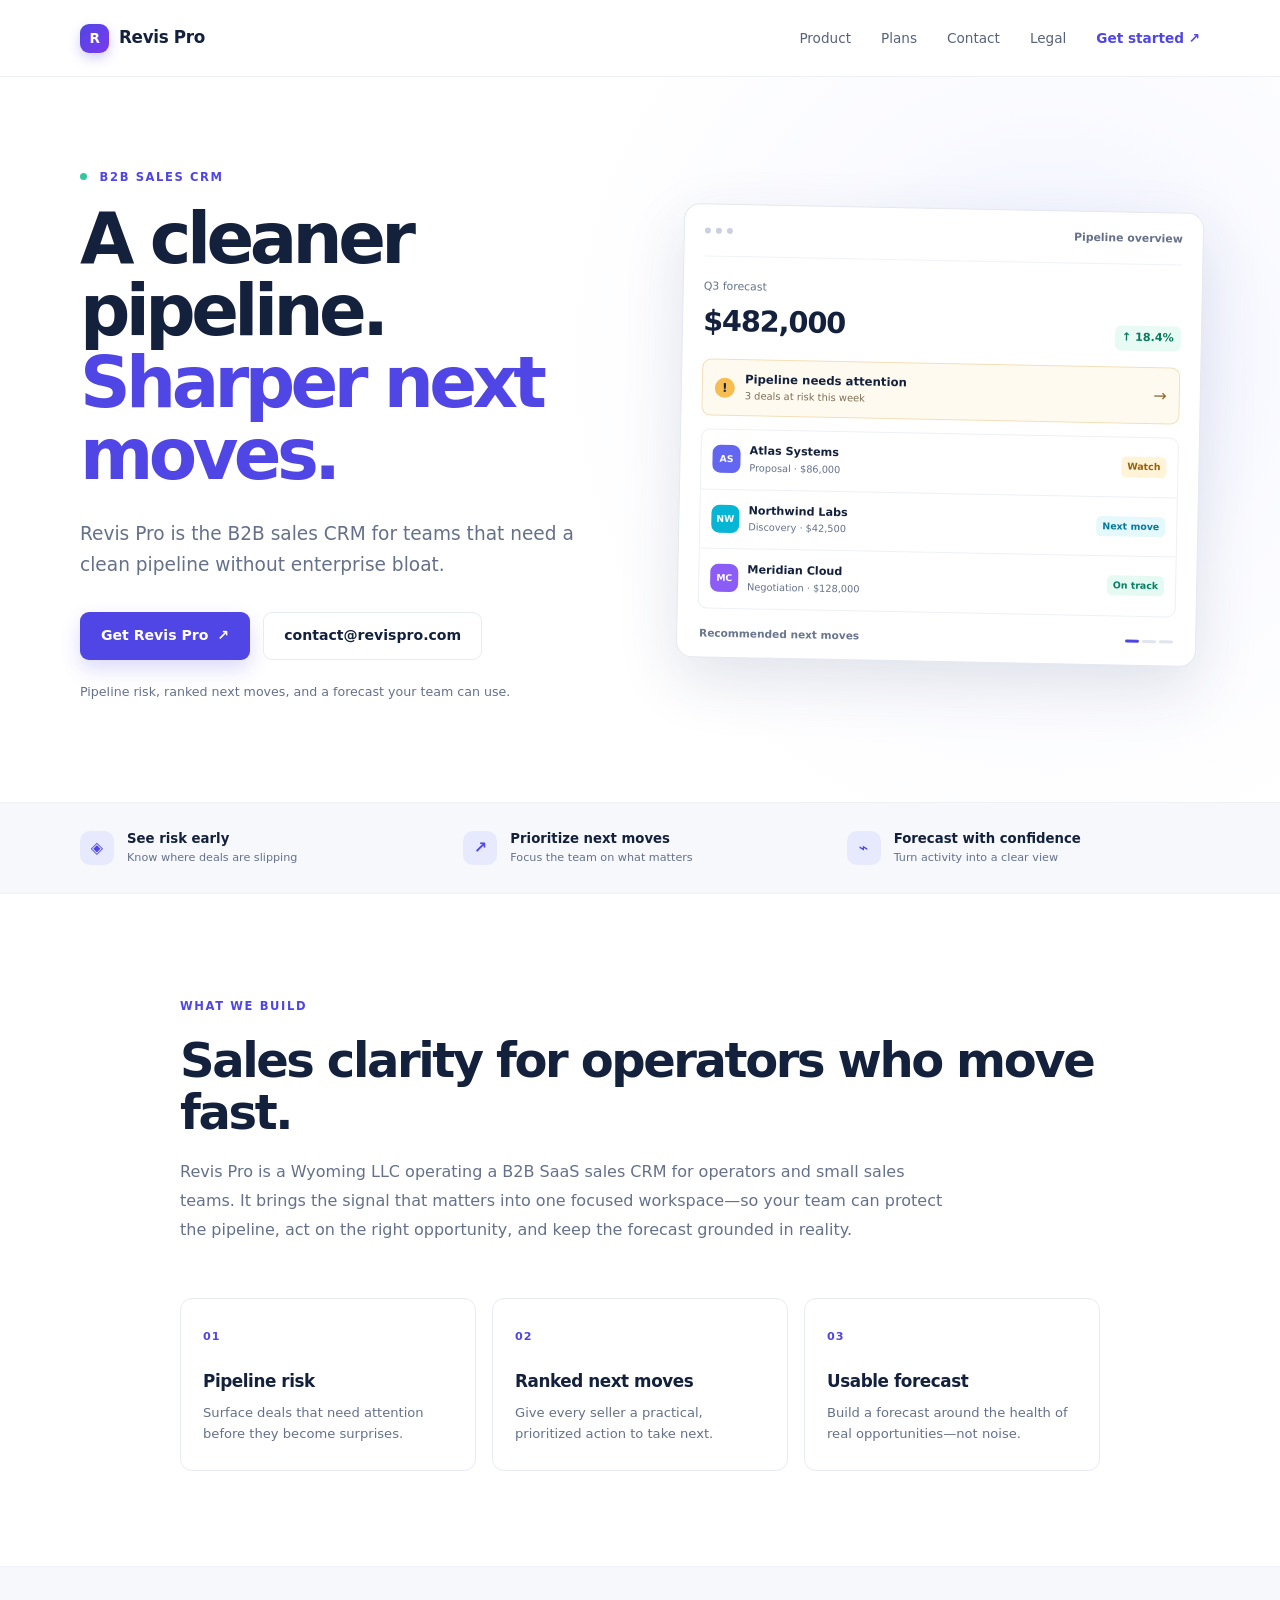
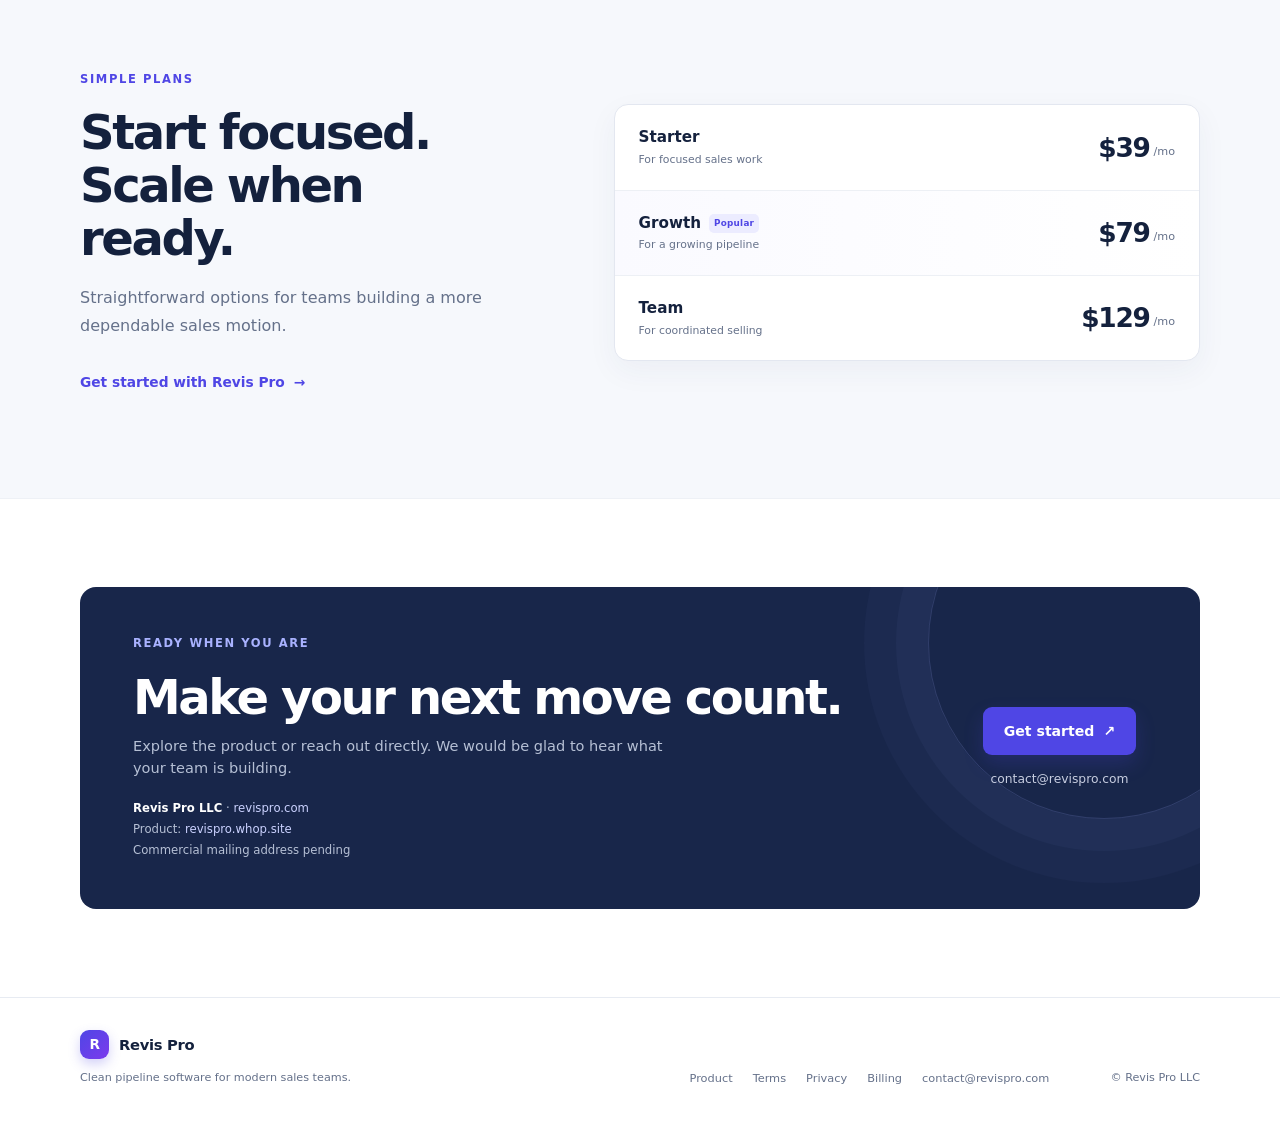
==== index.html @ 18977353 "Fix clear marketing-site bugs without a redesign Darken text that failed contrast, align legal navig" ====
<!doctype html>
<html lang="en">
<head>
  <meta charset="utf-8">
  <meta name="viewport" content="width=device-width, initial-scale=1">
  <meta name="description" content="Revis Pro is a B2B sales CRM for teams that need a clean pipeline without enterprise bloat.">
  <meta name="theme-color" content="#4f46e5">
  <link rel="canonical" href="https://revispro.com/">
  <link rel="icon" href="favicon.svg" type="image/svg+xml">
  <meta property="og:site_name" content="Revis Pro">
  <meta property="og:type" content="website">
  <meta property="og:url" content="https://revispro.com/">
  <meta property="og:title" content="Revis Pro LLC · B2B sales CRM">
  <meta property="og:description" content="Revis Pro is a B2B sales CRM for teams that need a clean pipeline without enterprise bloat.">
  <meta name="twitter:card" content="summary">
  <meta name="twitter:title" content="Revis Pro LLC · B2B sales CRM">
  <meta name="twitter:description" content="Revis Pro is a B2B sales CRM for teams that need a clean pipeline without enterprise bloat.">
  <title>Revis Pro LLC · B2B sales CRM</title>
  <link rel="stylesheet" href="styles.css">
</head>
<body>
  <header class="site-header">
    <div class="container nav-wrap">
      <a class="brand" href="#top" aria-label="Revis Pro home">
        <span class="brand-mark" aria-hidden="true">R</span>
        <span>Revis Pro</span>
      </a>
      <nav aria-label="Primary navigation">
        <a href="#product">Product</a>
        <a href="#plans">Plans</a>
        <a href="#contact">Contact</a>
        <a class="legal-nav-link" href="terms.html">Legal</a>
        <a class="nav-cta" href="https://revispro.whop.site/invite">Get started <span aria-hidden="true">↗</span></a>
      </nav>
    </div>
  </header>

  <main id="top">
    <section class="hero section">
      <div class="container hero-grid">
        <div class="hero-copy">
          <p class="eyebrow"><span class="eyebrow-dot"></span> B2B sales CRM</p>
          <h1>A cleaner pipeline.<br><span class="accent-text">Sharper next moves.</span></h1>
          <p class="hero-lede">Revis Pro is the B2B sales CRM for teams that need a clean pipeline without enterprise bloat.</p>
          <div class="hero-actions">
            <a class="button button-primary" href="https://revispro.whop.site/">Get Revis Pro <span aria-hidden="true">↗</span></a>
            <a class="button button-secondary" href="mailto:contact@revispro.com">contact@revispro.com</a>
          </div>
          <p class="hero-note">Pipeline risk, ranked next moves, and a forecast your team can use.</p>
        </div>
        <div class="hero-visual" role="img" aria-label="Revis Pro sales pipeline overview illustration">
          <div class="window-bar"><span></span><span></span><span></span><b>Pipeline overview</b></div>
          <div class="pipeline-head"><div><small>Q3 forecast</small><strong>$482,000</strong></div><span class="positive">↑ 18.4%</span></div>
          <div class="risk-card"><span class="risk-icon">!</span><div><b>Pipeline needs attention</b><small>3 deals at risk this week</small></div><span class="arrow">→</span></div>
          <div class="deal-list">
            <div class="deal-row"><span class="deal-avatar avatar-indigo">AS</span><div class="deal-info"><b>Atlas Systems</b><small>Proposal · $86,000</small></div><span class="deal-pill pill-watch">Watch</span></div>
            <div class="deal-row"><span class="deal-avatar avatar-cyan">NW</span><div class="deal-info"><b>Northwind Labs</b><small>Discovery · $42,500</small></div><span class="deal-pill pill-next">Next move</span></div>
            <div class="deal-row"><span class="deal-avatar avatar-violet">MC</span><div class="deal-info"><b>Meridian Cloud</b><small>Negotiation · $128,000</small></div><span class="deal-pill pill-strong">On track</span></div>
          </div>
          <div class="visual-footer"><span>Recommended next moves</span><span class="visual-lines"><i></i><i></i><i></i></span></div>
        </div>
      </div>
    </section>

    <section class="proof-strip" aria-label="Product focus">
      <div class="container proof-grid">
        <div><span class="proof-icon">◈</span><div><strong>See risk early</strong><small>Know where deals are slipping</small></div></div>
        <div><span class="proof-icon">↗</span><div><strong>Prioritize next moves</strong><small>Focus the team on what matters</small></div></div>
        <div><span class="proof-icon">⌁</span><div><strong>Forecast with confidence</strong><small>Turn activity into a clear view</small></div></div>
      </div>
    </section>

    <section class="section content-section" id="product">
      <div class="container narrow-container">
        <p class="eyebrow">What we build</p>
        <h2>Sales clarity for operators who move fast.</h2>
        <p class="section-intro">Revis Pro is a Wyoming LLC operating a B2B SaaS sales CRM for operators and small sales teams. It brings the signal that matters into one focused workspace—so your team can protect the pipeline, act on the right opportunity, and keep the forecast grounded in reality.</p>
        <div class="feature-grid">
          <article class="feature-card"><span class="feature-number">01</span><h3>Pipeline risk</h3><p>Surface deals that need attention before they become surprises.</p></article>
          <article class="feature-card"><span class="feature-number">02</span><h3>Ranked next moves</h3><p>Give every seller a practical, prioritized action to take next.</p></article>
          <article class="feature-card"><span class="feature-number">03</span><h3>Usable forecast</h3><p>Build a forecast around the health of real opportunities—not noise.</p></article>
        </div>
      </div>
    </section>

    <section class="section plans-section" id="plans">
      <div class="container plans-grid">
        <div>
          <p class="eyebrow">Simple plans</p>
          <h2>Start focused.<br>Scale when ready.</h2>
          <p class="section-intro">Straightforward options for teams building a more dependable sales motion.</p>
          <a class="text-link" href="https://revispro.whop.site/invite">Get started with Revis Pro <span aria-hidden="true">→</span></a>
        </div>
        <div class="plan-list" aria-label="Revis Pro plans">
          <div class="plan-row"><span><b>Starter</b><small>For focused sales work</small></span><strong>$39</strong><span class="per">/mo</span></div>
          <div class="plan-row featured-plan"><span><b>Growth<span class="plan-badge">Popular</span></b><small>For a growing pipeline</small></span><strong>$79</strong><span class="per">/mo</span></div>
          <div class="plan-row"><span><b>Team</b><small>For coordinated selling</small></span><strong>$129</strong><span class="per">/mo</span></div>
        </div>
      </div>
    </section>

    <section class="section contact-section" id="contact">
      <div class="container contact-card">
        <div>
          <p class="eyebrow">Ready when you are</p>
          <h2>Make your next move count.</h2>
          <p>Explore the product or reach out directly. We would be glad to hear what your team is building.</p>
          <p class="contact-meta"><strong>Revis Pro LLC</strong> · <a href="https://revispro.com/">revispro.com</a><br>Product: <a href="https://revispro.whop.site/">revispro.whop.site</a><br>Commercial mailing address pending</p>
        </div>
        <div class="contact-actions">
          <a class="button button-primary" href="https://revispro.whop.site/invite">Get started <span aria-hidden="true">↗</span></a>
          <a class="contact-email" href="mailto:contact@revispro.com">contact@revispro.com</a>
        </div>
      </div>
    </section>
  </main>

  <footer class="site-footer">
    <div class="container footer-wrap">
      <div><a class="brand footer-brand" href="#top"><span class="brand-mark" aria-hidden="true">R</span><span>Revis Pro</span></a><p>Clean pipeline software for modern sales teams.</p></div>
      <div class="footer-links"><a href="https://revispro.whop.site/">Product</a><a href="terms.html">Terms</a><a href="privacy.html">Privacy</a><a href="billing.html">Billing</a><a href="mailto:contact@revispro.com">contact@revispro.com</a></div>
      <p class="copyright">© Revis Pro LLC</p>
    </div>
  </footer>
</body>
</html>
---- styles.css ----
:root{--ink:#14213d;--muted:#65718a;--line:#e7ebf2;--soft:#f6f8fc;--indigo:#4f46e5;--indigo-dark:#3730a3;--cyan:#0ea5c9;--white:#fff;--shadow:0 22px 60px rgba(38,53,92,.13)}
*{box-sizing:border-box}html{scroll-behavior:smooth}body{margin:0;color:var(--ink);background:#fff;font-family:Inter,ui-sans-serif,system-ui,-apple-system,BlinkMacSystemFont,"Segoe UI",sans-serif;line-height:1.5;-webkit-font-smoothing:antialiased}a{color:inherit;text-decoration:none}.container{width:min(1120px,calc(100% - 48px));margin:0 auto}.site-header{border-bottom:1px solid rgba(231,235,242,.75);background:rgba(255,255,255,.92);position:relative;z-index:2}.nav-wrap{height:76px;display:flex;align-items:center;justify-content:space-between}.brand{font-size:1.05rem;font-weight:760;letter-spacing:-.02em;display:inline-flex;gap:10px;align-items:center}.brand-mark{width:29px;height:29px;display:grid;place-items:center;border-radius:9px;color:white;background:linear-gradient(135deg,var(--indigo),#7c3aed);font-size:.85rem;font-weight:800;box-shadow:0 5px 12px rgba(79,70,229,.25)}nav{display:flex;align-items:center;gap:30px;font-size:.85rem;color:#56627b}nav a:hover,.footer-links a:hover,.contact-email:hover{color:var(--indigo)}.nav-cta{color:var(--indigo);font-weight:700}.section{padding:104px 0}.hero{padding:92px 0 100px;background:radial-gradient(circle at 82% 39%,#edf0ff 0,rgba(247,248,255,.58) 23%,rgba(255,255,255,0) 45%)}.hero-grid{display:grid;grid-template-columns:1fr 1fr;gap:80px;align-items:center}.eyebrow{color:var(--indigo);font-size:.72rem;letter-spacing:.14em;text-transform:uppercase;font-weight:800;margin:0 0 18px}.eyebrow-dot{display:inline-block;width:7px;height:7px;border-radius:50%;background:#36c5a1;margin:0 7px 1px 0}.hero h1{font-size:clamp(3rem,5.5vw,5rem);line-height:1.02;letter-spacing:-.065em;margin:0 0 26px;font-weight:790}.accent-text{color:var(--indigo)}.hero-lede{max-width:520px;font-size:1.16rem;line-height:1.7;color:var(--muted);margin:0 0 31px}.hero-actions{display:flex;align-items:center;gap:13px;flex-wrap:wrap}.button{display:inline-flex;align-items:center;justify-content:center;gap:9px;min-height:48px;padding:0 20px;border:1px solid transparent;border-radius:9px;font-size:.88rem;font-weight:750;transition:transform .2s ease,box-shadow .2s ease,background .2s ease}.button:hover{transform:translateY(-2px)}.button-primary{color:#fff;background:var(--indigo);box-shadow:0 9px 20px rgba(79,70,229,.2)}.button-primary:hover{background:var(--indigo-dark);box-shadow:0 12px 24px rgba(79,70,229,.28)}.button-secondary{color:var(--ink);border-color:var(--line);background:#fff}.hero-note{color:var(--muted);font-size:.79rem;margin:23px 0 0}.hero-visual{background:#fff;border:1px solid #e3e8f2;border-radius:16px;padding:18px 20px 16px;box-shadow:var(--shadow);transform:rotate(1.1deg)}.window-bar{display:flex;align-items:center;gap:5px;color:var(--muted);font-size:.68rem;padding-bottom:17px;border-bottom:1px solid #eff2f7}.window-bar span{width:6px;height:6px;border-radius:50%;background:#c9d1de}.window-bar b{margin-left:auto;font-size:.68rem;font-weight:650;color:var(--muted)}.pipeline-head{display:flex;justify-content:space-between;align-items:end;padding:22px 0 16px}.pipeline-head small{display:block;color:var(--muted);font-size:.68rem;margin-bottom:4px}.pipeline-head strong{font-size:1.8rem;letter-spacing:-.04em}.positive{font-size:.7rem;color:#097a5f;background:#e8faf4;padding:4px 7px;border-radius:6px;font-weight:700}.risk-card{display:flex;align-items:center;gap:10px;border:1px solid #f3dfb9;background:#fffaf0;border-radius:9px;padding:11px 12px;margin-bottom:13px}.risk-icon{display:grid;place-items:center;background:#f6bd52;color:var(--ink);border-radius:50%;width:20px;height:20px;font-weight:800;font-size:.75rem}.risk-card div{display:flex;flex-direction:column;gap:1px}.risk-card b{font-size:.73rem}.risk-card small{font-size:.62rem;color:#7b6e55}.risk-card .arrow{margin-left:auto;color:#8b6e38}.deal-list{border:1px solid #edf0f5;border-radius:9px;overflow:hidden}.deal-row{display:flex;align-items:center;gap:9px;padding:13px 11px;border-bottom:1px solid #edf0f5}.deal-row:last-child{border-bottom:0}.deal-avatar{display:grid;place-items:center;width:28px;height:28px;border-radius:8px;color:#fff;font-size:.58rem;font-weight:800}.avatar-indigo{background:#6366f1}.avatar-cyan{background:#06b6d4}.avatar-violet{background:#8b5cf6}.deal-info{display:flex;flex-direction:column;flex:1;gap:1px}.deal-info b{font-size:.7rem}.deal-info small{font-size:.61rem;color:var(--muted)}.deal-pill{font-size:.59rem;font-weight:750;padding:3px 6px;border-radius:5px}.pill-watch{color:#95610a;background:#fff4d8}.pill-next{color:#057999;background:#e5f8fb}.pill-strong{color:#087e62;background:#e5faf3}.visual-footer{display:flex;justify-content:space-between;align-items:center;color:#69768d;font-size:.66rem;font-weight:700;padding:17px 2px 0}.visual-lines{display:flex;gap:3px}.visual-lines i{display:block;width:14px;height:3px;border-radius:3px;background:#dfe4ee}.visual-lines i:first-child{background:var(--indigo)}.proof-strip{background:var(--soft);border-top:1px solid #eef1f6;border-bottom:1px solid #eef1f6}.proof-grid{display:grid;grid-template-columns:repeat(3,1fr);padding:26px 0;gap:30px}.proof-grid>div{display:flex;align-items:center;gap:13px}.proof-icon{display:grid;place-items:center;width:34px;height:34px;border-radius:10px;color:var(--indigo);background:#e7e9ff;font-weight:800}.proof-grid strong{display:block;font-size:.83rem}.proof-grid small{display:block;color:var(--muted);font-size:.7rem;margin-top:2px}.narrow-container{max-width:920px}.content-section{padding-bottom:95px}.content-section h2,.plans-section h2,.contact-card h2{font-size:clamp(2rem,4vw,3rem);line-height:1.1;letter-spacing:-.05em;margin:0 0 19px}.section-intro{color:var(--muted);font-size:1rem;line-height:1.8;max-width:780px;margin:0}.feature-grid{display:grid;grid-template-columns:repeat(3,1fr);gap:16px;margin-top:53px}.feature-card{padding:24px 22px 25px;border:1px solid var(--line);border-radius:12px;background:#fff}.feature-number{color:var(--indigo);font-weight:800;font-size:.7rem;letter-spacing:.08em}.feature-card h3{font-size:1.05rem;margin:22px 0 8px;letter-spacing:-.025em}.feature-card p{color:var(--muted);font-size:.82rem;line-height:1.65;margin:0}.plans-section{background:var(--soft);border-top:1px solid #eef1f6;border-bottom:1px solid #eef1f6}.plans-grid{display:grid;grid-template-columns:.85fr 1.15fr;gap:100px;align-items:center}.text-link{display:inline-flex;gap:9px;color:var(--indigo);font-size:.86rem;font-weight:800;margin-top:31px}.text-link:hover{gap:13px}.plan-list{border:1px solid #e3e7f0;border-radius:14px;background:#fff;overflow:hidden;box-shadow:0 10px 30px rgba(38,53,92,.05)}.plan-row{display:grid;grid-template-columns:1fr auto auto;align-items:center;gap:4px;padding:21px 24px;border-bottom:1px solid #edf0f5}.plan-row:last-child{border-bottom:0}.plan-row b{display:block;font-size:.95rem}.plan-row small{display:block;color:var(--muted);font-size:.68rem;margin-top:3px}.plan-row strong{font-size:1.65rem;letter-spacing:-.05em}.plan-row .per{color:var(--muted);font-size:.7rem;margin-top:9px}.featured-plan{background:linear-gradient(90deg,#fafaff,#fff)}.plan-badge{display:inline-block;font-size:.55rem;letter-spacing:.03em;color:var(--indigo);background:#ececff;border-radius:5px;padding:3px 5px;margin-left:8px;vertical-align:2px;font-weight:700}.contact-section{padding:88px 0}.contact-card{display:flex;justify-content:space-between;align-items:center;gap:40px;padding:48px 53px;border-radius:16px;background:#18264a;color:#fff;position:relative;overflow:hidden}.contact-card:after{content:"";position:absolute;right:-80px;top:-120px;width:350px;height:350px;border-radius:50%;border:1px solid rgba(159,169,255,.18);box-shadow:0 0 0 32px rgba(159,169,255,.04),0 0 0 64px rgba(159,169,255,.03)}.contact-card .eyebrow{color:#a9b2ff}.contact-card h2{margin-bottom:12px;position:relative;z-index:1}.contact-card p:not(.eyebrow){color:#b6c0d5;margin:0;max-width:560px;font-size:.91rem}.contact-meta{font-size:.73rem!important;line-height:1.8;margin-top:19px!important}.contact-meta strong{color:#fff}.contact-meta a{color:#cbd2ff}.contact-meta a:hover{color:#fff}.contact-actions{position:relative;z-index:1;display:flex;flex-direction:column;align-items:center;gap:15px;min-width:175px}.contact-email{font-size:.77rem;color:#c7cde0}.site-footer{border-top:1px solid var(--line);padding:32px 0 38px;color:var(--muted)}.footer-wrap{display:grid;grid-template-columns:1.3fr 1fr auto;gap:30px;align-items:end}.footer-brand{color:var(--ink);font-size:.92rem}.footer-wrap p{font-size:.7rem;margin:11px 0 0}.footer-links{display:flex;gap:20px;justify-content:center;font-size:.71rem}.copyright{white-space:nowrap}.footer-wrap>.copyright{margin:0}
@media(max-width:820px){.hero-grid,.plans-grid{grid-template-columns:1fr;gap:50px}.hero{padding-top:67px}.hero-visual{max-width:580px}.plans-grid{gap:42px}.contact-card{padding:38px 30px}.footer-wrap{grid-template-columns:1fr 1fr}.footer-wrap>.copyright{grid-column:1/-1}.footer-links{justify-content:flex-start}}
@media(max-width:600px){.container{width:min(100% - 32px,1120px)}.nav-wrap{height:68px}nav a:not(.nav-cta){display:none}nav{gap:0}.nav-cta{font-size:.79rem}.hero{padding-bottom:65px}.hero h1{font-size:clamp(2.7rem,13vw,4rem)}.hero-lede{font-size:1rem}.button{width:100%}.hero-actions{align-items:stretch}.hero-visual{padding:14px 13px;transform:none}.pipeline-head strong{font-size:1.5rem}.proof-grid{grid-template-columns:1fr;gap:17px;padding:23px 0}.section{padding:72px 0}.content-section{padding-bottom:72px}.feature-grid{grid-template-columns:1fr;gap:10px;margin-top:34px}.feature-card{padding:19px}.feature-card h3{margin-top:13px}.contact-card{display:block;padding:33px 24px}.contact-actions{align-items:stretch;margin-top:27px}.contact-section{padding:63px 0}.footer-wrap{grid-template-columns:1fr;gap:17px}.footer-links{flex-direction:column;gap:7px}.footer-wrap>.copyright{grid-column:auto}.copyright{margin-top:3px!important}}

/* Legal pages */
.legal-page{padding:56px 0 88px;background:radial-gradient(circle at 88% 0%,#edf0ff 0,rgba(247,248,255,.5) 18%,rgba(255,255,255,0) 42%)}
.legal-page .legal-wrap{max-width:760px}
.legal-page .eyebrow{margin-bottom:14px}
.legal-page h1{font-size:clamp(2.1rem,4.5vw,3.1rem);line-height:1.1;letter-spacing:-.05em;margin:0 0 14px;font-weight:790}
.legal-meta{color:var(--muted);font-size:.88rem;margin:0 0 28px}
.legal-disclaimer{border:1px solid #e3e7f5;background:var(--soft);border-radius:12px;padding:16px 18px;color:#56627b;font-size:.84rem;line-height:1.65;margin:0 0 36px}
.legal-prose h2{font-size:1.25rem;letter-spacing:-.03em;margin:36px 0 12px;color:var(--ink)}
.legal-prose h3{font-size:1rem;letter-spacing:-.02em;margin:24px 0 8px;color:var(--ink)}
.legal-prose p,.legal-prose li{color:var(--muted);font-size:.95rem;line-height:1.75;margin:0 0 14px}
.legal-prose ul{margin:0 0 18px;padding-left:1.25rem}
.legal-prose li{margin-bottom:8px}
.legal-prose a{color:var(--indigo);font-weight:650;text-decoration:underline;text-underline-offset:2px}
.legal-prose a:hover{color:var(--indigo-dark)}
.legal-prose strong{color:var(--ink);font-weight:700}
.site-header .legal-nav-link{color:#56627b}
@media(max-width:600px){.legal-page{padding:40px 0 64px}.legal-disclaimer{padding:14px 15px;font-size:.82rem}.legal-prose h2{margin-top:28px;font-size:1.15rem}}

:focus-visible{outline:2px solid var(--indigo);outline-offset:3px}
.contact-card :focus-visible{outline-color:#fff}
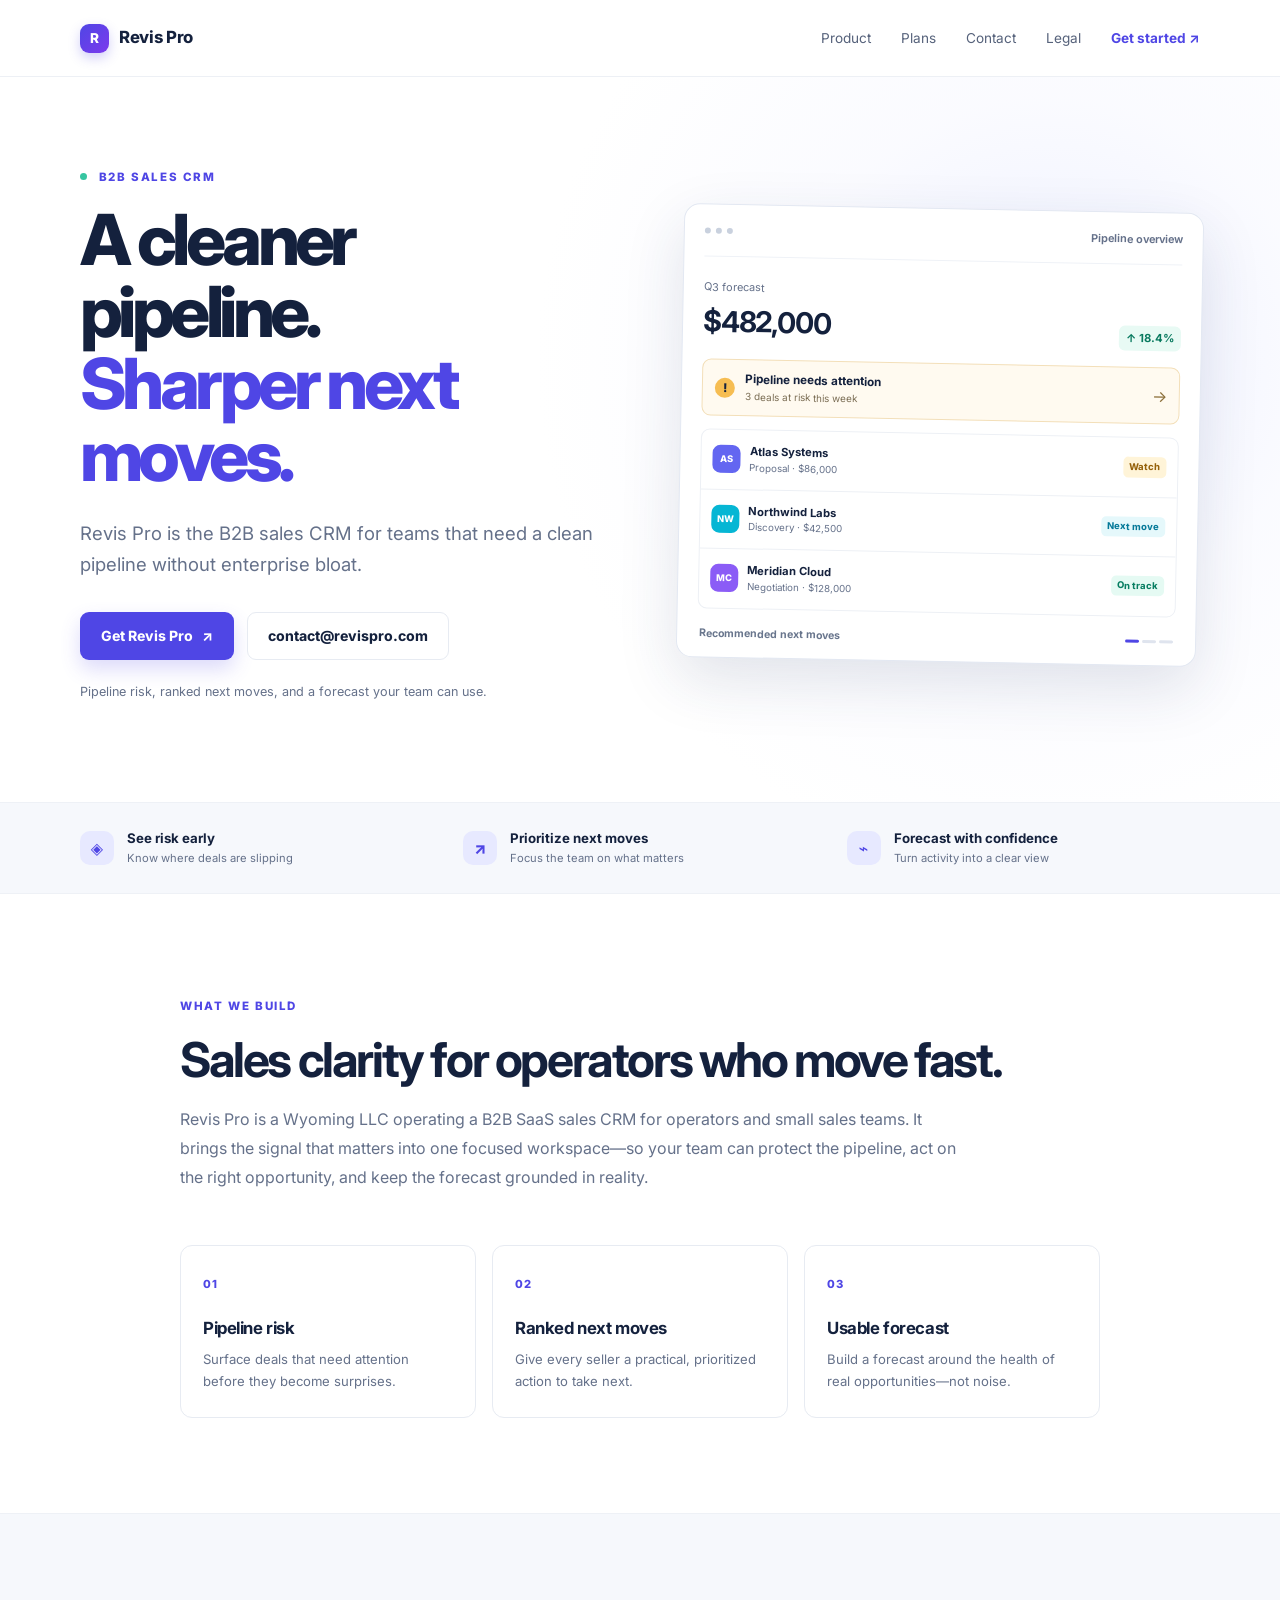
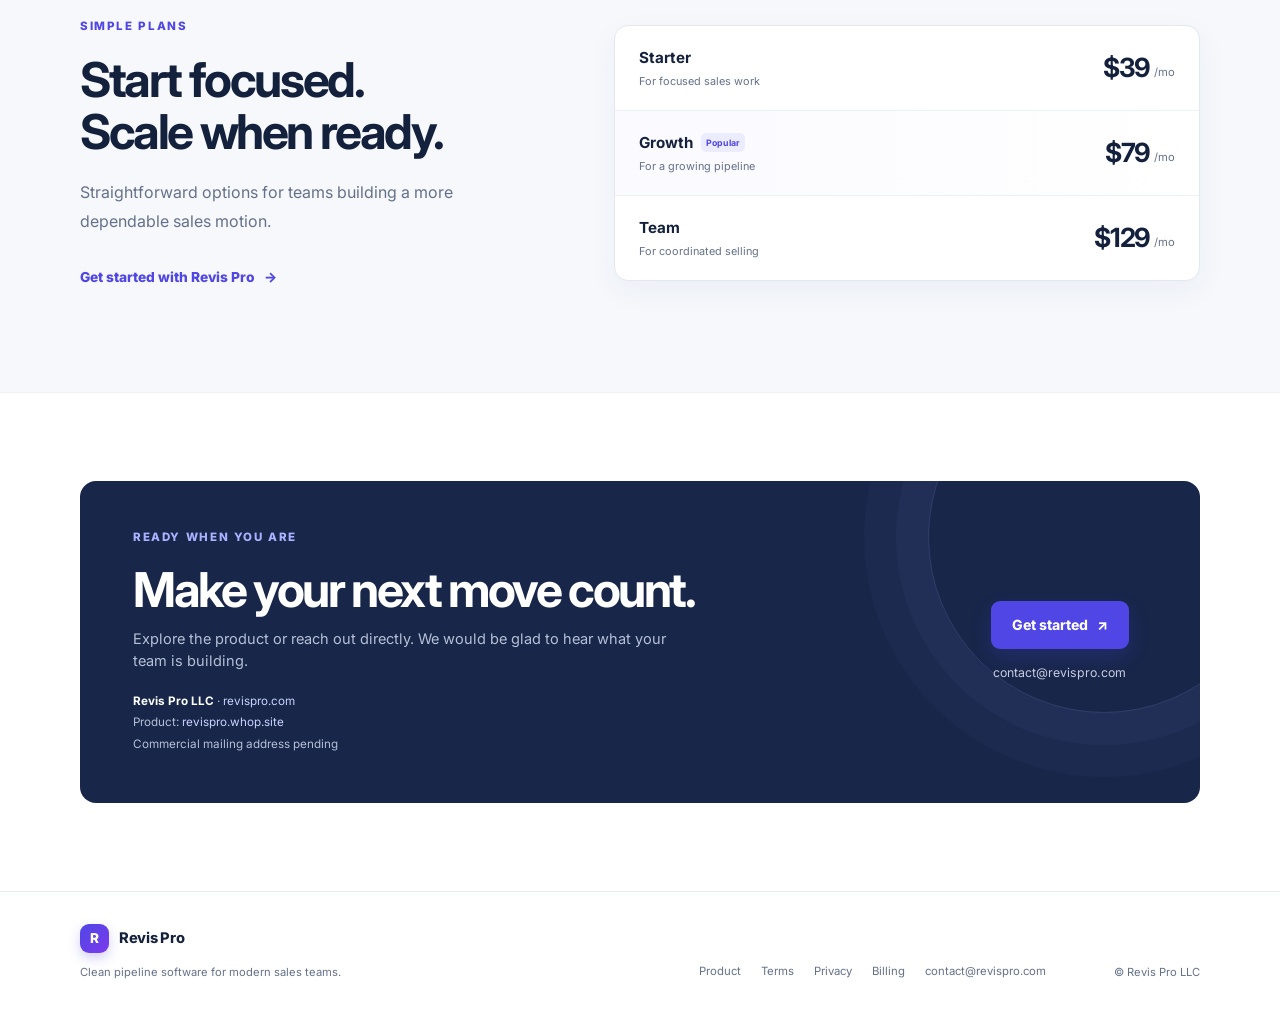
==== commit dce0e48e: "Load Inter and add a legal-page subnav Serve Inter from Google Fonts on every page so the named font" ====
--- a/index.html
+++ b/index.html
@@ -16,6 +16,9 @@
   <meta name="twitter:title" content="Revis Pro LLC · B2B sales CRM">
   <meta name="twitter:description" content="Revis Pro is a B2B sales CRM for teams that need a clean pipeline without enterprise bloat.">
   <title>Revis Pro LLC · B2B sales CRM</title>
+  <link rel="preconnect" href="https://fonts.googleapis.com">
+  <link rel="preconnect" href="https://fonts.gstatic.com" crossorigin>
+  <link rel="stylesheet" href="https://fonts.googleapis.com/css2?family=Inter:wght@400..800&display=swap">
   <link rel="stylesheet" href="styles.css">
 </head>
 <body>
--- a/styles.css
+++ b/styles.css
@@ -23,3 +23,8 @@
 
 :focus-visible{outline:2px solid var(--indigo);outline-offset:3px}
 .contact-card :focus-visible{outline-color:#fff}
+.legal-subnav{display:flex;flex-wrap:wrap;align-items:center;gap:10px;margin:0 0 16px;font-size:.84rem;font-weight:700}
+.legal-subnav a{color:var(--indigo)}
+.legal-subnav a[aria-current="page"]{color:var(--ink)}
+.legal-subnav span{color:var(--muted);font-weight:500}
+nav.legal-subnav a{display:inline}
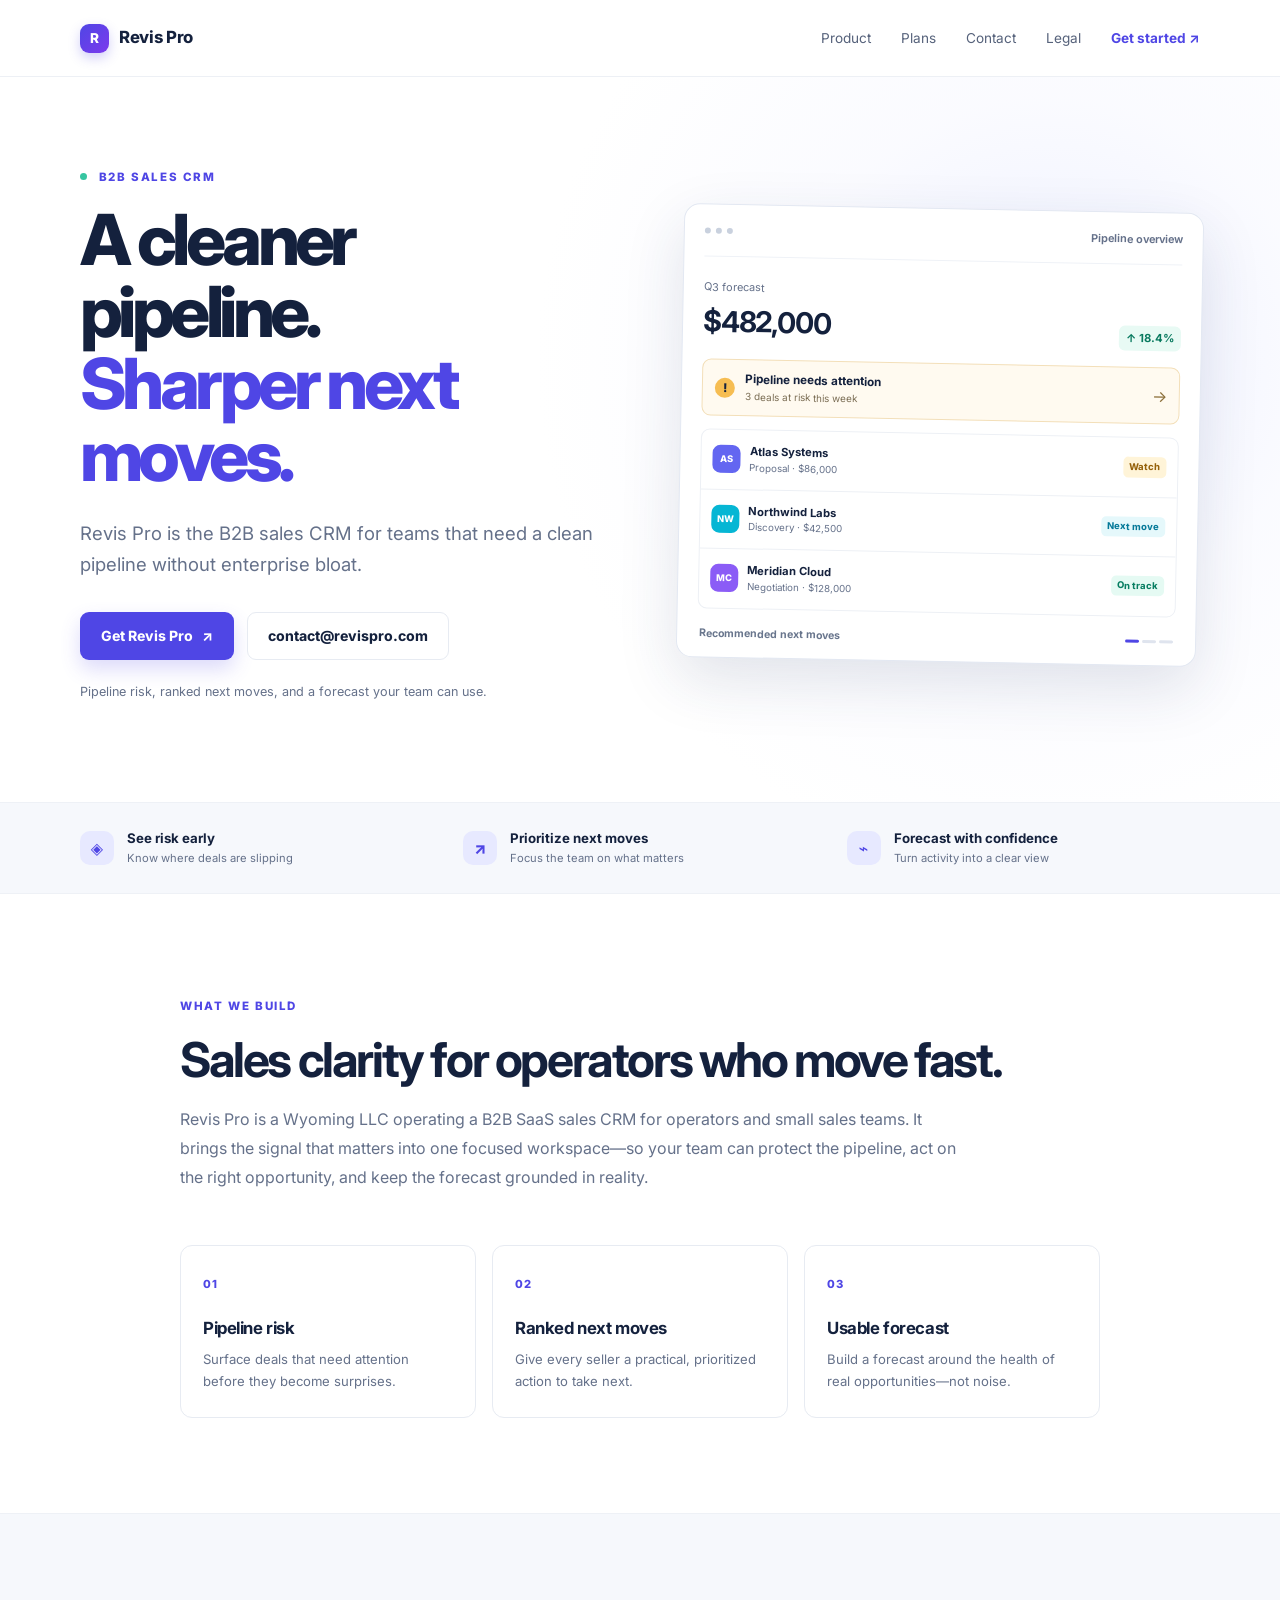
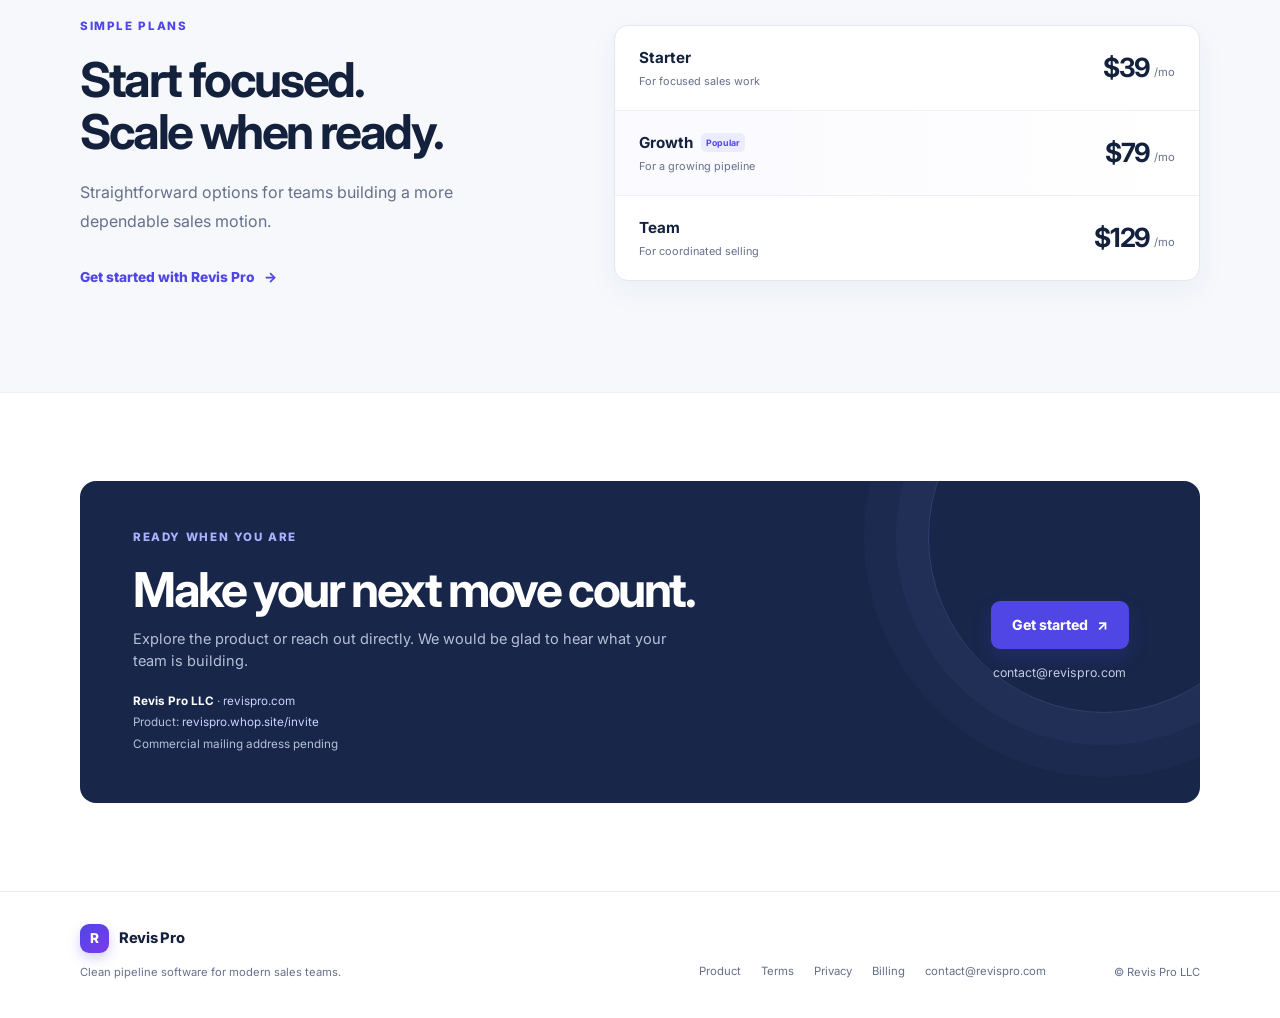
==== commit 976b9ded: "Point company-site CTAs at Whop invite and add a mobile menu Send Get started, Get Revis Pro, the pl" ====
--- a/index.html
+++ b/index.html
@@ -28,12 +28,16 @@
         <span class="brand-mark" aria-hidden="true">R</span>
         <span>Revis Pro</span>
       </a>
-      <nav aria-label="Primary navigation">
+      <a class="nav-cta nav-cta-mobile" href="https://revispro.whop.site/invite">Get started <span aria-hidden="true">↗</span></a>
+      <button class="nav-toggle" type="button" aria-expanded="false" aria-controls="site-nav" aria-label="Open menu">
+        <span class="nav-toggle-bars" aria-hidden="true"><span></span><span></span><span></span></span>
+      </button>
+      <nav id="site-nav" aria-label="Primary navigation">
         <a href="#product">Product</a>
         <a href="#plans">Plans</a>
         <a href="#contact">Contact</a>
         <a class="legal-nav-link" href="terms.html">Legal</a>
-        <a class="nav-cta" href="https://revispro.whop.site/invite">Get started <span aria-hidden="true">↗</span></a>
+        <a class="nav-cta nav-cta-desktop" href="https://revispro.whop.site/invite">Get started <span aria-hidden="true">↗</span></a>
       </nav>
     </div>
   </header>
@@ -46,7 +50,7 @@
           <h1>A cleaner pipeline.<br><span class="accent-text">Sharper next moves.</span></h1>
           <p class="hero-lede">Revis Pro is the B2B sales CRM for teams that need a clean pipeline without enterprise bloat.</p>
           <div class="hero-actions">
-            <a class="button button-primary" href="https://revispro.whop.site/">Get Revis Pro <span aria-hidden="true">↗</span></a>
+            <a class="button button-primary" href="https://revispro.whop.site/invite">Get Revis Pro <span aria-hidden="true">↗</span></a>
             <a class="button button-secondary" href="mailto:contact@revispro.com">contact@revispro.com</a>
           </div>
           <p class="hero-note">Pipeline risk, ranked next moves, and a forecast your team can use.</p>
@@ -108,7 +112,7 @@
           <p class="eyebrow">Ready when you are</p>
           <h2>Make your next move count.</h2>
           <p>Explore the product or reach out directly. We would be glad to hear what your team is building.</p>
-          <p class="contact-meta"><strong>Revis Pro LLC</strong> · <a href="https://revispro.com/">revispro.com</a><br>Product: <a href="https://revispro.whop.site/">revispro.whop.site</a><br>Commercial mailing address pending</p>
+          <p class="contact-meta"><strong>Revis Pro LLC</strong> · <a href="https://revispro.com/">revispro.com</a><br>Product: <a href="https://revispro.whop.site/invite">revispro.whop.site/invite</a><br>Commercial mailing address pending</p>
         </div>
         <div class="contact-actions">
           <a class="button button-primary" href="https://revispro.whop.site/invite">Get started <span aria-hidden="true">↗</span></a>
@@ -121,9 +125,10 @@
   <footer class="site-footer">
     <div class="container footer-wrap">
       <div><a class="brand footer-brand" href="#top"><span class="brand-mark" aria-hidden="true">R</span><span>Revis Pro</span></a><p>Clean pipeline software for modern sales teams.</p></div>
-      <div class="footer-links"><a href="https://revispro.whop.site/">Product</a><a href="terms.html">Terms</a><a href="privacy.html">Privacy</a><a href="billing.html">Billing</a><a href="mailto:contact@revispro.com">contact@revispro.com</a></div>
+      <div class="footer-links"><a href="https://revispro.whop.site/invite">Product</a><a href="terms.html">Terms</a><a href="privacy.html">Privacy</a><a href="billing.html">Billing</a><a href="mailto:contact@revispro.com">contact@revispro.com</a></div>
       <p class="copyright">© Revis Pro LLC</p>
     </div>
   </footer>
+  <script src="nav.js"></script>
 </body>
 </html>
--- a/styles.css
+++ b/styles.css
@@ -1,7 +1,7 @@
 :root{--ink:#14213d;--muted:#65718a;--line:#e7ebf2;--soft:#f6f8fc;--indigo:#4f46e5;--indigo-dark:#3730a3;--cyan:#0ea5c9;--white:#fff;--shadow:0 22px 60px rgba(38,53,92,.13)}
 *{box-sizing:border-box}html{scroll-behavior:smooth}body{margin:0;color:var(--ink);background:#fff;font-family:Inter,ui-sans-serif,system-ui,-apple-system,BlinkMacSystemFont,"Segoe UI",sans-serif;line-height:1.5;-webkit-font-smoothing:antialiased}a{color:inherit;text-decoration:none}.container{width:min(1120px,calc(100% - 48px));margin:0 auto}.site-header{border-bottom:1px solid rgba(231,235,242,.75);background:rgba(255,255,255,.92);position:relative;z-index:2}.nav-wrap{height:76px;display:flex;align-items:center;justify-content:space-between}.brand{font-size:1.05rem;font-weight:760;letter-spacing:-.02em;display:inline-flex;gap:10px;align-items:center}.brand-mark{width:29px;height:29px;display:grid;place-items:center;border-radius:9px;color:white;background:linear-gradient(135deg,var(--indigo),#7c3aed);font-size:.85rem;font-weight:800;box-shadow:0 5px 12px rgba(79,70,229,.25)}nav{display:flex;align-items:center;gap:30px;font-size:.85rem;color:#56627b}nav a:hover,.footer-links a:hover,.contact-email:hover{color:var(--indigo)}.nav-cta{color:var(--indigo);font-weight:700}.section{padding:104px 0}.hero{padding:92px 0 100px;background:radial-gradient(circle at 82% 39%,#edf0ff 0,rgba(247,248,255,.58) 23%,rgba(255,255,255,0) 45%)}.hero-grid{display:grid;grid-template-columns:1fr 1fr;gap:80px;align-items:center}.eyebrow{color:var(--indigo);font-size:.72rem;letter-spacing:.14em;text-transform:uppercase;font-weight:800;margin:0 0 18px}.eyebrow-dot{display:inline-block;width:7px;height:7px;border-radius:50%;background:#36c5a1;margin:0 7px 1px 0}.hero h1{font-size:clamp(3rem,5.5vw,5rem);line-height:1.02;letter-spacing:-.065em;margin:0 0 26px;font-weight:790}.accent-text{color:var(--indigo)}.hero-lede{max-width:520px;font-size:1.16rem;line-height:1.7;color:var(--muted);margin:0 0 31px}.hero-actions{display:flex;align-items:center;gap:13px;flex-wrap:wrap}.button{display:inline-flex;align-items:center;justify-content:center;gap:9px;min-height:48px;padding:0 20px;border:1px solid transparent;border-radius:9px;font-size:.88rem;font-weight:750;transition:transform .2s ease,box-shadow .2s ease,background .2s ease}.button:hover{transform:translateY(-2px)}.button-primary{color:#fff;background:var(--indigo);box-shadow:0 9px 20px rgba(79,70,229,.2)}.button-primary:hover{background:var(--indigo-dark);box-shadow:0 12px 24px rgba(79,70,229,.28)}.button-secondary{color:var(--ink);border-color:var(--line);background:#fff}.hero-note{color:var(--muted);font-size:.79rem;margin:23px 0 0}.hero-visual{background:#fff;border:1px solid #e3e8f2;border-radius:16px;padding:18px 20px 16px;box-shadow:var(--shadow);transform:rotate(1.1deg)}.window-bar{display:flex;align-items:center;gap:5px;color:var(--muted);font-size:.68rem;padding-bottom:17px;border-bottom:1px solid #eff2f7}.window-bar span{width:6px;height:6px;border-radius:50%;background:#c9d1de}.window-bar b{margin-left:auto;font-size:.68rem;font-weight:650;color:var(--muted)}.pipeline-head{display:flex;justify-content:space-between;align-items:end;padding:22px 0 16px}.pipeline-head small{display:block;color:var(--muted);font-size:.68rem;margin-bottom:4px}.pipeline-head strong{font-size:1.8rem;letter-spacing:-.04em}.positive{font-size:.7rem;color:#097a5f;background:#e8faf4;padding:4px 7px;border-radius:6px;font-weight:700}.risk-card{display:flex;align-items:center;gap:10px;border:1px solid #f3dfb9;background:#fffaf0;border-radius:9px;padding:11px 12px;margin-bottom:13px}.risk-icon{display:grid;place-items:center;background:#f6bd52;color:var(--ink);border-radius:50%;width:20px;height:20px;font-weight:800;font-size:.75rem}.risk-card div{display:flex;flex-direction:column;gap:1px}.risk-card b{font-size:.73rem}.risk-card small{font-size:.62rem;color:#7b6e55}.risk-card .arrow{margin-left:auto;color:#8b6e38}.deal-list{border:1px solid #edf0f5;border-radius:9px;overflow:hidden}.deal-row{display:flex;align-items:center;gap:9px;padding:13px 11px;border-bottom:1px solid #edf0f5}.deal-row:last-child{border-bottom:0}.deal-avatar{display:grid;place-items:center;width:28px;height:28px;border-radius:8px;color:#fff;font-size:.58rem;font-weight:800}.avatar-indigo{background:#6366f1}.avatar-cyan{background:#06b6d4}.avatar-violet{background:#8b5cf6}.deal-info{display:flex;flex-direction:column;flex:1;gap:1px}.deal-info b{font-size:.7rem}.deal-info small{font-size:.61rem;color:var(--muted)}.deal-pill{font-size:.59rem;font-weight:750;padding:3px 6px;border-radius:5px}.pill-watch{color:#95610a;background:#fff4d8}.pill-next{color:#057999;background:#e5f8fb}.pill-strong{color:#087e62;background:#e5faf3}.visual-footer{display:flex;justify-content:space-between;align-items:center;color:#69768d;font-size:.66rem;font-weight:700;padding:17px 2px 0}.visual-lines{display:flex;gap:3px}.visual-lines i{display:block;width:14px;height:3px;border-radius:3px;background:#dfe4ee}.visual-lines i:first-child{background:var(--indigo)}.proof-strip{background:var(--soft);border-top:1px solid #eef1f6;border-bottom:1px solid #eef1f6}.proof-grid{display:grid;grid-template-columns:repeat(3,1fr);padding:26px 0;gap:30px}.proof-grid>div{display:flex;align-items:center;gap:13px}.proof-icon{display:grid;place-items:center;width:34px;height:34px;border-radius:10px;color:var(--indigo);background:#e7e9ff;font-weight:800}.proof-grid strong{display:block;font-size:.83rem}.proof-grid small{display:block;color:var(--muted);font-size:.7rem;margin-top:2px}.narrow-container{max-width:920px}.content-section{padding-bottom:95px}.content-section h2,.plans-section h2,.contact-card h2{font-size:clamp(2rem,4vw,3rem);line-height:1.1;letter-spacing:-.05em;margin:0 0 19px}.section-intro{color:var(--muted);font-size:1rem;line-height:1.8;max-width:780px;margin:0}.feature-grid{display:grid;grid-template-columns:repeat(3,1fr);gap:16px;margin-top:53px}.feature-card{padding:24px 22px 25px;border:1px solid var(--line);border-radius:12px;background:#fff}.feature-number{color:var(--indigo);font-weight:800;font-size:.7rem;letter-spacing:.08em}.feature-card h3{font-size:1.05rem;margin:22px 0 8px;letter-spacing:-.025em}.feature-card p{color:var(--muted);font-size:.82rem;line-height:1.65;margin:0}.plans-section{background:var(--soft);border-top:1px solid #eef1f6;border-bottom:1px solid #eef1f6}.plans-grid{display:grid;grid-template-columns:.85fr 1.15fr;gap:100px;align-items:center}.text-link{display:inline-flex;gap:9px;color:var(--indigo);font-size:.86rem;font-weight:800;margin-top:31px}.text-link:hover{gap:13px}.plan-list{border:1px solid #e3e7f0;border-radius:14px;background:#fff;overflow:hidden;box-shadow:0 10px 30px rgba(38,53,92,.05)}.plan-row{display:grid;grid-template-columns:1fr auto auto;align-items:center;gap:4px;padding:21px 24px;border-bottom:1px solid #edf0f5}.plan-row:last-child{border-bottom:0}.plan-row b{display:block;font-size:.95rem}.plan-row small{display:block;color:var(--muted);font-size:.68rem;margin-top:3px}.plan-row strong{font-size:1.65rem;letter-spacing:-.05em}.plan-row .per{color:var(--muted);font-size:.7rem;margin-top:9px}.featured-plan{background:linear-gradient(90deg,#fafaff,#fff)}.plan-badge{display:inline-block;font-size:.55rem;letter-spacing:.03em;color:var(--indigo);background:#ececff;border-radius:5px;padding:3px 5px;margin-left:8px;vertical-align:2px;font-weight:700}.contact-section{padding:88px 0}.contact-card{display:flex;justify-content:space-between;align-items:center;gap:40px;padding:48px 53px;border-radius:16px;background:#18264a;color:#fff;position:relative;overflow:hidden}.contact-card:after{content:"";position:absolute;right:-80px;top:-120px;width:350px;height:350px;border-radius:50%;border:1px solid rgba(159,169,255,.18);box-shadow:0 0 0 32px rgba(159,169,255,.04),0 0 0 64px rgba(159,169,255,.03)}.contact-card .eyebrow{color:#a9b2ff}.contact-card h2{margin-bottom:12px;position:relative;z-index:1}.contact-card p:not(.eyebrow){color:#b6c0d5;margin:0;max-width:560px;font-size:.91rem}.contact-meta{font-size:.73rem!important;line-height:1.8;margin-top:19px!important}.contact-meta strong{color:#fff}.contact-meta a{color:#cbd2ff}.contact-meta a:hover{color:#fff}.contact-actions{position:relative;z-index:1;display:flex;flex-direction:column;align-items:center;gap:15px;min-width:175px}.contact-email{font-size:.77rem;color:#c7cde0}.site-footer{border-top:1px solid var(--line);padding:32px 0 38px;color:var(--muted)}.footer-wrap{display:grid;grid-template-columns:1.3fr 1fr auto;gap:30px;align-items:end}.footer-brand{color:var(--ink);font-size:.92rem}.footer-wrap p{font-size:.7rem;margin:11px 0 0}.footer-links{display:flex;gap:20px;justify-content:center;font-size:.71rem}.copyright{white-space:nowrap}.footer-wrap>.copyright{margin:0}
 @media(max-width:820px){.hero-grid,.plans-grid{grid-template-columns:1fr;gap:50px}.hero{padding-top:67px}.hero-visual{max-width:580px}.plans-grid{gap:42px}.contact-card{padding:38px 30px}.footer-wrap{grid-template-columns:1fr 1fr}.footer-wrap>.copyright{grid-column:1/-1}.footer-links{justify-content:flex-start}}
-@media(max-width:600px){.container{width:min(100% - 32px,1120px)}.nav-wrap{height:68px}nav a:not(.nav-cta){display:none}nav{gap:0}.nav-cta{font-size:.79rem}.hero{padding-bottom:65px}.hero h1{font-size:clamp(2.7rem,13vw,4rem)}.hero-lede{font-size:1rem}.button{width:100%}.hero-actions{align-items:stretch}.hero-visual{padding:14px 13px;transform:none}.pipeline-head strong{font-size:1.5rem}.proof-grid{grid-template-columns:1fr;gap:17px;padding:23px 0}.section{padding:72px 0}.content-section{padding-bottom:72px}.feature-grid{grid-template-columns:1fr;gap:10px;margin-top:34px}.feature-card{padding:19px}.feature-card h3{margin-top:13px}.contact-card{display:block;padding:33px 24px}.contact-actions{align-items:stretch;margin-top:27px}.contact-section{padding:63px 0}.footer-wrap{grid-template-columns:1fr;gap:17px}.footer-links{flex-direction:column;gap:7px}.footer-wrap>.copyright{grid-column:auto}.copyright{margin-top:3px!important}}
+@media(max-width:600px){.container{width:min(100% - 32px,1120px)}.nav-wrap{height:68px;position:relative}.nav-cta{font-size:.79rem}.hero{padding-bottom:65px}.hero h1{font-size:clamp(2.7rem,13vw,4rem)}.hero-lede{font-size:1rem}.button{width:100%}.hero-actions{align-items:stretch}.hero-visual{padding:14px 13px;transform:none}.pipeline-head strong{font-size:1.5rem}.proof-grid{grid-template-columns:1fr;gap:17px;padding:23px 0}.section{padding:72px 0}.content-section{padding-bottom:72px}.feature-grid{grid-template-columns:1fr;gap:10px;margin-top:34px}.feature-card{padding:19px}.feature-card h3{margin-top:13px}.contact-card{display:block;padding:33px 24px}.contact-actions{align-items:stretch;margin-top:27px}.contact-section{padding:63px 0}.footer-wrap{grid-template-columns:1fr;gap:17px}.footer-links{flex-direction:column;gap:7px}.footer-wrap>.copyright{grid-column:auto}.copyright{margin-top:3px!important}}
 
 /* Legal pages */
 .legal-page{padding:56px 0 88px;background:radial-gradient(circle at 88% 0%,#edf0ff 0,rgba(247,248,255,.5) 18%,rgba(255,255,255,0) 42%)}
@@ -28,3 +28,23 @@
 .legal-subnav a[aria-current="page"]{color:var(--ink)}
 .legal-subnav span{color:var(--muted);font-weight:500}
 nav.legal-subnav a{display:inline}
+
+.nav-cta-mobile,.nav-toggle{display:none}
+.nav-toggle{width:44px;height:44px;margin-left:8px;padding:0;border:1px solid var(--line);border-radius:9px;background:#fff;align-items:center;justify-content:center;cursor:pointer}
+.nav-toggle-bars{position:relative;width:18px;height:14px}
+.nav-toggle-bars span{position:absolute;left:0;right:0;height:2px;border-radius:2px;background:var(--ink);transition:transform .15s ease,opacity .15s ease,top .15s ease}
+.nav-toggle-bars span:nth-child(1){top:0}
+.nav-toggle-bars span:nth-child(2){top:6px}
+.nav-toggle-bars span:nth-child(3){top:12px}
+.nav-open .nav-toggle-bars span:nth-child(1){top:6px;transform:rotate(45deg)}
+.nav-open .nav-toggle-bars span:nth-child(2){opacity:0}
+.nav-open .nav-toggle-bars span:nth-child(3){top:6px;transform:rotate(-45deg)}
+@media(max-width:600px){
+  .nav-cta-mobile{display:inline-flex;align-items:center;min-height:44px;margin-left:auto}
+  .nav-toggle{display:inline-flex}
+  .nav-cta-desktop,.nav-open #site-nav .nav-cta-desktop{display:none}
+  #site-nav{display:none}
+  .nav-open #site-nav{display:flex;position:absolute;z-index:3;top:100%;left:0;right:0;flex-direction:column;align-items:stretch;gap:0;margin:0;padding:6px 0 12px;background:#fff;border-bottom:1px solid var(--line);box-shadow:0 16px 32px rgba(38,53,92,.08)}
+  .nav-open #site-nav a:not(.nav-cta-desktop){display:flex;align-items:center;min-height:44px}
+}
+@media(prefers-reduced-motion:reduce){.nav-toggle-bars span{transition:none}}
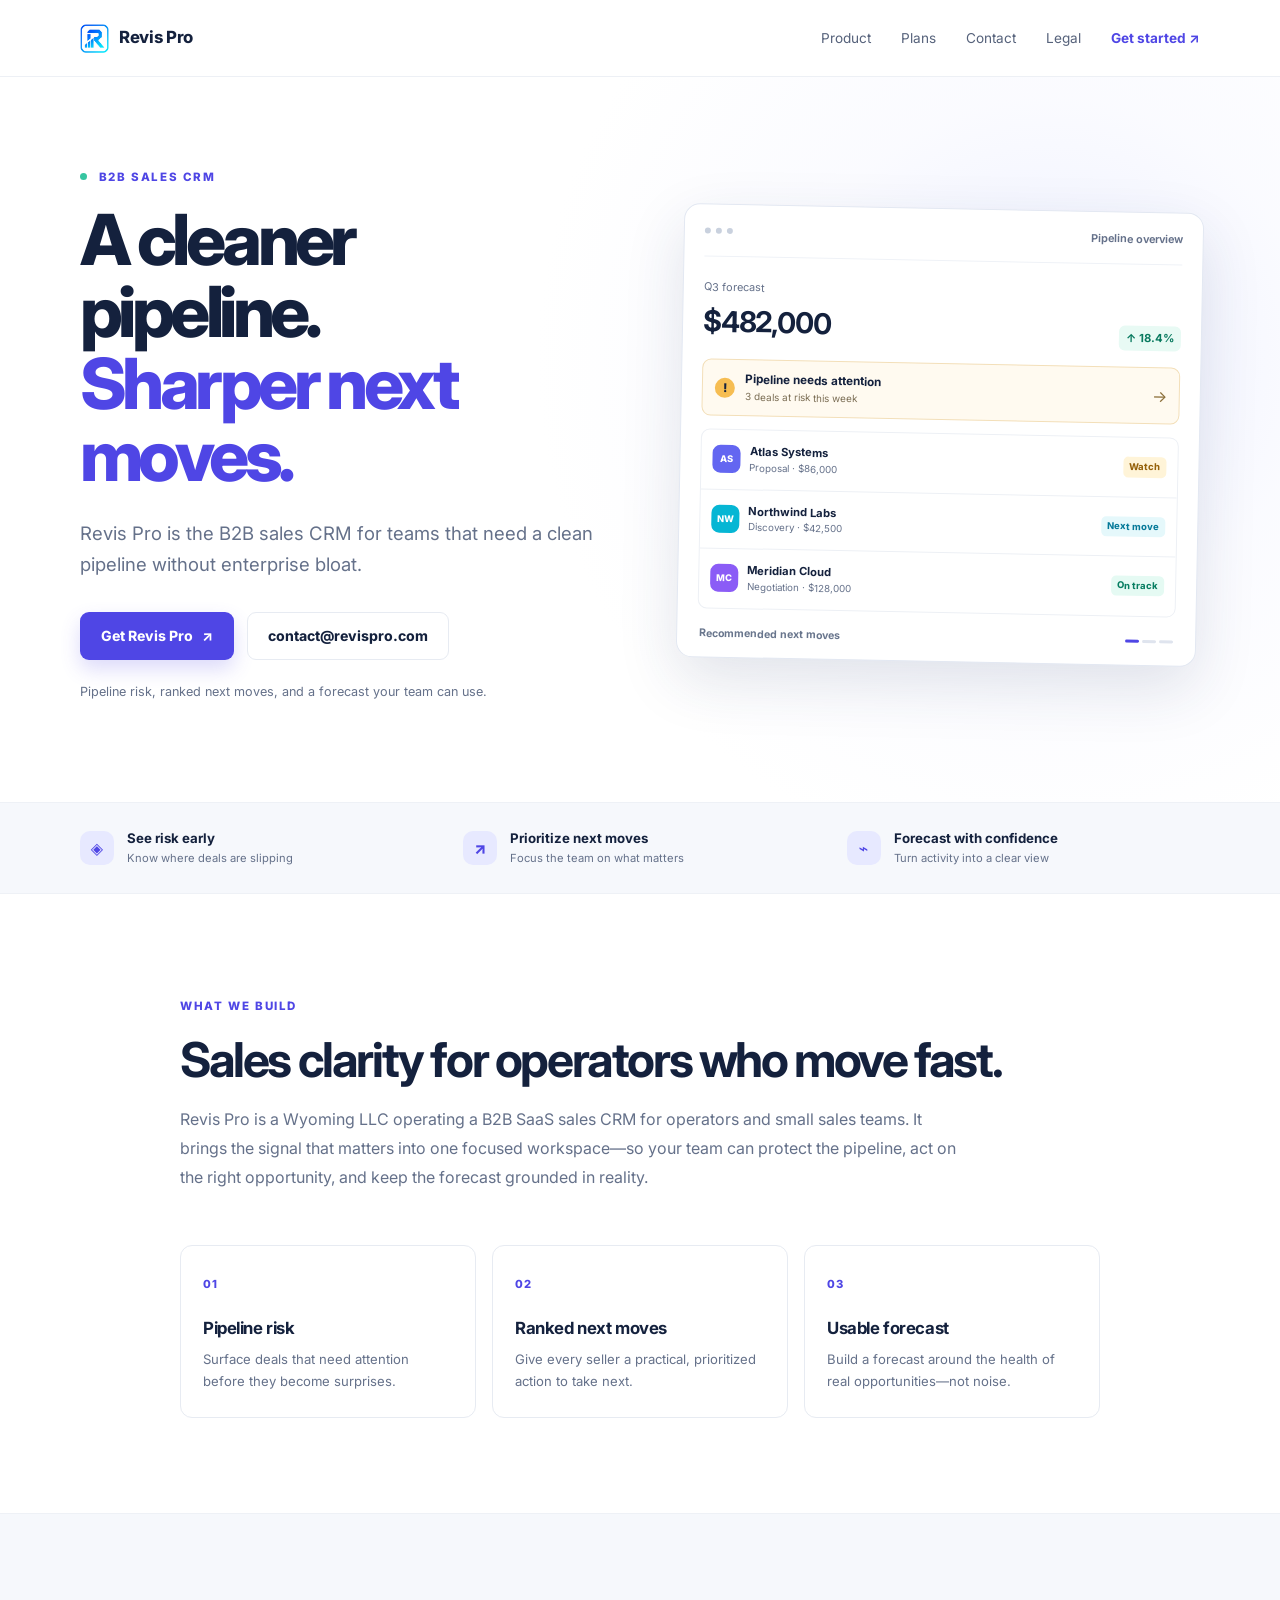
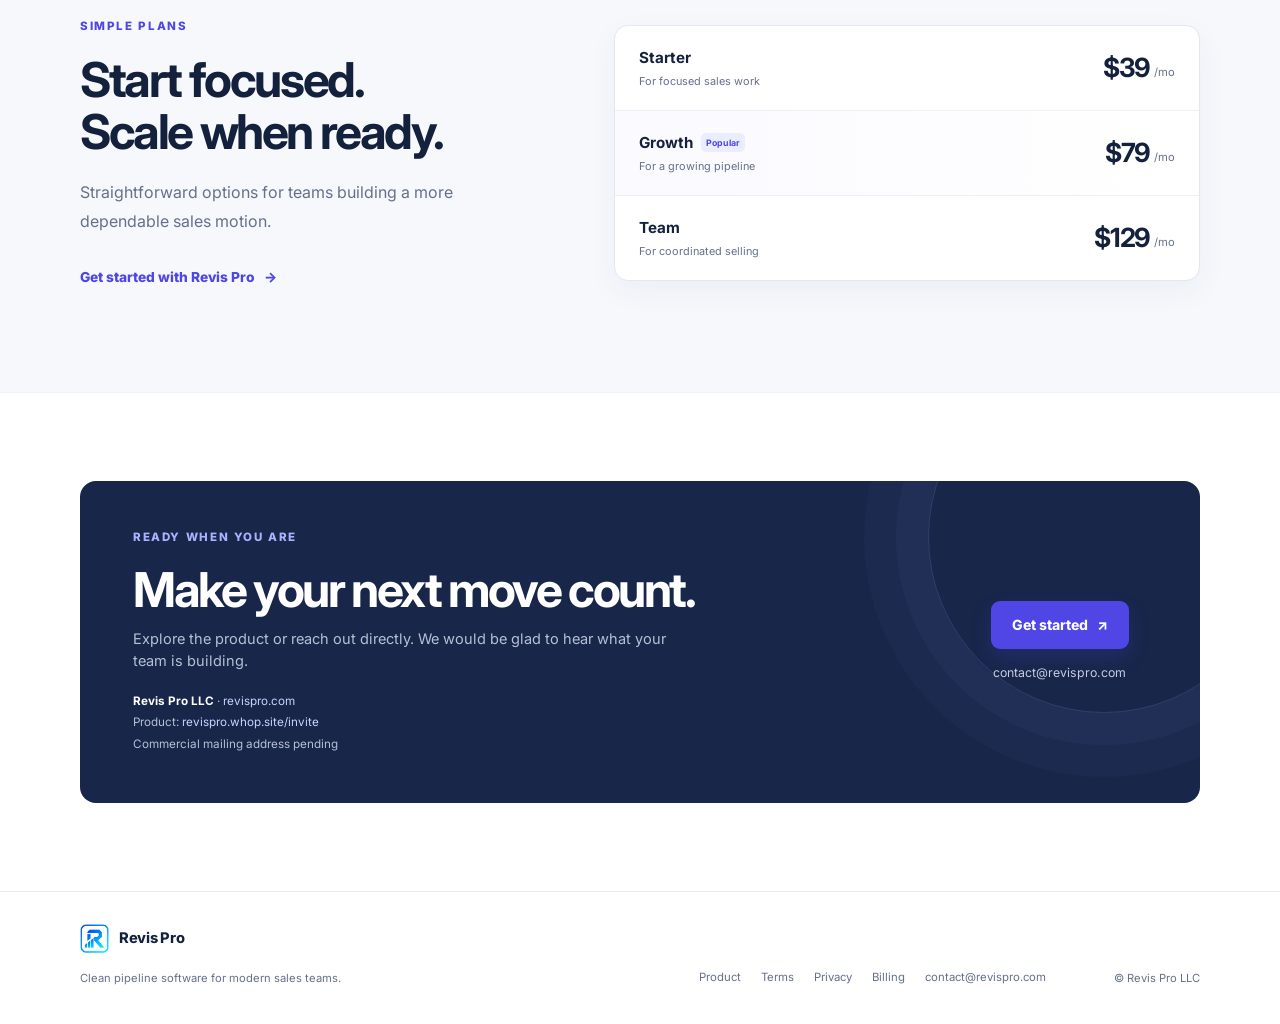
==== commit ef49951f: "Use approved Logo A for the header, favicon, and share image. Replace the indigo Inter R mark with a" ====
--- a/index.html
+++ b/index.html
@@ -7,12 +7,21 @@
   <meta name="theme-color" content="#4f46e5">
   <link rel="canonical" href="https://revispro.com/">
   <link rel="icon" href="favicon.svg" type="image/svg+xml">
+  <link rel="icon" href="favicon.png" type="image/png" sizes="32x32">
+  <link rel="apple-touch-icon" href="apple-touch-icon.png">
   <meta property="og:site_name" content="Revis Pro">
   <meta property="og:type" content="website">
   <meta property="og:url" content="https://revispro.com/">
   <meta property="og:title" content="Revis Pro LLC · B2B sales CRM">
   <meta property="og:description" content="Revis Pro is a B2B sales CRM for teams that need a clean pipeline without enterprise bloat.">
-  <meta name="twitter:card" content="summary">
+  <meta name="twitter:card" content="summary_large_image">
+  <meta property="og:image" content="https://revispro.com/og.png">
+  <meta property="og:image:type" content="image/png">
+  <meta property="og:image:width" content="1200">
+  <meta property="og:image:height" content="630">
+  <meta property="og:image:alt" content="Revis Pro, B2B sales CRM">
+  <meta name="twitter:image" content="https://revispro.com/og.png">
+  <meta name="twitter:image:alt" content="Revis Pro, B2B sales CRM">
   <meta name="twitter:title" content="Revis Pro LLC · B2B sales CRM">
   <meta name="twitter:description" content="Revis Pro is a B2B sales CRM for teams that need a clean pipeline without enterprise bloat.">
   <title>Revis Pro LLC · B2B sales CRM</title>
@@ -25,7 +34,7 @@
   <header class="site-header">
     <div class="container nav-wrap">
       <a class="brand" href="#top" aria-label="Revis Pro home">
-        <span class="brand-mark" aria-hidden="true">R</span>
+        <img class="brand-mark" src="revispro-logo.png" alt="" width="29" height="29">
         <span>Revis Pro</span>
       </a>
       <a class="nav-cta nav-cta-mobile" href="https://revispro.whop.site/invite">Get started <span aria-hidden="true">↗</span></a>
@@ -124,7 +133,7 @@
 
   <footer class="site-footer">
     <div class="container footer-wrap">
-      <div><a class="brand footer-brand" href="#top"><span class="brand-mark" aria-hidden="true">R</span><span>Revis Pro</span></a><p>Clean pipeline software for modern sales teams.</p></div>
+      <div><a class="brand footer-brand" href="#top"><img class="brand-mark" src="revispro-logo.png" alt="" width="29" height="29"><span>Revis Pro</span></a><p>Clean pipeline software for modern sales teams.</p></div>
       <div class="footer-links"><a href="https://revispro.whop.site/invite">Product</a><a href="terms.html">Terms</a><a href="privacy.html">Privacy</a><a href="billing.html">Billing</a><a href="mailto:contact@revispro.com">contact@revispro.com</a></div>
       <p class="copyright">© Revis Pro LLC</p>
     </div>
--- a/styles.css
+++ b/styles.css
@@ -1,5 +1,5 @@
 :root{--ink:#14213d;--muted:#65718a;--line:#e7ebf2;--soft:#f6f8fc;--indigo:#4f46e5;--indigo-dark:#3730a3;--cyan:#0ea5c9;--white:#fff;--shadow:0 22px 60px rgba(38,53,92,.13)}
-*{box-sizing:border-box}html{scroll-behavior:smooth}body{margin:0;color:var(--ink);background:#fff;font-family:Inter,ui-sans-serif,system-ui,-apple-system,BlinkMacSystemFont,"Segoe UI",sans-serif;line-height:1.5;-webkit-font-smoothing:antialiased}a{color:inherit;text-decoration:none}.container{width:min(1120px,calc(100% - 48px));margin:0 auto}.site-header{border-bottom:1px solid rgba(231,235,242,.75);background:rgba(255,255,255,.92);position:relative;z-index:2}.nav-wrap{height:76px;display:flex;align-items:center;justify-content:space-between}.brand{font-size:1.05rem;font-weight:760;letter-spacing:-.02em;display:inline-flex;gap:10px;align-items:center}.brand-mark{width:29px;height:29px;display:grid;place-items:center;border-radius:9px;color:white;background:linear-gradient(135deg,var(--indigo),#7c3aed);font-size:.85rem;font-weight:800;box-shadow:0 5px 12px rgba(79,70,229,.25)}nav{display:flex;align-items:center;gap:30px;font-size:.85rem;color:#56627b}nav a:hover,.footer-links a:hover,.contact-email:hover{color:var(--indigo)}.nav-cta{color:var(--indigo);font-weight:700}.section{padding:104px 0}.hero{padding:92px 0 100px;background:radial-gradient(circle at 82% 39%,#edf0ff 0,rgba(247,248,255,.58) 23%,rgba(255,255,255,0) 45%)}.hero-grid{display:grid;grid-template-columns:1fr 1fr;gap:80px;align-items:center}.eyebrow{color:var(--indigo);font-size:.72rem;letter-spacing:.14em;text-transform:uppercase;font-weight:800;margin:0 0 18px}.eyebrow-dot{display:inline-block;width:7px;height:7px;border-radius:50%;background:#36c5a1;margin:0 7px 1px 0}.hero h1{font-size:clamp(3rem,5.5vw,5rem);line-height:1.02;letter-spacing:-.065em;margin:0 0 26px;font-weight:790}.accent-text{color:var(--indigo)}.hero-lede{max-width:520px;font-size:1.16rem;line-height:1.7;color:var(--muted);margin:0 0 31px}.hero-actions{display:flex;align-items:center;gap:13px;flex-wrap:wrap}.button{display:inline-flex;align-items:center;justify-content:center;gap:9px;min-height:48px;padding:0 20px;border:1px solid transparent;border-radius:9px;font-size:.88rem;font-weight:750;transition:transform .2s ease,box-shadow .2s ease,background .2s ease}.button:hover{transform:translateY(-2px)}.button-primary{color:#fff;background:var(--indigo);box-shadow:0 9px 20px rgba(79,70,229,.2)}.button-primary:hover{background:var(--indigo-dark);box-shadow:0 12px 24px rgba(79,70,229,.28)}.button-secondary{color:var(--ink);border-color:var(--line);background:#fff}.hero-note{color:var(--muted);font-size:.79rem;margin:23px 0 0}.hero-visual{background:#fff;border:1px solid #e3e8f2;border-radius:16px;padding:18px 20px 16px;box-shadow:var(--shadow);transform:rotate(1.1deg)}.window-bar{display:flex;align-items:center;gap:5px;color:var(--muted);font-size:.68rem;padding-bottom:17px;border-bottom:1px solid #eff2f7}.window-bar span{width:6px;height:6px;border-radius:50%;background:#c9d1de}.window-bar b{margin-left:auto;font-size:.68rem;font-weight:650;color:var(--muted)}.pipeline-head{display:flex;justify-content:space-between;align-items:end;padding:22px 0 16px}.pipeline-head small{display:block;color:var(--muted);font-size:.68rem;margin-bottom:4px}.pipeline-head strong{font-size:1.8rem;letter-spacing:-.04em}.positive{font-size:.7rem;color:#097a5f;background:#e8faf4;padding:4px 7px;border-radius:6px;font-weight:700}.risk-card{display:flex;align-items:center;gap:10px;border:1px solid #f3dfb9;background:#fffaf0;border-radius:9px;padding:11px 12px;margin-bottom:13px}.risk-icon{display:grid;place-items:center;background:#f6bd52;color:var(--ink);border-radius:50%;width:20px;height:20px;font-weight:800;font-size:.75rem}.risk-card div{display:flex;flex-direction:column;gap:1px}.risk-card b{font-size:.73rem}.risk-card small{font-size:.62rem;color:#7b6e55}.risk-card .arrow{margin-left:auto;color:#8b6e38}.deal-list{border:1px solid #edf0f5;border-radius:9px;overflow:hidden}.deal-row{display:flex;align-items:center;gap:9px;padding:13px 11px;border-bottom:1px solid #edf0f5}.deal-row:last-child{border-bottom:0}.deal-avatar{display:grid;place-items:center;width:28px;height:28px;border-radius:8px;color:#fff;font-size:.58rem;font-weight:800}.avatar-indigo{background:#6366f1}.avatar-cyan{background:#06b6d4}.avatar-violet{background:#8b5cf6}.deal-info{display:flex;flex-direction:column;flex:1;gap:1px}.deal-info b{font-size:.7rem}.deal-info small{font-size:.61rem;color:var(--muted)}.deal-pill{font-size:.59rem;font-weight:750;padding:3px 6px;border-radius:5px}.pill-watch{color:#95610a;background:#fff4d8}.pill-next{color:#057999;background:#e5f8fb}.pill-strong{color:#087e62;background:#e5faf3}.visual-footer{display:flex;justify-content:space-between;align-items:center;color:#69768d;font-size:.66rem;font-weight:700;padding:17px 2px 0}.visual-lines{display:flex;gap:3px}.visual-lines i{display:block;width:14px;height:3px;border-radius:3px;background:#dfe4ee}.visual-lines i:first-child{background:var(--indigo)}.proof-strip{background:var(--soft);border-top:1px solid #eef1f6;border-bottom:1px solid #eef1f6}.proof-grid{display:grid;grid-template-columns:repeat(3,1fr);padding:26px 0;gap:30px}.proof-grid>div{display:flex;align-items:center;gap:13px}.proof-icon{display:grid;place-items:center;width:34px;height:34px;border-radius:10px;color:var(--indigo);background:#e7e9ff;font-weight:800}.proof-grid strong{display:block;font-size:.83rem}.proof-grid small{display:block;color:var(--muted);font-size:.7rem;margin-top:2px}.narrow-container{max-width:920px}.content-section{padding-bottom:95px}.content-section h2,.plans-section h2,.contact-card h2{font-size:clamp(2rem,4vw,3rem);line-height:1.1;letter-spacing:-.05em;margin:0 0 19px}.section-intro{color:var(--muted);font-size:1rem;line-height:1.8;max-width:780px;margin:0}.feature-grid{display:grid;grid-template-columns:repeat(3,1fr);gap:16px;margin-top:53px}.feature-card{padding:24px 22px 25px;border:1px solid var(--line);border-radius:12px;background:#fff}.feature-number{color:var(--indigo);font-weight:800;font-size:.7rem;letter-spacing:.08em}.feature-card h3{font-size:1.05rem;margin:22px 0 8px;letter-spacing:-.025em}.feature-card p{color:var(--muted);font-size:.82rem;line-height:1.65;margin:0}.plans-section{background:var(--soft);border-top:1px solid #eef1f6;border-bottom:1px solid #eef1f6}.plans-grid{display:grid;grid-template-columns:.85fr 1.15fr;gap:100px;align-items:center}.text-link{display:inline-flex;gap:9px;color:var(--indigo);font-size:.86rem;font-weight:800;margin-top:31px}.text-link:hover{gap:13px}.plan-list{border:1px solid #e3e7f0;border-radius:14px;background:#fff;overflow:hidden;box-shadow:0 10px 30px rgba(38,53,92,.05)}.plan-row{display:grid;grid-template-columns:1fr auto auto;align-items:center;gap:4px;padding:21px 24px;border-bottom:1px solid #edf0f5}.plan-row:last-child{border-bottom:0}.plan-row b{display:block;font-size:.95rem}.plan-row small{display:block;color:var(--muted);font-size:.68rem;margin-top:3px}.plan-row strong{font-size:1.65rem;letter-spacing:-.05em}.plan-row .per{color:var(--muted);font-size:.7rem;margin-top:9px}.featured-plan{background:linear-gradient(90deg,#fafaff,#fff)}.plan-badge{display:inline-block;font-size:.55rem;letter-spacing:.03em;color:var(--indigo);background:#ececff;border-radius:5px;padding:3px 5px;margin-left:8px;vertical-align:2px;font-weight:700}.contact-section{padding:88px 0}.contact-card{display:flex;justify-content:space-between;align-items:center;gap:40px;padding:48px 53px;border-radius:16px;background:#18264a;color:#fff;position:relative;overflow:hidden}.contact-card:after{content:"";position:absolute;right:-80px;top:-120px;width:350px;height:350px;border-radius:50%;border:1px solid rgba(159,169,255,.18);box-shadow:0 0 0 32px rgba(159,169,255,.04),0 0 0 64px rgba(159,169,255,.03)}.contact-card .eyebrow{color:#a9b2ff}.contact-card h2{margin-bottom:12px;position:relative;z-index:1}.contact-card p:not(.eyebrow){color:#b6c0d5;margin:0;max-width:560px;font-size:.91rem}.contact-meta{font-size:.73rem!important;line-height:1.8;margin-top:19px!important}.contact-meta strong{color:#fff}.contact-meta a{color:#cbd2ff}.contact-meta a:hover{color:#fff}.contact-actions{position:relative;z-index:1;display:flex;flex-direction:column;align-items:center;gap:15px;min-width:175px}.contact-email{font-size:.77rem;color:#c7cde0}.site-footer{border-top:1px solid var(--line);padding:32px 0 38px;color:var(--muted)}.footer-wrap{display:grid;grid-template-columns:1.3fr 1fr auto;gap:30px;align-items:end}.footer-brand{color:var(--ink);font-size:.92rem}.footer-wrap p{font-size:.7rem;margin:11px 0 0}.footer-links{display:flex;gap:20px;justify-content:center;font-size:.71rem}.copyright{white-space:nowrap}.footer-wrap>.copyright{margin:0}
+*{box-sizing:border-box}html{scroll-behavior:smooth}body{margin:0;color:var(--ink);background:#fff;font-family:Inter,ui-sans-serif,system-ui,-apple-system,BlinkMacSystemFont,"Segoe UI",sans-serif;line-height:1.5;-webkit-font-smoothing:antialiased}a{color:inherit;text-decoration:none}.container{width:min(1120px,calc(100% - 48px));margin:0 auto}.site-header{border-bottom:1px solid rgba(231,235,242,.75);background:rgba(255,255,255,.92);position:relative;z-index:2}.nav-wrap{height:76px;display:flex;align-items:center;justify-content:space-between}.brand{font-size:1.05rem;font-weight:760;letter-spacing:-.02em;display:inline-flex;gap:10px;align-items:center}.brand-mark{width:29px;height:29px;display:block;object-fit:contain;flex:none}nav{display:flex;align-items:center;gap:30px;font-size:.85rem;color:#56627b}nav a:hover,.footer-links a:hover,.contact-email:hover{color:var(--indigo)}.nav-cta{color:var(--indigo);font-weight:700}.section{padding:104px 0}.hero{padding:92px 0 100px;background:radial-gradient(circle at 82% 39%,#edf0ff 0,rgba(247,248,255,.58) 23%,rgba(255,255,255,0) 45%)}.hero-grid{display:grid;grid-template-columns:1fr 1fr;gap:80px;align-items:center}.eyebrow{color:var(--indigo);font-size:.72rem;letter-spacing:.14em;text-transform:uppercase;font-weight:800;margin:0 0 18px}.eyebrow-dot{display:inline-block;width:7px;height:7px;border-radius:50%;background:#36c5a1;margin:0 7px 1px 0}.hero h1{font-size:clamp(3rem,5.5vw,5rem);line-height:1.02;letter-spacing:-.065em;margin:0 0 26px;font-weight:790}.accent-text{color:var(--indigo)}.hero-lede{max-width:520px;font-size:1.16rem;line-height:1.7;color:var(--muted);margin:0 0 31px}.hero-actions{display:flex;align-items:center;gap:13px;flex-wrap:wrap}.button{display:inline-flex;align-items:center;justify-content:center;gap:9px;min-height:48px;padding:0 20px;border:1px solid transparent;border-radius:9px;font-size:.88rem;font-weight:750;transition:transform .2s ease,box-shadow .2s ease,background .2s ease}.button:hover{transform:translateY(-2px)}.button-primary{color:#fff;background:var(--indigo);box-shadow:0 9px 20px rgba(79,70,229,.2)}.button-primary:hover{background:var(--indigo-dark);box-shadow:0 12px 24px rgba(79,70,229,.28)}.button-secondary{color:var(--ink);border-color:var(--line);background:#fff}.hero-note{color:var(--muted);font-size:.79rem;margin:23px 0 0}.hero-visual{background:#fff;border:1px solid #e3e8f2;border-radius:16px;padding:18px 20px 16px;box-shadow:var(--shadow);transform:rotate(1.1deg)}.window-bar{display:flex;align-items:center;gap:5px;color:var(--muted);font-size:.68rem;padding-bottom:17px;border-bottom:1px solid #eff2f7}.window-bar span{width:6px;height:6px;border-radius:50%;background:#c9d1de}.window-bar b{margin-left:auto;font-size:.68rem;font-weight:650;color:var(--muted)}.pipeline-head{display:flex;justify-content:space-between;align-items:end;padding:22px 0 16px}.pipeline-head small{display:block;color:var(--muted);font-size:.68rem;margin-bottom:4px}.pipeline-head strong{font-size:1.8rem;letter-spacing:-.04em}.positive{font-size:.7rem;color:#097a5f;background:#e8faf4;padding:4px 7px;border-radius:6px;font-weight:700}.risk-card{display:flex;align-items:center;gap:10px;border:1px solid #f3dfb9;background:#fffaf0;border-radius:9px;padding:11px 12px;margin-bottom:13px}.risk-icon{display:grid;place-items:center;background:#f6bd52;color:var(--ink);border-radius:50%;width:20px;height:20px;font-weight:800;font-size:.75rem}.risk-card div{display:flex;flex-direction:column;gap:1px}.risk-card b{font-size:.73rem}.risk-card small{font-size:.62rem;color:#7b6e55}.risk-card .arrow{margin-left:auto;color:#8b6e38}.deal-list{border:1px solid #edf0f5;border-radius:9px;overflow:hidden}.deal-row{display:flex;align-items:center;gap:9px;padding:13px 11px;border-bottom:1px solid #edf0f5}.deal-row:last-child{border-bottom:0}.deal-avatar{display:grid;place-items:center;width:28px;height:28px;border-radius:8px;color:#fff;font-size:.58rem;font-weight:800}.avatar-indigo{background:#6366f1}.avatar-cyan{background:#06b6d4}.avatar-violet{background:#8b5cf6}.deal-info{display:flex;flex-direction:column;flex:1;gap:1px}.deal-info b{font-size:.7rem}.deal-info small{font-size:.61rem;color:var(--muted)}.deal-pill{font-size:.59rem;font-weight:750;padding:3px 6px;border-radius:5px}.pill-watch{color:#95610a;background:#fff4d8}.pill-next{color:#057999;background:#e5f8fb}.pill-strong{color:#087e62;background:#e5faf3}.visual-footer{display:flex;justify-content:space-between;align-items:center;color:#69768d;font-size:.66rem;font-weight:700;padding:17px 2px 0}.visual-lines{display:flex;gap:3px}.visual-lines i{display:block;width:14px;height:3px;border-radius:3px;background:#dfe4ee}.visual-lines i:first-child{background:var(--indigo)}.proof-strip{background:var(--soft);border-top:1px solid #eef1f6;border-bottom:1px solid #eef1f6}.proof-grid{display:grid;grid-template-columns:repeat(3,1fr);padding:26px 0;gap:30px}.proof-grid>div{display:flex;align-items:center;gap:13px}.proof-icon{display:grid;place-items:center;width:34px;height:34px;border-radius:10px;color:var(--indigo);background:#e7e9ff;font-weight:800}.proof-grid strong{display:block;font-size:.83rem}.proof-grid small{display:block;color:var(--muted);font-size:.7rem;margin-top:2px}.narrow-container{max-width:920px}.content-section{padding-bottom:95px}.content-section h2,.plans-section h2,.contact-card h2{font-size:clamp(2rem,4vw,3rem);line-height:1.1;letter-spacing:-.05em;margin:0 0 19px}.section-intro{color:var(--muted);font-size:1rem;line-height:1.8;max-width:780px;margin:0}.feature-grid{display:grid;grid-template-columns:repeat(3,1fr);gap:16px;margin-top:53px}.feature-card{padding:24px 22px 25px;border:1px solid var(--line);border-radius:12px;background:#fff}.feature-number{color:var(--indigo);font-weight:800;font-size:.7rem;letter-spacing:.08em}.feature-card h3{font-size:1.05rem;margin:22px 0 8px;letter-spacing:-.025em}.feature-card p{color:var(--muted);font-size:.82rem;line-height:1.65;margin:0}.plans-section{background:var(--soft);border-top:1px solid #eef1f6;border-bottom:1px solid #eef1f6}.plans-grid{display:grid;grid-template-columns:.85fr 1.15fr;gap:100px;align-items:center}.text-link{display:inline-flex;gap:9px;color:var(--indigo);font-size:.86rem;font-weight:800;margin-top:31px}.text-link:hover{gap:13px}.plan-list{border:1px solid #e3e7f0;border-radius:14px;background:#fff;overflow:hidden;box-shadow:0 10px 30px rgba(38,53,92,.05)}.plan-row{display:grid;grid-template-columns:1fr auto auto;align-items:center;gap:4px;padding:21px 24px;border-bottom:1px solid #edf0f5}.plan-row:last-child{border-bottom:0}.plan-row b{display:block;font-size:.95rem}.plan-row small{display:block;color:var(--muted);font-size:.68rem;margin-top:3px}.plan-row strong{font-size:1.65rem;letter-spacing:-.05em}.plan-row .per{color:var(--muted);font-size:.7rem;margin-top:9px}.featured-plan{background:linear-gradient(90deg,#fafaff,#fff)}.plan-badge{display:inline-block;font-size:.55rem;letter-spacing:.03em;color:var(--indigo);background:#ececff;border-radius:5px;padding:3px 5px;margin-left:8px;vertical-align:2px;font-weight:700}.contact-section{padding:88px 0}.contact-card{display:flex;justify-content:space-between;align-items:center;gap:40px;padding:48px 53px;border-radius:16px;background:#18264a;color:#fff;position:relative;overflow:hidden}.contact-card:after{content:"";position:absolute;right:-80px;top:-120px;width:350px;height:350px;border-radius:50%;border:1px solid rgba(159,169,255,.18);box-shadow:0 0 0 32px rgba(159,169,255,.04),0 0 0 64px rgba(159,169,255,.03)}.contact-card .eyebrow{color:#a9b2ff}.contact-card h2{margin-bottom:12px;position:relative;z-index:1}.contact-card p:not(.eyebrow){color:#b6c0d5;margin:0;max-width:560px;font-size:.91rem}.contact-meta{font-size:.73rem!important;line-height:1.8;margin-top:19px!important}.contact-meta strong{color:#fff}.contact-meta a{color:#cbd2ff}.contact-meta a:hover{color:#fff}.contact-actions{position:relative;z-index:1;display:flex;flex-direction:column;align-items:center;gap:15px;min-width:175px}.contact-email{font-size:.77rem;color:#c7cde0}.site-footer{border-top:1px solid var(--line);padding:32px 0 38px;color:var(--muted)}.footer-wrap{display:grid;grid-template-columns:1.3fr 1fr auto;gap:30px;align-items:end}.footer-brand{color:var(--ink);font-size:.92rem}.footer-wrap p{font-size:.7rem;margin:11px 0 0}.footer-links{display:flex;gap:20px;justify-content:center;font-size:.71rem}.copyright{white-space:nowrap}.footer-wrap>.copyright{margin:0}
 @media(max-width:820px){.hero-grid,.plans-grid{grid-template-columns:1fr;gap:50px}.hero{padding-top:67px}.hero-visual{max-width:580px}.plans-grid{gap:42px}.contact-card{padding:38px 30px}.footer-wrap{grid-template-columns:1fr 1fr}.footer-wrap>.copyright{grid-column:1/-1}.footer-links{justify-content:flex-start}}
 @media(max-width:600px){.container{width:min(100% - 32px,1120px)}.nav-wrap{height:68px;position:relative}.nav-cta{font-size:.79rem}.hero{padding-bottom:65px}.hero h1{font-size:clamp(2.7rem,13vw,4rem)}.hero-lede{font-size:1rem}.button{width:100%}.hero-actions{align-items:stretch}.hero-visual{padding:14px 13px;transform:none}.pipeline-head strong{font-size:1.5rem}.proof-grid{grid-template-columns:1fr;gap:17px;padding:23px 0}.section{padding:72px 0}.content-section{padding-bottom:72px}.feature-grid{grid-template-columns:1fr;gap:10px;margin-top:34px}.feature-card{padding:19px}.feature-card h3{margin-top:13px}.contact-card{display:block;padding:33px 24px}.contact-actions{align-items:stretch;margin-top:27px}.contact-section{padding:63px 0}.footer-wrap{grid-template-columns:1fr;gap:17px}.footer-links{flex-direction:column;gap:7px}.footer-wrap>.copyright{grid-column:auto}.copyright{margin-top:3px!important}}
 
@@ -42,9 +42,9 @@
 @media(max-width:600px){
   .nav-cta-mobile{display:inline-flex;align-items:center;min-height:44px;margin-left:auto}
   .nav-toggle{display:inline-flex}
-  .nav-cta-desktop,.nav-open #site-nav .nav-cta-desktop{display:none}
+  .nav-cta-desktop{display:none}
   #site-nav{display:none}
   .nav-open #site-nav{display:flex;position:absolute;z-index:3;top:100%;left:0;right:0;flex-direction:column;align-items:stretch;gap:0;margin:0;padding:6px 0 12px;background:#fff;border-bottom:1px solid var(--line);box-shadow:0 16px 32px rgba(38,53,92,.08)}
-  .nav-open #site-nav a:not(.nav-cta-desktop){display:flex;align-items:center;min-height:44px}
+  .nav-open #site-nav a,.nav-open #site-nav .nav-cta-desktop{display:flex;align-items:center;min-height:44px}
 }
 @media(prefers-reduced-motion:reduce){.nav-toggle-bars span{transition:none}}
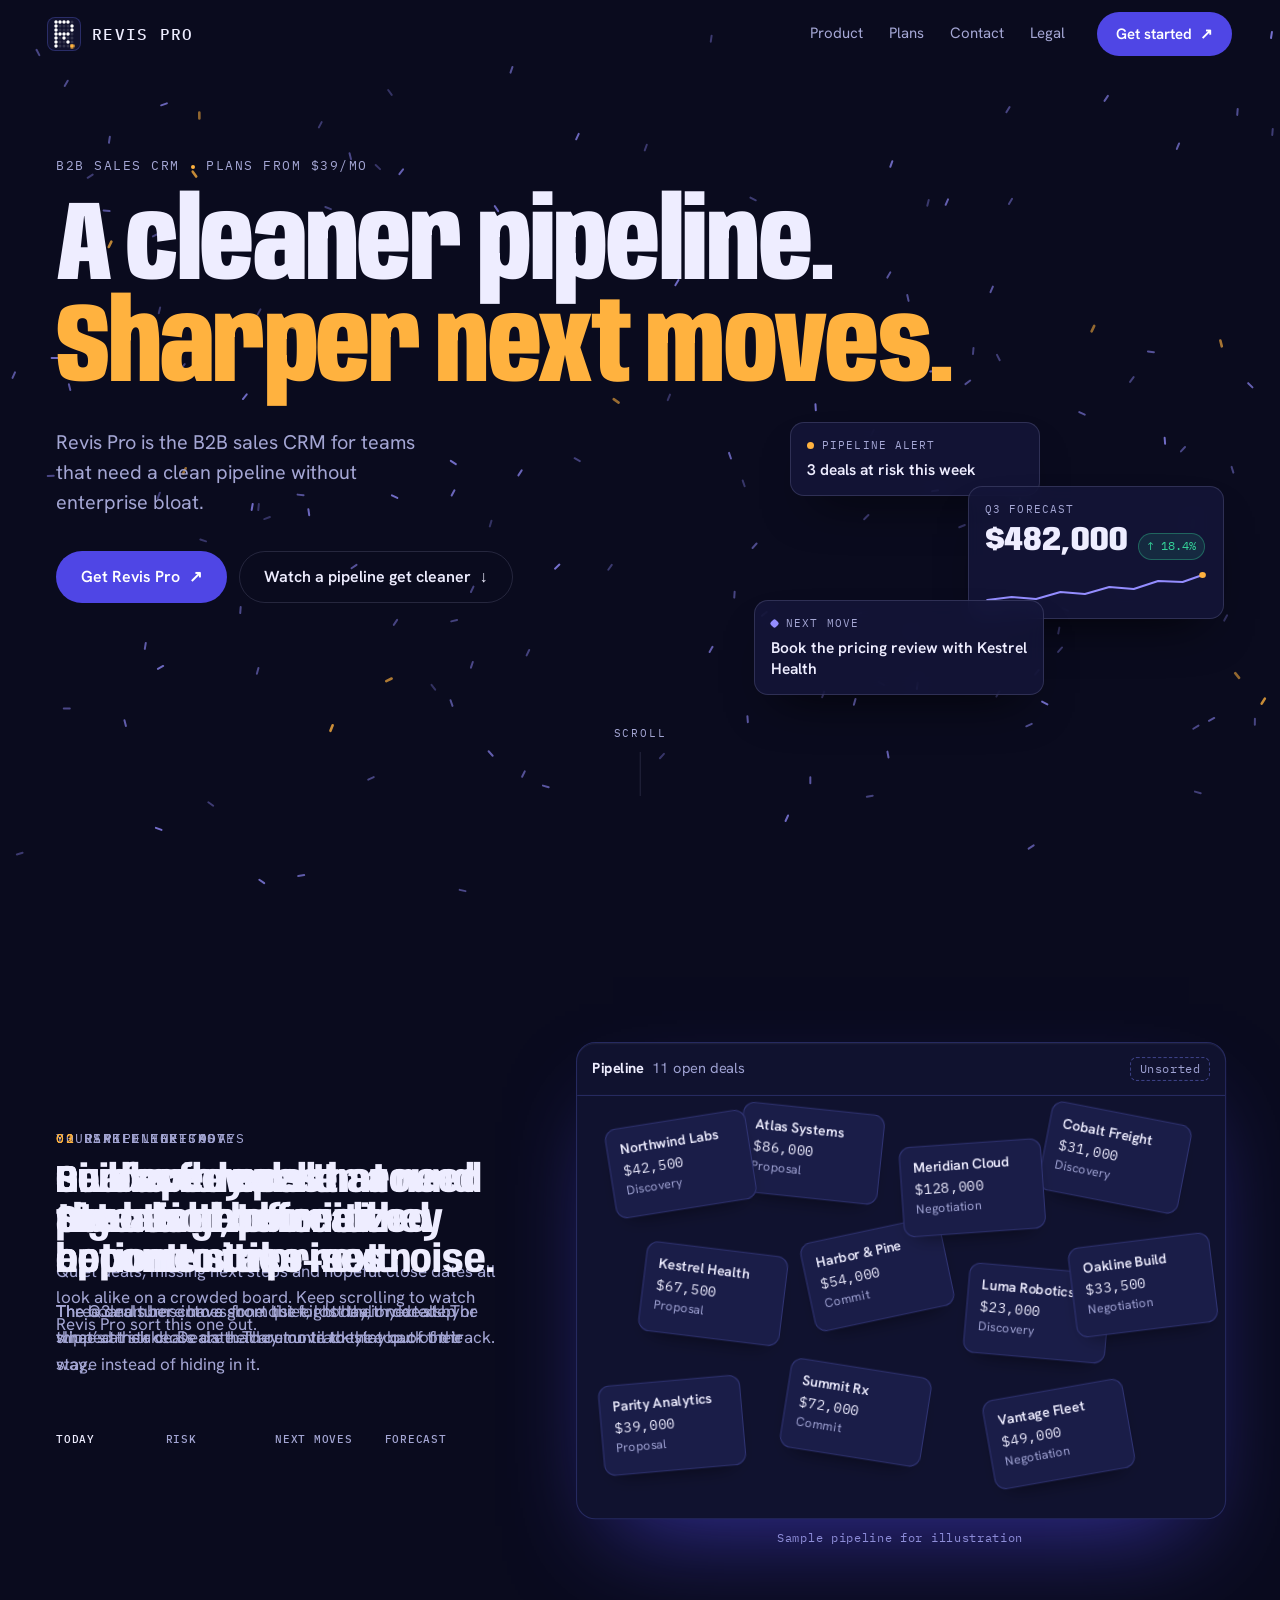
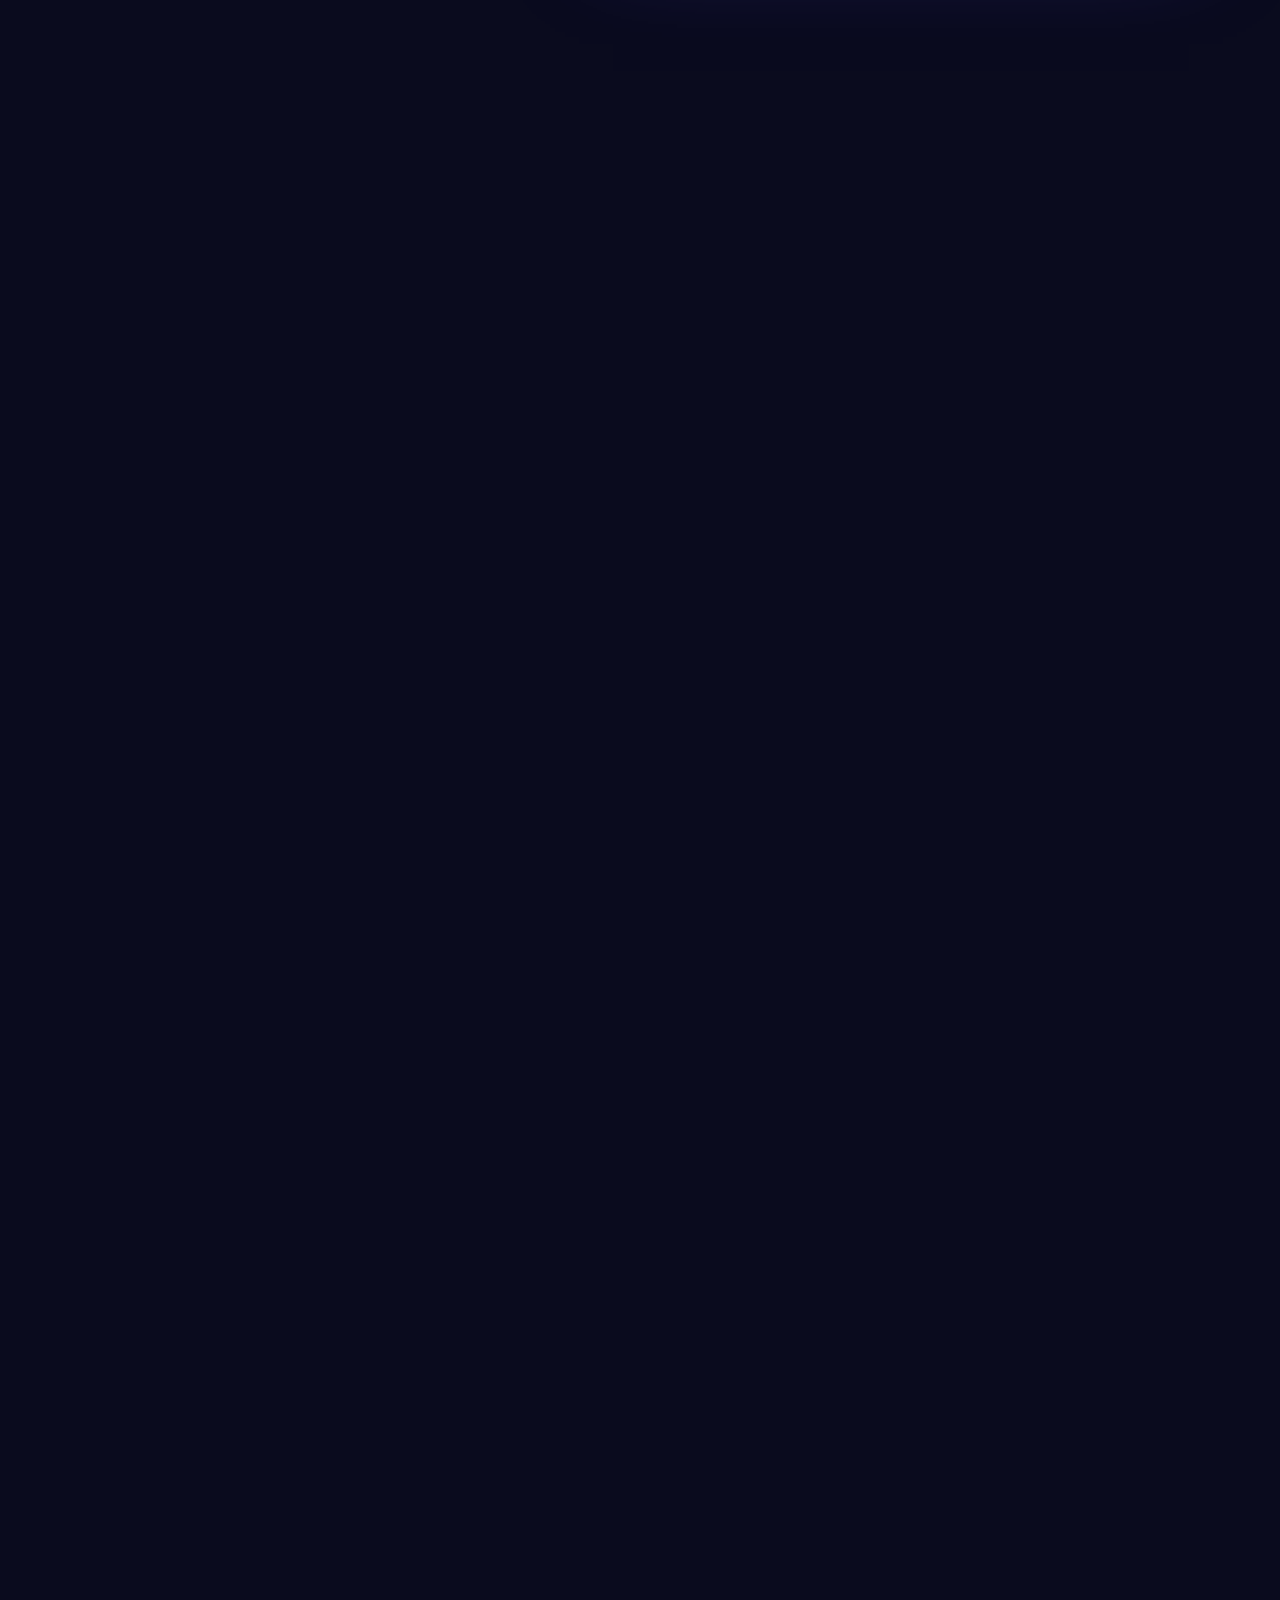
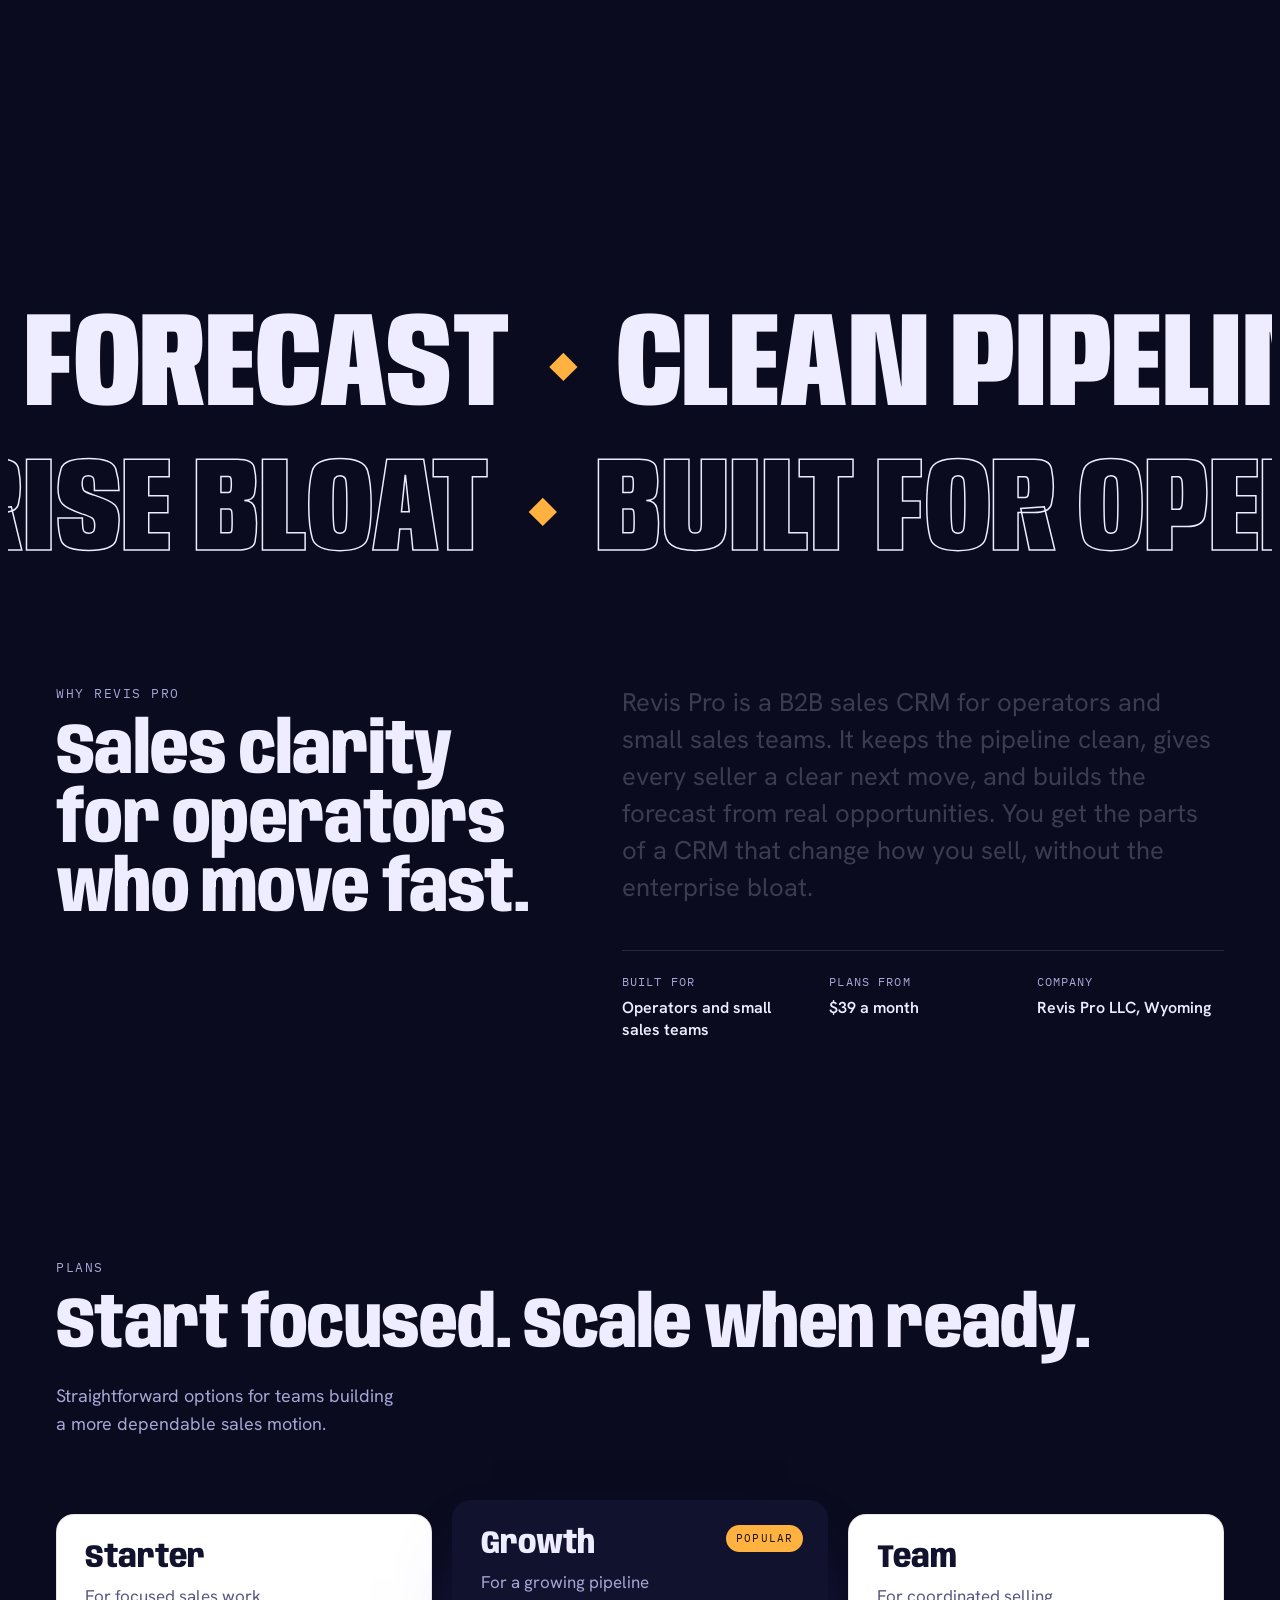
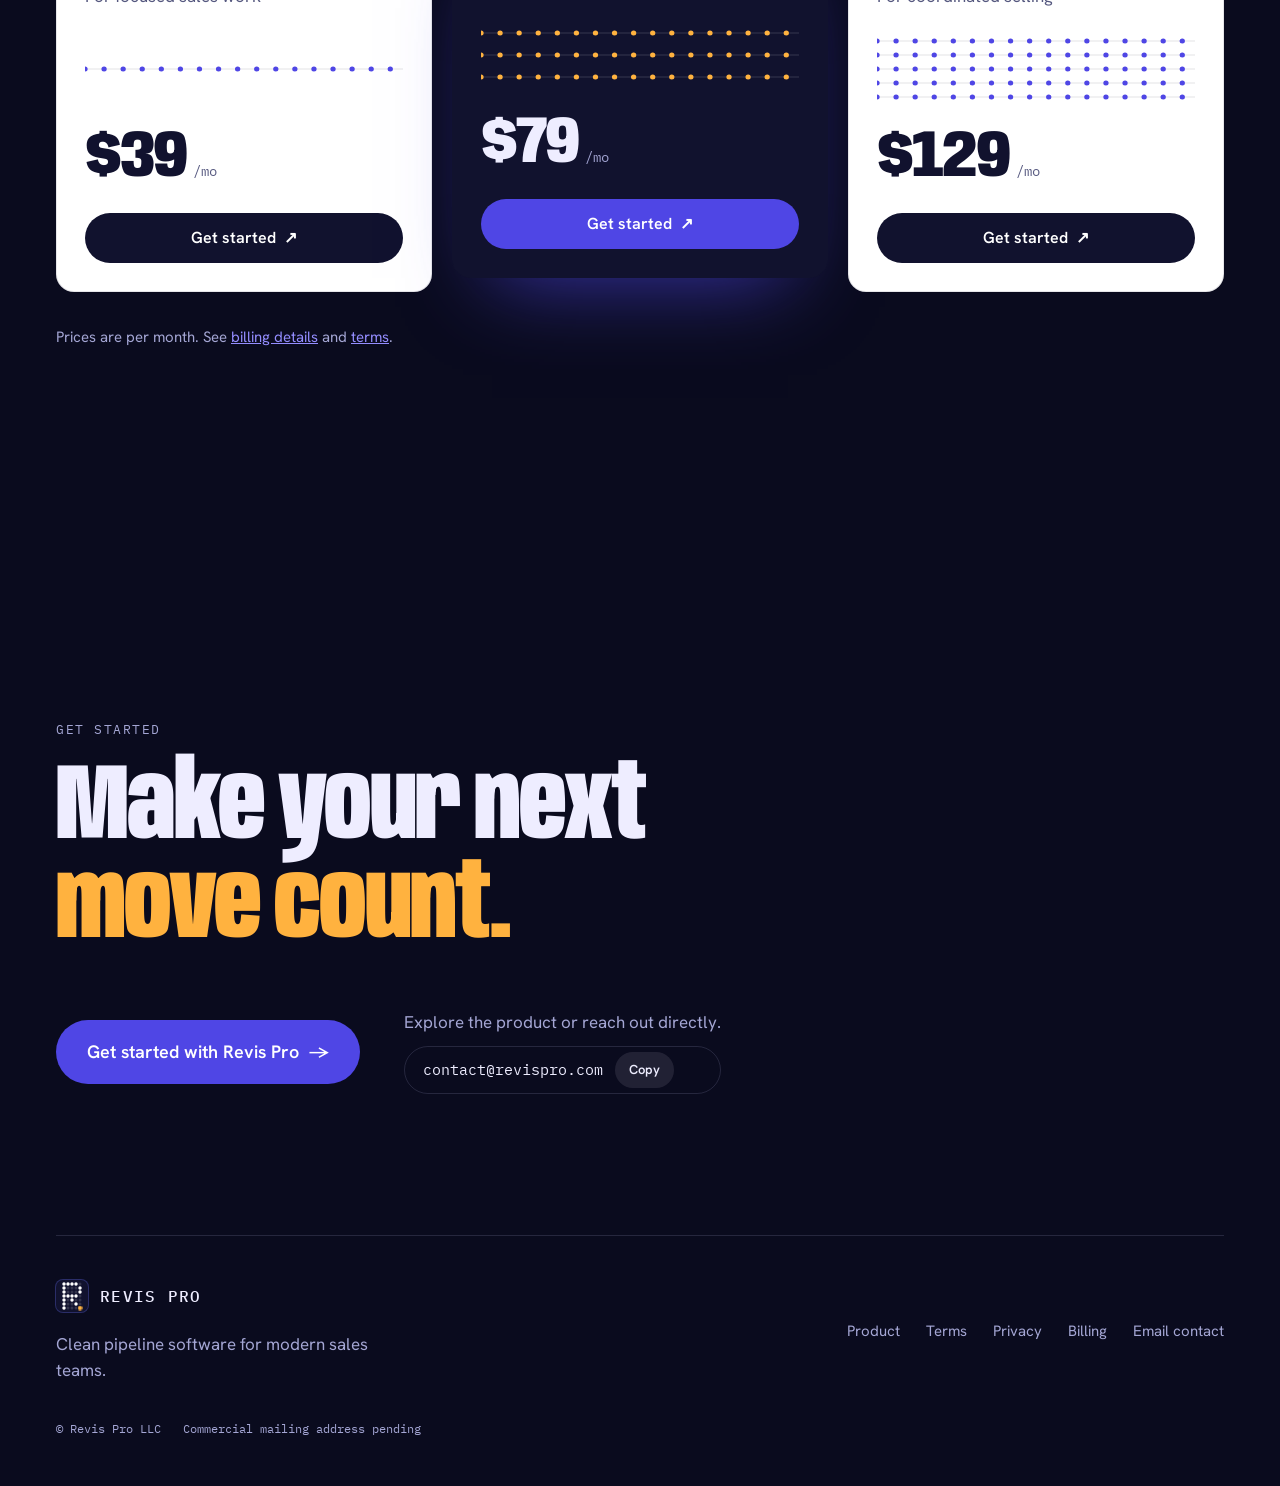
==== commit 0ca75faf: "Launch redesigned animated homepage" ====
--- a/index.html
+++ b/index.html
@@ -4,11 +4,9 @@
   <meta charset="utf-8">
   <meta name="viewport" content="width=device-width, initial-scale=1">
   <meta name="description" content="Revis Pro is a B2B sales CRM for teams that need a clean pipeline without enterprise bloat.">
-  <meta name="theme-color" content="#4f46e5">
+  <meta name="theme-color" content="#0A0B1E">
   <link rel="canonical" href="https://revispro.com/">
   <link rel="icon" href="favicon.svg" type="image/svg+xml">
-  <link rel="icon" href="favicon.png" type="image/png" sizes="32x32">
-  <link rel="apple-touch-icon" href="apple-touch-icon.png">
   <meta property="og:site_name" content="Revis Pro">
   <meta property="og:type" content="website">
   <meta property="og:url" content="https://revispro.com/">
@@ -25,119 +23,898 @@
   <meta name="twitter:title" content="Revis Pro LLC · B2B sales CRM">
   <meta name="twitter:description" content="Revis Pro is a B2B sales CRM for teams that need a clean pipeline without enterprise bloat.">
   <title>Revis Pro LLC · B2B sales CRM</title>
-  <link rel="preconnect" href="https://fonts.googleapis.com">
-  <link rel="preconnect" href="https://fonts.gstatic.com" crossorigin>
-  <link rel="stylesheet" href="https://fonts.googleapis.com/css2?family=Inter:wght@400..800&display=swap">
-  <link rel="stylesheet" href="styles.css">
+<link rel="preconnect" href="https://fonts.googleapis.com">
+<link rel="preconnect" href="https://fonts.gstatic.com" crossorigin>
+<link rel="stylesheet" href="https://fonts.googleapis.com/css2?family=Anybody:wdth,wght@50..150,300..900&family=Hanken+Grotesk:wght@400;500;600;700&family=IBM+Plex+Mono:wght@400;500&display=swap">
+<style>
+@property --bg { syntax: '<color>'; inherits: true; initial-value: #0A0B1E; }
+@property --fg { syntax: '<color>'; inherits: true; initial-value: #EEEDFF; }
+@property --muted { syntax: '<color>'; inherits: true; initial-value: #A4A6D4; }
+@property --line { syntax: '<color>'; inherits: true; initial-value: rgba(164,166,212,.18); }
+@property --accent { syntax: '<color>'; inherits: true; initial-value: #948DFF; }
+@property --signal-text { syntax: '<color>'; inherits: true; initial-value: #FFB23F; }
+@property --brand-ink { syntax: '<color>'; inherits: true; initial-value: #EEEDFF; }
+
+/* One committed look: night-ink ground that turns to lavender paper mid-page, then back. */
+:root {
+  color-scheme: dark;
+  --bg: #0A0B1E;
+  --fg: #EEEDFF;
+  --muted: #A4A6D4;
+  --line: rgba(164,166,212,.18);
+  --accent: #948DFF;
+  --signal-text: #FFB23F;
+  --brand-ink: #EEEDFF;
+  --indigo: #4F46E5;
+  --amber: #FFB23F;
+  --ok: #34D399;
+  --f-display: "Anybody", "Arial Narrow", "Helvetica Neue", sans-serif;
+  --f-body: "Hanken Grotesk", "Helvetica Neue", Helvetica, sans-serif;
+  --f-mono: "IBM Plex Mono", ui-monospace, "SF Mono", Menlo, Consolas, monospace;
+  --gutter: clamp(16px, 4vw, 48px);
+  --maxw: 1240px;
+  transition: --bg .7s ease, --fg .7s ease, --muted .7s ease, --line .7s ease, --accent .7s ease, --signal-text .7s ease, --brand-ink .7s ease;
+}
+:root[data-tone="light"] {
+  color-scheme: light;
+  --bg: #F2F1FA;
+  --fg: #11122E;
+  --muted: #55587F;
+  --line: rgba(17,18,46,.13);
+  --accent: #4338CA;
+  --signal-text: #9A5B00;
+  --brand-ink: #14213D;
+}
+html { scroll-behavior: smooth; }
+body {
+  background: var(--bg);
+  color: var(--fg);
+  font-family: var(--f-body);
+  font-size: 17px;
+  line-height: 1.55;
+  overflow-x: clip;
+  -webkit-font-smoothing: antialiased;
+}
+a { color: inherit; }
+:focus-visible { outline: 2px solid var(--amber); outline-offset: 3px; border-radius: 6px; }
+.sr { position: absolute; width: 1px; height: 1px; overflow: hidden; clip: rect(0 0 0 0); white-space: nowrap; }
+
+#field { position: fixed; inset: 0; width: 100%; height: 100%; pointer-events: none; z-index: 0; transition: opacity .8s ease; }
+
+/* ---------- nav ---------- */
+.nav { position: fixed; top: 0; left: 0; right: 0; z-index: 50; padding-top: env(safe-area-inset-top, 0px); transition: background-color .3s, border-color .3s; border-bottom: 1px solid transparent; }
+.nav.scrolled { background: color-mix(in srgb, var(--bg) 80%, transparent); -webkit-backdrop-filter: blur(14px); backdrop-filter: blur(14px); border-bottom-color: var(--line); }
+.nav-in { max-width: var(--maxw); margin: 0 auto; padding: 12px var(--gutter); display: flex; align-items: center; gap: 32px; }
+/* Logo: Signal Board. An R lit on a departure-board dot grid; the amber dot is the next move. */
+.brand { display: inline-flex; align-items: center; gap: 12px; text-decoration: none; font-family: var(--f-mono); font-weight: 500; font-size: 16px; letter-spacing: .08em; text-transform: uppercase; color: var(--brand-ink); line-height: 1; }
+.mark { width: 32px; height: 32px; border-radius: 7px; background: #11122E; box-shadow: 0 0 0 1px #2A2D68; flex: none; display: block; }
+.mk { display: block; width: 100%; height: 100%; }
+.mk .off { fill: #FFFFFF; opacity: .14; }
+.mk .lit { fill: #FFFFFF; }
+.mk .lit circle { animation: lite .45s ease-out both; animation-delay: calc(var(--i) * 45ms + 250ms); }
+.mk .amb { fill: #FFB23F; animation: lite .45s ease-out 1.08s both, glow 2.6s ease-in-out 1.6s infinite; }
+.brand:hover .mk .lit circle { animation-name: relite; }
+@keyframes lite { from { opacity: .12; } to { opacity: 1; } }
+@keyframes relite { from { opacity: .12; } to { opacity: 1; } }
+@keyframes glow { 50% { opacity: .5; } }
+.nav-links { display: flex; gap: 26px; margin-left: auto; }
+.nav-links a { text-decoration: none; font-size: 15px; color: var(--muted); transition: color .2s; padding: 10px 0; }
+.nav-links a:hover { color: var(--fg); }
+.nav .btn { min-height: 42px; font-size: 15px; padding: 0 18px; }
+.progress { position: absolute; left: 0; bottom: -1px; height: 2px; width: 100%; background: var(--amber); transform-origin: 0 50%; transform: scaleX(0); }
+@media (max-width: 760px) { .nav-links { display: none; } .nav .btn { margin-left: auto; } }
+
+/* ---------- shared ---------- */
+main { position: relative; z-index: 1; padding-inline: var(--gutter); }
+.in { max-width: var(--maxw); margin-inline: auto; }
+.eyebrow { font-family: var(--f-mono); font-size: 12.5px; letter-spacing: .12em; text-transform: uppercase; color: var(--muted); margin: 0; }
+.eyebrow .dot { display: inline-block; width: 4px; height: 4px; border-radius: 50%; background: var(--amber); vertical-align: middle; margin: 0 .9em; }
+.btn { display: inline-flex; align-items: center; justify-content: center; gap: .55em; min-height: 50px; padding: 0 24px; border-radius: 999px; font: 600 16px/1 var(--f-body); text-decoration: none; border: 1px solid transparent; cursor: pointer; transition: transform .25s cubic-bezier(.2,.8,.2,1), background-color .2s, color .2s, border-color .2s; white-space: nowrap; }
+.btn .arr { display: inline-block; transition: transform .25s cubic-bezier(.2,.8,.2,1); }
+.btn:hover .arr { transform: translate(2px,-2px); }
+.btn-primary { background: var(--indigo); color: #fff; }
+.btn-primary:hover { background: #5A51F2; transform: translateY(-2px); }
+.btn-ghost { color: var(--fg); border-color: var(--line); }
+.btn-ghost:hover { border-color: var(--fg); }
+.btn-ghost:hover .arr.down { transform: translateY(3px); }
+.btn-ink { background: #11122E; color: #fff; }
+.btn-ink:hover { background: #23255A; transform: translateY(-2px); }
+
+/* ---------- hero ---------- */
+.hero { position: relative; min-height: clamp(580px, 90svh, 880px); display: grid; align-items: center; padding-block: 118px 96px; box-sizing: border-box; }
+.hero-in { position: relative; max-width: var(--maxw); margin-inline: auto; width: 100%; will-change: transform; }
+.h-hero { font-family: var(--f-display); font-weight: 820; font-stretch: 68%; font-size: clamp(50px, 8.8vw, 134px); line-height: .9; letter-spacing: -.012em; margin: 22px 0 28px; text-wrap: balance; }
+.h-hero .l { display: block; }
+.h-hero .l2 { color: var(--amber); }
+.w { display: inline-block; animation: rise 1s cubic-bezier(.2,.8,.2,1) both; animation-delay: calc(var(--i) * 80ms + 80ms); }
+@keyframes rise { from { opacity: .12; transform: translateY(.28em) rotate(1.5deg); filter: blur(8px); } to { opacity: 1; transform: none; filter: none; } }
+.lede { font-size: clamp(18px, 1.55vw, 21px); line-height: 1.5; color: var(--muted); max-width: 33ch; margin: 0 0 34px; }
+.cta-row { display: flex; flex-wrap: wrap; gap: 12px; }
+
+.hero-low { display: grid; grid-template-columns: minmax(0, 1fr) minmax(0, 470px); gap: 40px; align-items: start; }
+.floats { position: relative; width: 100%; height: 270px; margin-top: -6px; }
+.fl { position: absolute; will-change: transform; }
+.fl-in { background: rgba(21,23,60,.78); -webkit-backdrop-filter: blur(10px); backdrop-filter: blur(10px); border: 1px solid rgba(164,166,212,.2); border-radius: 14px; padding: 14px 16px; box-shadow: 0 24px 50px -24px rgba(0,0,0,.8); animation: bob 7s ease-in-out infinite; animation-delay: var(--dl, 0s); color: #EEEDFF; }
+@keyframes bob { 50% { transform: translateY(-9px); } }
+.fl-k { display: flex; align-items: center; gap: 8px; font-family: var(--f-mono); font-size: 11px; letter-spacing: .1em; text-transform: uppercase; color: #A4A6D4; margin-bottom: 6px; }
+.fl strong { display: block; font-weight: 600; font-size: 15.5px; line-height: 1.35; }
+.fl-a { top: 0; left: 36px; width: 250px; }
+.fl-b { top: 64px; right: 0; width: 256px; }
+.fl-c { top: 178px; left: 0; width: 290px; }
+.fl-num { display: flex; align-items: baseline; gap: 10px; }
+.fl-num b { font-family: var(--f-display); font-weight: 800; font-stretch: 85%; font-size: 34px; line-height: 1; }
+.chip-up { white-space: nowrap; font-family: var(--f-mono); font-size: 12px; color: var(--ok); background: rgba(52,211,153,.12); border: 1px solid rgba(52,211,153,.35); border-radius: 999px; padding: 3px 8px; }
+.spark { display: block; width: 100%; height: 34px; margin-top: 10px; }
+.pulse { width: 7px; height: 7px; border-radius: 50%; background: var(--amber); animation: ping 1.8s ease-out infinite; flex: none; }
+@keyframes ping { 0% { box-shadow: 0 0 0 0 rgba(255,178,63,.6); } 100% { box-shadow: 0 0 0 10px rgba(255,178,63,0); } }
+.move-dot { width: 7px; height: 7px; border-radius: 2px; background: #948DFF; transform: rotate(45deg); flex: none; }
+@media (max-width: 980px) { .floats { display: none; } .hero-low { grid-template-columns: minmax(0, 1fr); } }
+
+.cue { position: absolute; left: 50%; bottom: 22px; transform: translateX(-50%); display: flex; flex-direction: column; align-items: center; gap: 10px; font-family: var(--f-mono); font-size: 11px; letter-spacing: .16em; text-transform: uppercase; color: var(--muted); }
+.cue i { position: relative; display: block; width: 1px; height: 44px; background: var(--line); overflow: hidden; }
+.cue i::after { content: ""; position: absolute; left: -1px; top: -12px; width: 3px; height: 12px; background: var(--amber); animation: drip 1.9s ease-in-out infinite; }
+@keyframes drip { to { top: 44px; } }
+
+/* ---------- story ---------- */
+.story { position: relative; height: 470svh; }
+.stage {
+  position: sticky; top: env(safe-area-inset-top, 0px);
+  height: calc(100svh - env(safe-area-inset-top, 0px) - env(safe-area-inset-bottom, 0px));
+  max-width: var(--maxw); margin-inline: auto; box-sizing: border-box;
+  display: grid; grid-template-columns: minmax(0, 5fr) minmax(0, 7fr); gap: clamp(28px, 4.5vw, 72px); align-items: center;
+  padding-block: 88px 36px;
+}
+.chapters { display: grid; }
+.chap { grid-area: 1 / 1; opacity: 0; transform: translateY(18px); transition: opacity .5s ease, transform .6s cubic-bezier(.2,.8,.2,1); pointer-events: none; }
+.chap.on { opacity: 1; transform: none; pointer-events: auto; }
+.chap .num { color: var(--amber); margin-right: .7em; }
+.chap h2 { font-family: var(--f-display); font-weight: 750; font-stretch: 84%; font-size: clamp(26px, 3vw, 44px); line-height: 1.04; letter-spacing: -.005em; margin: 14px 0 16px; text-wrap: balance; }
+.chap p.body { color: var(--muted); max-width: 44ch; margin: 0; }
+.ticks { display: grid; grid-template-columns: repeat(4, minmax(0,1fr)); gap: 8px; margin-top: clamp(22px, 3vw, 38px); max-width: 430px; }
+.tick { appearance: none; background: none; border: 0; padding: 6px 0 0; min-height: 44px; text-align: left; color: var(--muted); font: 500 11px/1.2 var(--f-mono); letter-spacing: .07em; text-transform: uppercase; cursor: pointer; display: flex; flex-direction: column; gap: 9px; justify-content: flex-start; }
+.tick i { display: block; height: 3px; border-radius: 2px; background: var(--line); transition: background-color .35s; }
+.tick.on { color: var(--fg); }
+.tick.on i { background: var(--amber); }
+.board-fig { margin: 0; display: grid; gap: 12px; justify-items: center; }
+.fit { position: relative; width: 100%; max-width: 720px; aspect-ratio: 600 / 440; }
+.board-fig figcaption { font-family: var(--f-mono); font-size: 11.5px; letter-spacing: .06em; color: var(--muted); }
+
+.board {
+  --b-bg: #10122F; --b-line: #262A60; --b-card: #1A1D48; --b-cardline: #2F3372; --b-fg: #EEEDFF; --b-mute: #9EA1D2;
+  position: absolute; left: 0; top: 0; width: 600px; height: 440px; transform-origin: 0 0;
+  border-radius: 18px; background: var(--b-bg); border: 1px solid var(--b-line); overflow: hidden;
+  box-shadow: 0 40px 90px -34px rgba(79,70,229,.65), inset 0 1px 0 rgba(255,255,255,.05);
+  color: var(--b-fg); font-family: var(--f-body); font-size: 13px; line-height: 1.3;
+}
+.bh { position: absolute; left: 14px; right: 14px; top: 9px; height: 30px; }
+.hs { position: absolute; inset: 0; display: flex; align-items: center; justify-content: space-between; gap: 12px; opacity: 0; transition: opacity .35s ease; font-size: 13.5px; }
+.hs b { font-weight: 700; }
+.hs em { font-style: normal; color: var(--b-mute); margin-left: 7px; }
+.board[data-state="0"] .hs[data-s="0"], .board[data-state="1"] .hs[data-s="1"], .board[data-state="2"] .hs[data-s="2"], .board[data-state="3"] .hs[data-s="3"] { opacity: 1; }
+.bmono { font-family: var(--f-mono); font-size: 11.5px; color: var(--b-mute); }
+.tagm { font-family: var(--f-mono); font-size: 11px; color: var(--b-mute); border: 1px dashed #3C4084; border-radius: 6px; padding: 3px 8px; }
+.alert { display: inline-flex; align-items: center; gap: 8px; background: rgba(255,178,63,.13); color: #FFC56E; border: 1px solid rgba(255,178,63,.45); border-radius: 999px; padding: 4px 11px; font-weight: 600; font-size: 12.5px; }
+.bdiv { position: absolute; left: 0; right: 0; top: 48px; height: 1px; background: var(--b-line); }
+.colh { position: absolute; top: 60px; width: 132px; display: flex; justify-content: space-between; align-items: baseline; font-family: var(--f-mono); font-size: 10px; letter-spacing: .04em; text-transform: uppercase; color: var(--b-mute); opacity: 0; transition: opacity .35s; }
+.colh b { font-weight: 500; color: var(--b-fg); letter-spacing: 0; }
+.board[data-state="1"] .colh { opacity: 1; }
+
+.card {
+  position: absolute; left: 0; top: 0; box-sizing: border-box; width: 132px; height: 84px;
+  border-radius: 11px; background: var(--b-card); border: 1px solid var(--b-cardline); overflow: hidden;
+  transform-origin: 50% 50%; will-change: transform;
+  box-shadow: 0 10px 20px -12px rgba(0,0,0,.7);
+  transition: background-color .45s ease, border-color .45s ease, border-radius .45s ease, box-shadow .45s ease;
+}
+.card.top { z-index: 2; }
+.card.risk { z-index: 3; }
+.face { position: absolute; inset: 0; box-sizing: border-box; opacity: 0; transition: opacity .3s ease; pointer-events: none; }
+.f-card { padding: 11px 12px; display: flex; flex-direction: column; gap: 3px; }
+.nm { font-weight: 600; font-size: 13px; white-space: nowrap; overflow: hidden; text-overflow: ellipsis; }
+.f-card .am { font-family: var(--f-mono); font-size: 12.5px; }
+.m-stage, .m-note { font-size: 11.5px; color: var(--b-mute); white-space: nowrap; overflow: hidden; text-overflow: ellipsis; }
+.board[data-state="0"] .m-note { display: none; }
+.board:not([data-state="0"]) .m-stage { display: none; }
+.card.risk .m-note { color: #FFC56E; }
+.f-row { display: grid; grid-template-columns: 26px minmax(0,1fr) auto; align-items: center; gap: 12px; padding: 0 14px; }
+.rk { width: 24px; height: 24px; border-radius: 50%; display: grid; place-items: center; font-family: var(--f-mono); font-size: 12px; background: #292D68; }
+.card.risk .rk { background: var(--amber); color: #1A1308; }
+.rw { display: flex; flex-direction: column; min-width: 0; gap: 1px; }
+.ac { font-size: 12.5px; color: var(--b-mute); white-space: nowrap; overflow: hidden; text-overflow: ellipsis; }
+.f-row .am { font-family: var(--f-mono); font-size: 13px; }
+.f-chip { display: flex; align-items: center; justify-content: center; gap: 6px; font-family: var(--f-mono); font-size: 11.5px; }
+.f-chip span { color: var(--b-mute); }
+.f-pill { display: flex; align-items: center; justify-content: space-between; gap: 8px; padding: 0 12px; }
+.f-pill .am { font-family: var(--f-mono); font-size: 12px; color: #FFC56E; flex: none; }
+.board[data-state="0"] .f-card, .board[data-state="1"] .f-card,
+.board[data-state="2"] .card.top .f-row,
+.board[data-state="2"] .card:not(.top) .f-chip,
+.board[data-state="3"] .card.risk .f-pill { opacity: 1; }
+.board:not([data-state="0"]) .card.risk { border-color: rgba(255,178,63,.85); background: #271F3C; box-shadow: 0 0 0 3px rgba(255,178,63,.12), 0 10px 20px -12px rgba(0,0,0,.7); }
+.board[data-state="3"] .card:not(.risk) { border-color: transparent; border-radius: 5px; box-shadow: none; }
+.board[data-state="3"] .card[data-stage="commit"]:not(.risk) { background: #B8B3FF; }
+.board[data-state="3"] .card[data-stage="negotiation"]:not(.risk) { background: #8880FF; }
+.board[data-state="3"] .card[data-stage="proposal"]:not(.risk) { background: #5B51EE; }
+.board[data-state="3"] .card[data-stage="discovery"]:not(.risk) { background: #3C359E; }
+.board[data-state="3"] .card.risk { border-style: dashed; background: #1A1D48; box-shadow: none; }
+
+.fc > * { position: absolute; opacity: 0; transition: opacity .4s ease; }
+.board[data-state="3"] .fc > * { opacity: 1; }
+.fc-top { left: 14px; top: 62px; display: flex; align-items: center; gap: 12px; }
+.fc-val { font-family: var(--f-display); font-weight: 800; font-stretch: 85%; font-size: 46px; line-height: 1; letter-spacing: -.01em; font-variant-numeric: tabular-nums; }
+.fc-sub { left: 14px; top: 118px; }
+.fc-leg { top: 240px; display: flex; flex-direction: column; gap: 3px; padding-left: 7px; border-left: 1px solid #3A3E80; }
+.fc-leg span { font-family: var(--f-mono); font-size: 10px; letter-spacing: .06em; text-transform: uppercase; color: var(--b-mute); }
+.fc-leg b { font-family: var(--f-mono); font-weight: 500; font-size: 12px; }
+.fc-held { left: 14px; top: 302px; font-family: var(--f-mono); font-size: 11.5px; color: #FFC56E; }
+
+@media (max-width: 860px) {
+  .story { height: 420svh; }
+  .stage { grid-template-columns: minmax(0,1fr); align-content: center; gap: 18px; padding-block: 76px 20px; }
+  .chap h2 { font-size: clamp(23px, 6.2vw, 32px); margin: 10px 0 10px; }
+  .chap p.body { font-size: 15.5px; }
+  .ticks { margin-top: 16px; }
+}
+@media (max-width: 860px) and (max-height: 760px) { .chap p.body { display: none; } }
+
+/* ---------- about ---------- */
+.about { padding-block: clamp(24px, 4vw, 64px) clamp(100px, 12vw, 170px); }
+.mq { margin-inline: calc(var(--gutter) * -1); overflow: hidden; display: grid; gap: .06em; font-family: var(--f-display); font-weight: 850; font-stretch: 68%; font-size: clamp(54px, 10.5vw, 160px); line-height: 1.02; text-transform: uppercase; letter-spacing: .004em; }
+.mq-track { display: flex; width: max-content; white-space: nowrap; will-change: transform; }
+.mq-track > span { display: inline-flex; align-items: center; gap: .32em; padding-right: .32em; }
+.mq-row.o .mq-track { color: transparent; -webkit-text-stroke: 1.5px var(--fg); }
+.sep { display: inline-block; width: .15em; height: .15em; background: var(--amber); transform: rotate(45deg); }
+.about-grid { display: grid; grid-template-columns: minmax(0, 5fr) minmax(0, 6fr); gap: clamp(28px, 5vw, 84px); margin-top: clamp(60px, 8vw, 116px); align-items: start; }
+.h-sec { font-family: var(--f-display); font-weight: 800; font-stretch: 78%; font-size: clamp(40px, 5.6vw, 80px); line-height: .96; letter-spacing: -.01em; margin: 16px 0 0; text-wrap: balance; }
+.fill { font-size: clamp(20px, 2vw, 27px); line-height: 1.45; margin: 0; max-width: 32em; }
+.fill.armed .wd { color: color-mix(in srgb, var(--fg) 22%, transparent); transition: color .35s ease; }
+.fill.armed .wd.lit { color: var(--fg); }
+.facts { display: grid; grid-template-columns: repeat(3, minmax(0,1fr)); gap: 20px; margin: 44px 0 0; border-top: 1px solid var(--line); padding-top: 22px; }
+.facts dt { font-family: var(--f-mono); font-size: 11.5px; letter-spacing: .1em; text-transform: uppercase; color: var(--muted); }
+.facts dd { margin: 6px 0 0; font-weight: 600; font-size: 16px; line-height: 1.35; }
+@media (max-width: 860px) { .about-grid { grid-template-columns: minmax(0,1fr); } }
+@media (max-width: 520px) { .facts { grid-template-columns: minmax(0,1fr); gap: 14px; } }
+
+/* ---------- plans ---------- */
+.plans { padding-block: clamp(30px, 5vw, 70px) clamp(110px, 14vw, 190px); }
+.plans-head { display: flex; flex-wrap: wrap; justify-content: space-between; align-items: end; gap: 20px 48px; margin-bottom: clamp(44px, 6vw, 76px); }
+.plans-head p.sub { max-width: 34ch; color: var(--muted); margin: 0; font-size: 18px; }
+.plan-grid { display: grid; grid-template-columns: repeat(3, minmax(0,1fr)); gap: 20px; align-items: start; }
+.plan {
+  --lift: 0px;
+  position: relative; display: flex; flex-direction: column; gap: 24px; padding: 28px;
+  background: #FFFFFF; color: #11122E; border: 1px solid rgba(17,18,46,.1); border-radius: 18px;
+  transform: translateY(var(--lift)); transition: transform .4s cubic-bezier(.2,.8,.2,1), box-shadow .4s ease;
+  box-shadow: 0 1px 0 rgba(17,18,46,.04);
+}
+.plan:hover { transform: translateY(calc(var(--lift) - 6px)); box-shadow: 0 30px 60px -30px rgba(17,18,46,.4); }
+.plan h3 { font-family: var(--f-display); font-weight: 780; font-stretch: 84%; font-size: 32px; line-height: 1; margin: 0; }
+.plan .tl { margin: 8px 0 0; color: #55587F; }
+.plan .tag { position: absolute; top: 24px; right: 24px; font-family: var(--f-mono); font-size: 11px; letter-spacing: .1em; text-transform: uppercase; background: var(--amber); color: #1A1308; border-radius: 999px; padding: 5px 10px; }
+.plan.pop { --lift: -14px; background: #11122E; color: #EEEDFF; border-color: #11122E; box-shadow: 0 40px 80px -40px rgba(79,70,229,.7); }
+.plan.pop .tl { color: #A4A6D4; }
+.lanes { display: block; width: 100%; height: 72px; }
+.lanes .rail { stroke: rgba(17,18,46,.12); stroke-width: 1; }
+.lanes .flow { stroke: var(--indigo); stroke-width: 5; stroke-linecap: round; stroke-dasharray: 0 18; fill: none; animation: flow var(--d, 3s) linear infinite; animation-delay: var(--dl, 0s); }
+.plan.pop .lanes .rail { stroke: rgba(238,237,255,.16); }
+.plan.pop .lanes .flow { stroke: var(--amber); }
+.plan:hover .lanes .flow { animation-duration: calc(var(--d, 3s) * .45); }
+@keyframes flow { to { stroke-dashoffset: -36; } }
+.price { display: flex; align-items: baseline; gap: 6px; }
+.price .amt { font-family: var(--f-display); font-weight: 820; font-stretch: 80%; font-size: 66px; line-height: .9; letter-spacing: -.02em; }
+.price .per { font-family: var(--f-mono); font-size: 14px; color: #55587F; }
+.plan.pop .price .per { color: #A4A6D4; }
+.plan .btn { width: 100%; box-sizing: border-box; }
+.fine { margin: 34px 0 0; color: var(--muted); font-size: 15px; }
+.fine a { color: var(--accent); }
+@media (max-width: 880px) { .plan-grid { grid-template-columns: minmax(0,1fr); max-width: 520px; } .plan.pop { --lift: 0px; } }
+
+/* ---------- close ---------- */
+.close { padding-block: clamp(120px, 15vw, 220px) clamp(90px, 11vw, 150px); }
+.h-close { font-family: var(--f-display); font-weight: 850; font-stretch: 100%; font-size: clamp(44px, 8.4vw, 126px); line-height: .92; letter-spacing: -.015em; margin: 20px 0 0; }
+.h-close .ln { display: block; }
+.h-close .ln2 { color: var(--amber); }
+@media (min-width: 760px) { .h-close .ln { white-space: nowrap; } }
+@media (max-width: 759px) { .h-close { font-stretch: 78%; } }
+.close-row { display: flex; flex-wrap: wrap; align-items: center; gap: 22px 44px; margin-top: 52px; }
+.btn-big { min-height: 62px; padding: 0 30px; font-size: 18px; }
+.reach { display: flex; flex-direction: column; gap: 10px; }
+.reach p { margin: 0; color: var(--muted); }
+.mail { display: inline-flex; align-items: center; gap: 12px; border: 1px solid var(--line); border-radius: 999px; padding: 5px 5px 5px 18px; max-width: 100%; box-sizing: border-box; }
+.mail a { font-family: var(--f-mono); font-size: 15px; text-decoration: none; overflow-wrap: anywhere; }
+.mail a:hover { color: var(--accent); }
+.copy { appearance: none; border: 0; background: color-mix(in srgb, var(--fg) 10%, transparent); color: var(--fg); font: 600 13px/1 var(--f-body); border-radius: 999px; min-height: 36px; padding: 0 14px; cursor: pointer; flex: none; }
+.copy:hover { background: color-mix(in srgb, var(--fg) 18%, transparent); }
+
+/* ---------- footer ---------- */
+.foot { border-top: 1px solid var(--line); padding-block: 44px 40px; }
+.foot-in { display: flex; flex-wrap: wrap; justify-content: space-between; gap: 28px 48px; }
+.foot p { margin: 12px 0 0; color: var(--muted); max-width: 32ch; }
+.foot nav { display: flex; flex-wrap: wrap; gap: 8px 26px; align-items: center; }
+.foot nav a { text-decoration: none; color: var(--muted); font-size: 15px; padding: 8px 0; }
+.foot nav a:hover { color: var(--fg); }
+.legal { margin-top: 36px; font-family: var(--f-mono); font-size: 12px; color: var(--muted); display: flex; flex-wrap: wrap; gap: 6px 22px; }
+
+@media (prefers-reduced-motion: reduce) {
+  html { scroll-behavior: auto; }
+  .w, .fl-in, .pulse, .lanes .flow, .cue i::after, .mk .lit circle, .mk .amb { animation: none !important; }
+  .card, .chap { transition: none; }
+}
+</style>
 </head>
 <body>
-  <header class="site-header">
-    <div class="container nav-wrap">
-      <a class="brand" href="#top" aria-label="Revis Pro home">
-        <img class="brand-mark" src="revispro-logo.png" alt="" width="29" height="29">
-        <span>Revis Pro</span>
-      </a>
-      <a class="nav-cta nav-cta-mobile" href="https://revispro.whop.site/invite">Get started <span aria-hidden="true">↗</span></a>
-      <button class="nav-toggle" type="button" aria-expanded="false" aria-controls="site-nav" aria-label="Open menu">
-        <span class="nav-toggle-bars" aria-hidden="true"><span></span><span></span><span></span></span>
-      </button>
-      <nav id="site-nav" aria-label="Primary navigation">
-        <a href="#product">Product</a>
-        <a href="#plans">Plans</a>
-        <a href="#contact">Contact</a>
-        <a class="legal-nav-link" href="terms.html">Legal</a>
-        <a class="nav-cta nav-cta-desktop" href="https://revispro.whop.site/invite">Get started <span aria-hidden="true">↗</span></a>
-      </nav>
-    </div>
-  </header>
-
-  <main id="top">
-    <section class="hero section">
-      <div class="container hero-grid">
-        <div class="hero-copy">
-          <p class="eyebrow"><span class="eyebrow-dot"></span> B2B sales CRM</p>
-          <h1>A cleaner pipeline.<br><span class="accent-text">Sharper next moves.</span></h1>
-          <p class="hero-lede">Revis Pro is the B2B sales CRM for teams that need a clean pipeline without enterprise bloat.</p>
-          <div class="hero-actions">
-            <a class="button button-primary" href="https://revispro.whop.site/invite">Get Revis Pro <span aria-hidden="true">↗</span></a>
-            <a class="button button-secondary" href="mailto:contact@revispro.com">contact@revispro.com</a>
-          </div>
-          <p class="hero-note">Pipeline risk, ranked next moves, and a forecast your team can use.</p>
-        </div>
-        <div class="hero-visual" role="img" aria-label="Revis Pro sales pipeline overview illustration">
-          <div class="window-bar"><span></span><span></span><span></span><b>Pipeline overview</b></div>
-          <div class="pipeline-head"><div><small>Q3 forecast</small><strong>$482,000</strong></div><span class="positive">↑ 18.4%</span></div>
-          <div class="risk-card"><span class="risk-icon">!</span><div><b>Pipeline needs attention</b><small>3 deals at risk this week</small></div><span class="arrow">→</span></div>
-          <div class="deal-list">
-            <div class="deal-row"><span class="deal-avatar avatar-indigo">AS</span><div class="deal-info"><b>Atlas Systems</b><small>Proposal · $86,000</small></div><span class="deal-pill pill-watch">Watch</span></div>
-            <div class="deal-row"><span class="deal-avatar avatar-cyan">NW</span><div class="deal-info"><b>Northwind Labs</b><small>Discovery · $42,500</small></div><span class="deal-pill pill-next">Next move</span></div>
-            <div class="deal-row"><span class="deal-avatar avatar-violet">MC</span><div class="deal-info"><b>Meridian Cloud</b><small>Negotiation · $128,000</small></div><span class="deal-pill pill-strong">On track</span></div>
-          </div>
-          <div class="visual-footer"><span>Recommended next moves</span><span class="visual-lines"><i></i><i></i><i></i></span></div>
+<canvas id="field" aria-hidden="true"></canvas>
+
+<header class="nav" id="nav">
+  <div class="nav-in">
+    <a class="brand" href="#top" aria-label="Revis Pro home"><span class="mark" aria-hidden="true"><svg class="mk" viewBox="0 0 64 64" aria-hidden="true"><g class="off"><circle cx="16" cy="8" r="3"/><circle cx="24" cy="8" r="3"/><circle cx="32" cy="8" r="3"/><circle cx="40" cy="8" r="3"/><circle cx="48" cy="8" r="3"/><circle cx="16" cy="16" r="3"/><circle cx="24" cy="16" r="3"/><circle cx="32" cy="16" r="3"/><circle cx="40" cy="16" r="3"/><circle cx="48" cy="16" r="3"/><circle cx="16" cy="24" r="3"/><circle cx="24" cy="24" r="3"/><circle cx="32" cy="24" r="3"/><circle cx="40" cy="24" r="3"/><circle cx="48" cy="24" r="3"/><circle cx="16" cy="32" r="3"/><circle cx="24" cy="32" r="3"/><circle cx="32" cy="32" r="3"/><circle cx="40" cy="32" r="3"/><circle cx="48" cy="32" r="3"/><circle cx="16" cy="40" r="3"/><circle cx="24" cy="40" r="3"/><circle cx="32" cy="40" r="3"/><circle cx="40" cy="40" r="3"/><circle cx="48" cy="40" r="3"/><circle cx="16" cy="48" r="3"/><circle cx="24" cy="48" r="3"/><circle cx="32" cy="48" r="3"/><circle cx="40" cy="48" r="3"/><circle cx="48" cy="48" r="3"/><circle cx="16" cy="56" r="3"/><circle cx="24" cy="56" r="3"/><circle cx="32" cy="56" r="3"/><circle cx="40" cy="56" r="3"/><circle cx="48" cy="56" r="3"/></g><g class="lit"><circle cx="16" cy="8" r="3.4" style="--i:0"/><circle cx="16" cy="16" r="3.4" style="--i:1"/><circle cx="16" cy="24" r="3.4" style="--i:2"/><circle cx="16" cy="32" r="3.4" style="--i:3"/><circle cx="16" cy="40" r="3.4" style="--i:4"/><circle cx="16" cy="48" r="3.4" style="--i:5"/><circle cx="16" cy="56" r="3.4" style="--i:6"/><circle cx="24" cy="8" r="3.4" style="--i:7"/><circle cx="32" cy="8" r="3.4" style="--i:8"/><circle cx="40" cy="8" r="3.4" style="--i:9"/><circle cx="48" cy="16" r="3.4" style="--i:10"/><circle cx="48" cy="24" r="3.4" style="--i:11"/><circle cx="40" cy="32" r="3.4" style="--i:12"/><circle cx="32" cy="32" r="3.4" style="--i:13"/><circle cx="24" cy="32" r="3.4" style="--i:14"/><circle cx="32" cy="40" r="3.4" style="--i:15"/><circle cx="40" cy="48" r="3.4" style="--i:16"/></g><circle class="amb" cx="48" cy="56" r="4.4"/></svg></span><span>Revis Pro</span></a>
+    <nav class="nav-links" aria-label="Main">
+      <a href="#product">Product</a>
+      <a href="#plans">Plans</a>
+      <a href="#contact">Contact</a>
+      <a href="terms.html">Legal</a>
+    </nav>
+    <a class="btn btn-primary" href="https://revispro.whop.site/invite" target="_blank" rel="noopener">Get started <span class="arr" aria-hidden="true">↗</span></a>
+  </div>
+  <div class="progress" id="prog" aria-hidden="true"></div>
+</header>
+
+<main>
+  <!-- HERO -->
+  <section class="hero" id="top" data-tone="dark">
+    <div class="hero-in" id="heroIn">
+      <p class="eyebrow">B2B sales CRM<span class="dot" aria-hidden="true"></span>Plans from $39/mo</p>
+      <h1 class="h-hero">
+        <span class="sr">A cleaner pipeline. Sharper next moves.</span>
+        <span class="l" aria-hidden="true"><span class="w" style="--i:0">A</span> <span class="w" style="--i:1">cleaner</span> <span class="w" style="--i:2">pipeline.</span></span>
+        <span class="l l2" aria-hidden="true"><span class="w" style="--i:3">Sharper</span> <span class="w" style="--i:4">next</span> <span class="w" style="--i:5">moves.</span></span>
+      </h1>
+      <div class="hero-low">
+      <div>
+        <p class="lede">Revis Pro is the B2B sales CRM for teams that need a clean pipeline without enterprise bloat.</p>
+        <div class="cta-row">
+          <a class="btn btn-primary" href="https://revispro.whop.site/invite" target="_blank" rel="noopener">Get Revis Pro <span class="arr" aria-hidden="true">↗</span></a>
+          <a class="btn btn-ghost" href="#product">Watch a pipeline get cleaner <span class="arr down" aria-hidden="true">↓</span></a>
         </div>
       </div>
-    </section>
-
-    <section class="proof-strip" aria-label="Product focus">
-      <div class="container proof-grid">
-        <div><span class="proof-icon">◈</span><div><strong>See risk early</strong><small>Know where deals are slipping</small></div></div>
-        <div><span class="proof-icon">↗</span><div><strong>Prioritize next moves</strong><small>Focus the team on what matters</small></div></div>
-        <div><span class="proof-icon">⌁</span><div><strong>Forecast with confidence</strong><small>Turn activity into a clear view</small></div></div>
+
+      <div class="floats" aria-hidden="true">
+        <div class="fl fl-a" data-par=".10"><div class="fl-in" style="--dl:-1s">
+          <span class="fl-k"><i class="pulse"></i>Pipeline alert</span>
+          <strong>3 deals at risk this week</strong>
+        </div></div>
+        <div class="fl fl-b" data-par=".22"><div class="fl-in" style="--dl:-3.5s">
+          <span class="fl-k">Q3 forecast</span>
+          <div class="fl-num"><b>$482,000</b><span class="chip-up">↑ 18.4%</span></div>
+          <svg class="spark" viewBox="0 0 200 34" preserveAspectRatio="none">
+            <polyline points="2,30 24,27 46,29 68,22 90,24 112,17 134,19 156,11 178,12 196,5" fill="none" stroke="#948DFF" stroke-width="2" stroke-linejoin="round" stroke-linecap="round" vector-effect="non-scaling-stroke"/>
+            <circle cx="196" cy="5" r="3" fill="#FFB23F"/>
+          </svg>
+        </div></div>
+        <div class="fl fl-c" data-par=".05"><div class="fl-in" style="--dl:-5s">
+          <span class="fl-k"><i class="move-dot"></i>Next move</span>
+          <strong>Book the pricing review with Kestrel Health</strong>
+        </div></div>
       </div>
-    </section>
-
-    <section class="section content-section" id="product">
-      <div class="container narrow-container">
-        <p class="eyebrow">What we build</p>
-        <h2>Sales clarity for operators who move fast.</h2>
-        <p class="section-intro">Revis Pro is a Wyoming LLC operating a B2B SaaS sales CRM for operators and small sales teams. It brings the signal that matters into one focused workspace—so your team can protect the pipeline, act on the right opportunity, and keep the forecast grounded in reality.</p>
-        <div class="feature-grid">
-          <article class="feature-card"><span class="feature-number">01</span><h3>Pipeline risk</h3><p>Surface deals that need attention before they become surprises.</p></article>
-          <article class="feature-card"><span class="feature-number">02</span><h3>Ranked next moves</h3><p>Give every seller a practical, prioritized action to take next.</p></article>
-          <article class="feature-card"><span class="feature-number">03</span><h3>Usable forecast</h3><p>Build a forecast around the health of real opportunities—not noise.</p></article>
+      </div>
+    </div>
+    <div class="cue" id="cue" aria-hidden="true"><span>Scroll</span><i></i></div>
+  </section>
+
+  <!-- STORY -->
+  <section class="story" id="product" data-tone="dark" aria-label="Product">
+    <div class="stage" id="stage">
+      <div class="story-copy">
+        <div class="chapters">
+          <article class="chap on" data-c="0">
+            <p class="eyebrow">Your pipeline today</p>
+            <h2>Deals pile up. Signals get buried.</h2>
+            <p class="body">Quiet deals, missing next steps and hopeful close dates all look alike on a crowded board. Keep scrolling to watch Revis Pro sort this one out.</p>
+          </article>
+          <article class="chap" data-c="1">
+            <p class="eyebrow"><span class="num">01</span>Pipeline risk</p>
+            <h2>Surface deals that need attention before they become surprises.</h2>
+            <p class="body">Three deals here have gone quiet, lost their next step or slipped their close date. They move to the top of their stage instead of hiding in it.</p>
+          </article>
+          <article class="chap" data-c="2">
+            <p class="eyebrow"><span class="num">02</span>Ranked next moves</p>
+            <h2>Give every seller a practical, prioritized action to take next.</h2>
+            <p class="body">The board turns into a short list for today, ordered by what’s at stake. Deals that are on track stay out of the way.</p>
+          </article>
+          <article class="chap" data-c="3">
+            <p class="eyebrow"><span class="num">03</span>Usable forecast</p>
+            <h2>Build a forecast around the health of real opportunities—not noise.</h2>
+            <p class="body">The Q3 number comes from the eight healthy deals. The three at-risk deals are held out until they’re back on track.</p>
+          </article>
+        </div>
+        <nav class="ticks" aria-label="Story steps">
+          <button type="button" class="tick on" id="tick-0" data-t="0"><i></i>Today</button>
+          <button type="button" class="tick" id="tick-1" data-t="1"><i></i>Risk</button>
+          <button type="button" class="tick" id="tick-2" data-t="2"><i></i>Next moves</button>
+          <button type="button" class="tick" id="tick-3" data-t="3"><i></i>Forecast</button>
+        </nav>
+      </div>
+
+      <figure class="board-fig">
+        <div class="fit" id="fit">
+          <div class="board" id="board" data-state="0" role="img" aria-label="Sample pipeline board: eleven deals sorted into stages, three flagged at risk, then ranked into five next moves and a Q3 forecast of $482,000.">
+            <div class="bh">
+              <div class="hs" data-s="0"><span><b>Pipeline</b><em>11 open deals</em></span><span class="tagm">Unsorted</span></div>
+              <div class="hs" data-s="1"><span class="alert"><i class="pulse"></i>3 deals at risk this week</span><span class="bmono">Open pipeline $625,500</span></div>
+              <div class="hs" data-s="2"><span><b>Next moves</b><em>Ranked for today</em></span><span class="bmono">5 actions</span></div>
+              <div class="hs" data-s="3"><span><b>Q3 forecast</b><em>Healthy deals only</em></span><span class="bmono">3 held out</span></div>
+            </div>
+            <div class="bdiv"></div>
+            <div class="colh" style="left:12px"><span>Discovery</span><b>$96.5k</b></div>
+            <div class="colh" style="left:160px"><span>Proposal</span><b>$192.5k</b></div>
+            <div class="colh" style="left:308px"><span>Negotiation</span><b>$210.5k</b></div>
+            <div class="colh" style="left:456px"><span>Commit</span><b>$126k</b></div>
+            <div class="fc" id="fc">
+              <div class="fc-top"><span class="fc-val" id="fcval">$482,000</span><span class="chip-up">↑ 18.4%</span></div>
+              <div class="fc-sub bmono">Built from 8 healthy deals</div>
+              <div class="fc-leg" data-g="commit"><span>Commit</span><b>$126,000</b></div>
+              <div class="fc-leg" data-g="negotiation"><span>Negotiation</span><b>$177,000</b></div>
+              <div class="fc-leg" data-g="proposal"><span>Proposal</span><b>$125,000</b></div>
+              <div class="fc-leg" data-g="discovery"><span>Discovery</span><b>$54,000</b></div>
+              <div class="fc-held">Held out until healthy · $143,500</div>
+            </div>
+          </div>
+        </div>
+        <figcaption>Sample pipeline for illustration</figcaption>
+      </figure>
+    </div>
+  </section>
+
+  <!-- ABOUT -->
+  <section class="about" id="about" data-tone="light" aria-label="About Revis Pro">
+    <div class="mq" aria-hidden="true">
+      <div class="mq-row"><div class="mq-track">
+        <span>Clean pipeline<i class="sep"></i></span><span>Ranked next moves<i class="sep"></i></span><span>Usable forecast<i class="sep"></i></span>
+        <span>Clean pipeline<i class="sep"></i></span><span>Ranked next moves<i class="sep"></i></span><span>Usable forecast<i class="sep"></i></span>
+      </div></div>
+      <div class="mq-row o"><div class="mq-track">
+        <span>No enterprise bloat<i class="sep"></i></span><span>Built for operators<i class="sep"></i></span><span>Move fast<i class="sep"></i></span>
+        <span>No enterprise bloat<i class="sep"></i></span><span>Built for operators<i class="sep"></i></span><span>Move fast<i class="sep"></i></span>
+      </div></div>
+    </div>
+
+    <div class="in about-grid">
+      <div>
+        <p class="eyebrow">Why Revis Pro</p>
+        <h2 class="h-sec">Sales clarity for operators who move fast.</h2>
+      </div>
+      <div>
+        <p class="fill" id="fill">Revis Pro is a B2B sales CRM for operators and small sales teams. It keeps the pipeline clean, gives every seller a clear next move, and builds the forecast from real opportunities. You get the parts of a CRM that change how you sell, without the enterprise bloat.</p>
+        <dl class="facts">
+          <div><dt>Built for</dt><dd>Operators and small sales teams</dd></div>
+          <div><dt>Plans from</dt><dd>$39 a month</dd></div>
+          <div><dt>Company</dt><dd>Revis Pro LLC, Wyoming</dd></div>
+        </dl>
+      </div>
+    </div>
+  </section>
+
+  <!-- PLANS -->
+  <section class="plans" id="plans" data-tone="light" aria-label="Plans">
+    <div class="in">
+      <div class="plans-head">
+        <div>
+          <p class="eyebrow">Plans</p>
+          <h2 class="h-sec">Start focused. Scale when ready.</h2>
+        </div>
+        <p class="sub">Straightforward options for teams building a more dependable sales motion.</p>
+      </div>
+
+      <div class="plan-grid">
+        <article class="plan">
+          <div><h3>Starter</h3><p class="tl">For focused sales work</p></div>
+          <svg class="lanes" viewBox="0 0 300 72" preserveAspectRatio="none" aria-hidden="true">
+            <line class="rail" x1="0" y1="36" x2="300" y2="36"/>
+            <line class="flow" x1="0" y1="36" x2="300" y2="36" style="--d:2.6s"/>
+          </svg>
+          <div class="price"><span class="amt">$39</span><span class="per">/mo</span></div>
+          <a class="btn btn-ink" href="https://revispro.whop.site/invite" target="_blank" rel="noopener">Get started <span class="arr" aria-hidden="true">↗</span></a>
+        </article>
+
+        <article class="plan pop">
+          <span class="tag">Popular</span>
+          <div><h3>Growth</h3><p class="tl">For a growing pipeline</p></div>
+          <svg class="lanes" viewBox="0 0 300 72" preserveAspectRatio="none" aria-hidden="true">
+            <line class="rail" x1="0" y1="14" x2="300" y2="14"/><line class="rail" x1="0" y1="36" x2="300" y2="36"/><line class="rail" x1="0" y1="58" x2="300" y2="58"/>
+            <line class="flow" x1="0" y1="14" x2="300" y2="14" style="--d:2.2s"/>
+            <line class="flow" x1="0" y1="36" x2="300" y2="36" style="--d:3.1s;--dl:-.7s"/>
+            <line class="flow" x1="0" y1="58" x2="300" y2="58" style="--d:2.6s;--dl:-1.3s"/>
+          </svg>
+          <div class="price"><span class="amt">$79</span><span class="per">/mo</span></div>
+          <a class="btn btn-primary" href="https://revispro.whop.site/invite" target="_blank" rel="noopener">Get started <span class="arr" aria-hidden="true">↗</span></a>
+        </article>
+
+        <article class="plan">
+          <div><h3>Team</h3><p class="tl">For coordinated selling</p></div>
+          <svg class="lanes" viewBox="0 0 300 72" preserveAspectRatio="none" aria-hidden="true">
+            <line class="rail" x1="0" y1="8" x2="300" y2="8"/><line class="rail" x1="0" y1="22" x2="300" y2="22"/><line class="rail" x1="0" y1="36" x2="300" y2="36"/><line class="rail" x1="0" y1="50" x2="300" y2="50"/><line class="rail" x1="0" y1="64" x2="300" y2="64"/>
+            <line class="flow" x1="0" y1="8" x2="300" y2="8" style="--d:2.8s"/>
+            <line class="flow" x1="0" y1="22" x2="300" y2="22" style="--d:2.8s;--dl:-.28s"/>
+            <line class="flow" x1="0" y1="36" x2="300" y2="36" style="--d:2.8s;--dl:-.56s"/>
+            <line class="flow" x1="0" y1="50" x2="300" y2="50" style="--d:2.8s;--dl:-.84s"/>
+            <line class="flow" x1="0" y1="64" x2="300" y2="64" style="--d:2.8s;--dl:-1.12s"/>
+          </svg>
+          <div class="price"><span class="amt">$129</span><span class="per">/mo</span></div>
+          <a class="btn btn-ink" href="https://revispro.whop.site/invite" target="_blank" rel="noopener">Get started <span class="arr" aria-hidden="true">↗</span></a>
+        </article>
+      </div>
+      <p class="fine">Prices are per month. See <a href="billing.html">billing details</a> and <a href="terms.html">terms</a>.</p>
+    </div>
+  </section>
+
+  <!-- CLOSE -->
+  <section class="close" id="contact" data-tone="dark" aria-label="Get started">
+    <div class="in">
+      <p class="eyebrow">Get started</p>
+      <h2 class="h-close" id="closeH"><span class="ln">Make your next</span><span class="ln ln2">move count<span id="dotEnd">.</span></span></h2>
+      <div class="close-row">
+        <a class="btn btn-primary btn-big" id="closeBtn" href="https://revispro.whop.site/invite" target="_blank" rel="noopener">Get started with Revis Pro <span class="arr" aria-hidden="true">→</span></a>
+        <div class="reach">
+          <p>Explore the product or reach out directly.</p>
+          <div class="mail"><a id="mail-text" href="mailto:contact@revispro.com">contact@revispro.com</a><button type="button" class="copy" id="copy-email">Copy</button></div>
+          <span class="sr" aria-live="polite" id="copy-status"></span>
         </div>
       </div>
-    </section>
-
-    <section class="section plans-section" id="plans">
-      <div class="container plans-grid">
+    </div>
+  </section>
+
+  <footer class="foot" id="foot" data-tone="dark">
+    <div class="in">
+      <div class="foot-in">
         <div>
-          <p class="eyebrow">Simple plans</p>
-          <h2>Start focused.<br>Scale when ready.</h2>
-          <p class="section-intro">Straightforward options for teams building a more dependable sales motion.</p>
-          <a class="text-link" href="https://revispro.whop.site/invite">Get started with Revis Pro <span aria-hidden="true">→</span></a>
+          <a class="brand" href="#top"><span class="mark" aria-hidden="true"><svg class="mk" viewBox="0 0 64 64" aria-hidden="true"><g class="off"><circle cx="16" cy="8" r="3"/><circle cx="24" cy="8" r="3"/><circle cx="32" cy="8" r="3"/><circle cx="40" cy="8" r="3"/><circle cx="48" cy="8" r="3"/><circle cx="16" cy="16" r="3"/><circle cx="24" cy="16" r="3"/><circle cx="32" cy="16" r="3"/><circle cx="40" cy="16" r="3"/><circle cx="48" cy="16" r="3"/><circle cx="16" cy="24" r="3"/><circle cx="24" cy="24" r="3"/><circle cx="32" cy="24" r="3"/><circle cx="40" cy="24" r="3"/><circle cx="48" cy="24" r="3"/><circle cx="16" cy="32" r="3"/><circle cx="24" cy="32" r="3"/><circle cx="32" cy="32" r="3"/><circle cx="40" cy="32" r="3"/><circle cx="48" cy="32" r="3"/><circle cx="16" cy="40" r="3"/><circle cx="24" cy="40" r="3"/><circle cx="32" cy="40" r="3"/><circle cx="40" cy="40" r="3"/><circle cx="48" cy="40" r="3"/><circle cx="16" cy="48" r="3"/><circle cx="24" cy="48" r="3"/><circle cx="32" cy="48" r="3"/><circle cx="40" cy="48" r="3"/><circle cx="48" cy="48" r="3"/><circle cx="16" cy="56" r="3"/><circle cx="24" cy="56" r="3"/><circle cx="32" cy="56" r="3"/><circle cx="40" cy="56" r="3"/><circle cx="48" cy="56" r="3"/></g><g class="lit"><circle cx="16" cy="8" r="3.4" style="--i:0"/><circle cx="16" cy="16" r="3.4" style="--i:1"/><circle cx="16" cy="24" r="3.4" style="--i:2"/><circle cx="16" cy="32" r="3.4" style="--i:3"/><circle cx="16" cy="40" r="3.4" style="--i:4"/><circle cx="16" cy="48" r="3.4" style="--i:5"/><circle cx="16" cy="56" r="3.4" style="--i:6"/><circle cx="24" cy="8" r="3.4" style="--i:7"/><circle cx="32" cy="8" r="3.4" style="--i:8"/><circle cx="40" cy="8" r="3.4" style="--i:9"/><circle cx="48" cy="16" r="3.4" style="--i:10"/><circle cx="48" cy="24" r="3.4" style="--i:11"/><circle cx="40" cy="32" r="3.4" style="--i:12"/><circle cx="32" cy="32" r="3.4" style="--i:13"/><circle cx="24" cy="32" r="3.4" style="--i:14"/><circle cx="32" cy="40" r="3.4" style="--i:15"/><circle cx="40" cy="48" r="3.4" style="--i:16"/></g><circle class="amb" cx="48" cy="56" r="4.4"/></svg></span><span>Revis Pro</span></a>
+          <p>Clean pipeline software for modern sales teams.</p>
         </div>
-        <div class="plan-list" aria-label="Revis Pro plans">
-          <div class="plan-row"><span><b>Starter</b><small>For focused sales work</small></span><strong>$39</strong><span class="per">/mo</span></div>
-          <div class="plan-row featured-plan"><span><b>Growth<span class="plan-badge">Popular</span></b><small>For a growing pipeline</small></span><strong>$79</strong><span class="per">/mo</span></div>
-          <div class="plan-row"><span><b>Team</b><small>For coordinated selling</small></span><strong>$129</strong><span class="per">/mo</span></div>
-        </div>
+        <nav aria-label="Footer">
+          <a href="#product">Product</a>
+          <a href="terms.html">Terms</a>
+          <a href="privacy.html">Privacy</a>
+          <a href="billing.html">Billing</a>
+          <a href="mailto:contact@revispro.com">Email contact</a>
+        </nav>
       </div>
-    </section>
-
-    <section class="section contact-section" id="contact">
-      <div class="container contact-card">
-        <div>
-          <p class="eyebrow">Ready when you are</p>
-          <h2>Make your next move count.</h2>
-          <p>Explore the product or reach out directly. We would be glad to hear what your team is building.</p>
-          <p class="contact-meta"><strong>Revis Pro LLC</strong> · <a href="https://revispro.com/">revispro.com</a><br>Product: <a href="https://revispro.whop.site/invite">revispro.whop.site/invite</a><br>Commercial mailing address pending</p>
-        </div>
-        <div class="contact-actions">
-          <a class="button button-primary" href="https://revispro.whop.site/invite">Get started <span aria-hidden="true">↗</span></a>
-          <a class="contact-email" href="mailto:contact@revispro.com">contact@revispro.com</a>
-        </div>
-      </div>
-    </section>
-  </main>
-
-  <footer class="site-footer">
-    <div class="container footer-wrap">
-      <div><a class="brand footer-brand" href="#top"><img class="brand-mark" src="revispro-logo.png" alt="" width="29" height="29"><span>Revis Pro</span></a><p>Clean pipeline software for modern sales teams.</p></div>
-      <div class="footer-links"><a href="https://revispro.whop.site/invite">Product</a><a href="terms.html">Terms</a><a href="privacy.html">Privacy</a><a href="billing.html">Billing</a><a href="mailto:contact@revispro.com">contact@revispro.com</a></div>
-      <p class="copyright">© Revis Pro LLC</p>
+      <div class="legal"><span>© Revis Pro LLC</span><span>Commercial mailing address pending</span></div>
     </div>
   </footer>
-  <script src="nav.js"></script>
+</main>
+
+<script>
+(() => {
+  const $ = (s, r = document) => r.querySelector(s);
+  const $$ = (s, r = document) => Array.from(r.querySelectorAll(s));
+  const root = document.documentElement;
+  const RM = matchMedia('(prefers-reduced-motion: reduce)').matches;
+  const clamp = (v, a = 0, b = 1) => Math.min(b, Math.max(a, v));
+  const lerp = (a, b, t) => a + (b - a) * t;
+  const sstep = (a, b, v) => { const t = clamp((v - a) / (b - a)); return t * t * (3 - 2 * t); };
+  const ease = t => t < .5 ? 4 * t * t * t : 1 - Math.pow(-2 * t + 2, 3) / 2;
+  const easeOut = t => 1 - Math.pow(1 - t, 3);
+  const money = n => '$' + Math.round(n).toLocaleString('en-US');
+  const cap = s => s.charAt(0).toUpperCase() + s.slice(1);
+
+  /* ---------- sample deals ---------- */
+  const deals = [
+    { id: 'nw', name: 'Northwind Labs', ini: 'NW', stage: 'discovery', amt: 42500, note: 'No activity · 16 days', risk: true },
+    { id: 'cf', name: 'Cobalt Freight', ini: 'CF', stage: 'discovery', amt: 31000, note: 'Discovery call done' },
+    { id: 'lr', name: 'Luma Robotics', ini: 'LR', stage: 'discovery', amt: 23000, note: 'Intro call booked' },
+    { id: 'kh', name: 'Kestrel Health', ini: 'KH', stage: 'proposal', amt: 67500, note: 'No next step', risk: true },
+    { id: 'as', name: 'Atlas Systems', ini: 'AS', stage: 'proposal', amt: 86000, note: 'Proposal sent Tue' },
+    { id: 'pa', name: 'Parity Analytics', ini: 'PA', stage: 'proposal', amt: 39000, note: 'Pricing reviewed' },
+    { id: 'ob', name: 'Oakline Build', ini: 'OB', stage: 'negotiation', amt: 33500, note: 'Close date moved twice', risk: true },
+    { id: 'mc', name: 'Meridian Cloud', ini: 'MC', stage: 'negotiation', amt: 128000, note: 'Redlines with legal' },
+    { id: 'vf', name: 'Vantage Fleet', ini: 'VF', stage: 'negotiation', amt: 49000, note: 'Security review' },
+    { id: 'hp', name: 'Harbor &amp; Pine', ini: 'HP', stage: 'commit', amt: 54000, note: 'Signing this week' },
+    { id: 'sr', name: 'Summit Rx', ini: 'SR', stage: 'commit', amt: 72000, note: 'Verbal yes' },
+  ];
+  const byId = Object.fromEntries(deals.map(d => [d.id, d]));
+  const ranked = [
+    ['kh', 'Set a next step: book the pricing review'],
+    ['mc', 'Answer legal’s redlines before Thursday'],
+    ['nw', 'Send a recap to restart a quiet deal'],
+    ['ob', 'Confirm a real close date with the buyer'],
+    ['as', 'Follow up on Tuesday’s proposal'],
+  ];
+  const rankMap = Object.fromEntries(ranked.map(([id, a], i) => [id, { i, a }]));
+
+  /* ---------- layouts for the four board states (600 × 440 board units) ---------- */
+  const CW = 132, CH = 84;
+  const LAY = [{}, {}, {}, {}];
+  const L0 = { nw: [30, 70, -9], as: [150, 60, 6], mc: [300, 92, -4], cf: [432, 64, 11], kh: [60, 190, 7], hp: [212, 172, -12], lr: [360, 208, 5], ob: [458, 182, -7], pa: [22, 312, -5], sr: [192, 300, 9], vf: [380, 320, -10] };
+  deals.forEach(d => { const [x, y, r] = L0[d.id]; LAY[0][d.id] = { x, y, w: CW, h: CH, r }; });
+  const cols = { discovery: ['nw', 'cf', 'lr'], proposal: ['kh', 'as', 'pa'], negotiation: ['ob', 'mc', 'vf'], commit: ['hp', 'sr'] };
+  const colX = { discovery: 12, proposal: 160, negotiation: 308, commit: 456 };
+  Object.entries(cols).forEach(([s, ids]) => ids.forEach((id, j) => { LAY[1][id] = { x: colX[s], y: 90 + j * 96, w: CW, h: CH, r: 0 }; }));
+  const topIds = ranked.map(r => r[0]);
+  topIds.forEach((id, i) => { LAY[2][id] = { x: 12, y: 60 + i * 62, w: 576, h: 54, r: 0 }; });
+  deals.filter(d => !topIds.includes(d.id)).forEach((d, k) => { LAY[2][d.id] = { x: 12 + k * 98, y: 394, w: 86, h: 34, r: 0 }; });
+  const barOrder = ['hp', 'sr', 'mc', 'vf', 'as', 'pa', 'cf', 'lr'];
+  const GAP = 3, scale = (576 - GAP * (barOrder.length - 1)) / 482000;
+  const groupStart = {};
+  let bx = 12;
+  barOrder.forEach(id => {
+    const d = byId[id], w = d.amt * scale;
+    if (groupStart[d.stage] === undefined) groupStart[d.stage] = bx;
+    LAY[3][id] = { x: bx, y: 156, w, h: 72, r: 0 };
+    bx += w + GAP;
+  });
+  ['nw', 'kh', 'ob'].forEach((id, i) => { LAY[3][id] = { x: 12 + i * 196, y: 326, w: 184, h: 48, r: 0 }; });
+
+  /* ---------- build cards ---------- */
+  const board = $('#board');
+  $$('.fc-leg', board).forEach(el => { el.style.left = groupStart[el.dataset.g] + 'px'; });
+  deals.forEach(d => {
+    const el = document.createElement('div');
+    const r = rankMap[d.id];
+    el.className = 'card' + (d.risk ? ' risk' : '') + (r ? ' top' : '');
+    el.dataset.stage = d.stage;
+    el.innerHTML =
+      `<div class="face f-card"><b class="nm">${d.name}</b><span class="am">${money(d.amt)}</span><span class="m-stage">${cap(d.stage)}</span><span class="m-note">${d.note}</span></div>` +
+      (r ? `<div class="face f-row"><span class="rk">${r.i + 1}</span><span class="rw"><b class="nm">${d.name}</b><span class="ac">${r.a}</span></span><span class="am">${money(d.amt)}</span></div>`
+         : `<div class="face f-chip"><b>${d.ini}</b><span>$${Math.round(d.amt / 1000)}k</span></div>`) +
+      (d.risk ? `<div class="face f-pill"><b class="nm">${d.name}</b><span class="am">${money(d.amt)}</span></div>` : '');
+    board.appendChild(el);
+    d.el = el;
+  });
+
+  /* ---------- elements ---------- */
+  const nav = $('#nav'), prog = $('#prog');
+  const hero = $('#top'), heroIn = $('#heroIn'), cue = $('#cue');
+  const floats = $$('.fl');
+  const story = $('#product'), stage = $('#stage'), fit = $('#fit');
+  const chaps = $$('.chap'), ticks = $$('.tick');
+  const fcval = $('#fcval');
+  const about = $('#about');
+  const fillEl = $('#fill');
+  const closeSec = $('#contact'), closeH = $('#closeH'), dotEnd = $('#dotEnd');
+  const sections = $$('[data-tone]');
+  const mqTracks = $$('.mq-track');
+  const cv = $('#field'), ctx = cv.getContext('2d');
+  const FIELD_ALPHA = { top: 1, product: .38, about: 0, plans: 0, contact: .95, foot: 0 };
+
+  /* ---------- story timing: four holds joined by three transitions ---------- */
+  const HOLD = .14, TRANS = (1 - 4 * HOLD) / 3;
+  const stageFloat = p => {
+    let x = p;
+    for (let i = 0; i < 3; i++) {
+      if (x < HOLD) return i;
+      x -= HOLD;
+      if (x < TRANS) return i + x / TRANS;
+      x -= TRANS;
+    }
+    return 3;
+  };
+
+  /* ---------- word fill ---------- */
+  let words = [], litCount = -1;
+  if (!RM) {
+    const txt = fillEl.textContent.trim().split(/\s+/);
+    fillEl.innerHTML = txt.map(w => `<span class="wd">${w}</span>`).join(' ');
+    words = $$('.wd', fillEl);
+    fillEl.classList.add('armed');
+  }
+
+  /* ---------- measurement (document offsets, refreshed on resize) ---------- */
+  const M = {};
+  let W = 0, H = 0, DPR = 1;
+  function measure() {
+    const sy = window.scrollY;
+    const box = el => { const r = el.getBoundingClientRect(); return { top: r.top + sy, h: r.height }; };
+    M.hero = box(hero); M.story = box(story); M.stageH = stage.offsetHeight;
+    M.about = box(about); M.fill = box(fillEl); M.close = box(closeSec);
+    M.secs = sections.map(s => Object.assign({ s }, box(s)));
+    M.max = Math.max(1, root.scrollHeight - innerHeight);
+    M.mqHalf = mqTracks.map(t => t.scrollWidth / 2);
+    board.style.transform = `scale(${fit.clientWidth / 600})`;
+    DPR = Math.min(2, window.devicePixelRatio || 1);
+    W = innerWidth; H = innerHeight;
+    cv.width = Math.round(W * DPR); cv.height = Math.round(H * DPR);
+    ctx.setTransform(DPR, 0, 0, DPR, 0, 0);
+    M.wideClose = innerWidth >= 760 && !RM;
+    if (!M.wideClose) closeH.style.fontStretch = '';
+  }
+
+  /* ---------- per-frame updates ---------- */
+  let curSec = null, fieldTarget = 1, fieldZeroAt = 0;
+  let morph = RM ? 1 : 0, conv = 0, fx = 0, fy = 0;
+  let lastState = -1, lastFc = '';
+
+  function updateNav(y) {
+    prog.style.transform = `scaleX(${clamp(y / M.max).toFixed(4)})`;
+    nav.classList.toggle('scrolled', y > 24);
+  }
+  function updateTone(y, now) {
+    const mid = y + innerHeight * .5;
+    for (const sec of M.secs) {
+      if (sec.top <= mid && sec.top + sec.h > mid) {
+        if (sec.s !== curSec) {
+          curSec = sec.s;
+          if (root.dataset.tone !== sec.s.dataset.tone) root.dataset.tone = sec.s.dataset.tone;
+          const a = FIELD_ALPHA[sec.s.id] ?? 0;
+          if (a === 0 && fieldTarget !== 0) fieldZeroAt = now;
+          fieldTarget = a;
+          cv.style.opacity = a;
+        }
+        break;
+      }
+    }
+  }
+  function updateHero(y) {
+    const hp = clamp(y / (M.hero.h * .85));
+    morph = RM ? 1 : sstep(.02, .85, hp);
+    if (RM || y > M.hero.h * 1.3) return;
+    heroIn.style.transform = `translate3d(0,${(y * .16).toFixed(1)}px,0)`;
+    heroIn.style.opacity = (1 - hp * .55).toFixed(3);
+    floats.forEach(f => { f.style.transform = `translate3d(0,${(-y * f.dataset.par).toFixed(1)}px,0)`; });
+    cue.style.opacity = clamp(1 - hp * 5).toFixed(3);
+  }
+  function updateBoard(y, force) {
+    const top = M.story.top - y;
+    if (!force && (top > innerHeight + 60 || top + M.story.h < -60)) return;
+    const total = M.story.h - M.stageH;
+    const p = total > 0 ? clamp(-top / total) : 0;
+    let sf = stageFloat(p);
+    if (RM) sf = Math.round(sf);
+    const a = Math.min(2, Math.floor(sf)), f = sf - a;
+    deals.forEach((d, i) => {
+      const A = LAY[a][d.id], B = LAY[a + 1][d.id];
+      const t = ease(clamp((f - i * .022) / .78));
+      const x = lerp(A.x, B.x, t), yy = lerp(A.y, B.y, t);
+      const w = lerp(A.w, B.w, t), h = lerp(A.h, B.h, t), r = lerp(A.r, B.r, t);
+      d.el.style.transform = `translate(${x.toFixed(1)}px,${yy.toFixed(1)}px) rotate(${r.toFixed(2)}deg)`;
+      d.el.style.width = w.toFixed(1) + 'px';
+      d.el.style.height = h.toFixed(1) + 'px';
+    });
+    const st = Math.round(sf);
+    if (st !== lastState) {
+      lastState = st;
+      board.dataset.state = st;
+      chaps.forEach(c => c.classList.toggle('on', +c.dataset.c === st));
+      ticks.forEach(tk => {
+        const n = +tk.dataset.t;
+        tk.classList.toggle('on', n <= st);
+        if (n === st) tk.setAttribute('aria-current', 'step'); else tk.removeAttribute('aria-current');
+      });
+    }
+    const fc = money(482000 * easeOut(clamp(sf - 2)));
+    if (fc !== lastFc) { lastFc = fc; fcval.textContent = fc; }
+  }
+  function updateMarquee(y, t) {
+    const top = M.about.top - y;
+    if (top > innerHeight || top + M.about.h < 0) return;
+    const base = y * .42 + t * 26;
+    mqTracks.forEach((tr, i) => {
+      const hw = M.mqHalf[i] || 1;
+      const off = base % hw;
+      tr.style.transform = `translate3d(${(i % 2 ? off - hw : -off).toFixed(1)}px,0,0)`;
+    });
+  }
+  function updateFill(y) {
+    if (!words.length) return;
+    const top = M.fill.top - y;
+    const q = clamp((innerHeight * .88 - top) / (M.fill.h + innerHeight * .38));
+    const n = Math.round(q * words.length);
+    if (n === litCount) return;
+    litCount = n;
+    words.forEach((w, i) => w.classList.toggle('lit', i < n));
+  }
+  function updateClose(y) {
+    const top = M.close.top - y;
+    const c = clamp(1 - (top - innerHeight * .15) / (innerHeight * .7));
+    conv = RM ? 0 : c;
+    if (M.wideClose) closeH.style.fontStretch = (62 + 38 * easeOut(c)).toFixed(1) + '%';
+  }
+  // Streams converge on the full stop of "move count." — read before any writes in the frame.
+  function readFocal(y) {
+    if (M.close.top - y > innerHeight * 1.2) return;
+    const r = dotEnd.getBoundingClientRect();
+    fx = r.left + r.width * .5;
+    fy = r.top + r.height * .72;
+  }
+
+  /* ---------- the field: deals as streaks, noise → lanes → converge ---------- */
+  let seed = 11;
+  const rnd = () => (seed = (seed * 16807) % 2147483647) / 2147483647;
+  const LANES = 7;
+  const N = innerWidth < 700 ? 80 : 160;
+  const parts = Array.from({ length: N }, (_, i) => ({
+    hx: rnd(), hy: .05 + rnd() * .9, ph: rnd() * Math.PI * 2, lane: i % LANES,
+    u: rnd(), spd: .045 + rnd() * .07, amber: rnd() < .1, a: .3 + rnd() * .5, st: rnd(),
+  }));
+  const laneY = l => H * (.18 + .72 * (l + .5) / LANES);
+  let lastT = 0;
+  function drawField(t, now) {
+    const dt = lastT ? Math.min(.05, t - lastT) : 0;
+    lastT = t;
+    if (fieldTarget === 0 && now - fieldZeroAt > 900) return;
+    ctx.clearRect(0, 0, W, H);
+    ctx.lineCap = 'round';
+    for (const p of parts) {
+      p.u += p.spd * dt * (p.amber ? .45 : 1) * (1 + conv * .9);
+      if (p.u > 1) p.u -= 1;
+      const hd = p.ph + Math.sin(t * .21 + p.ph) * .9;
+      const cx = (p.hx + .045 * Math.sin(t * .23 + p.ph) + .02 * Math.sin(t * .67 + p.ph * 1.7)) * W;
+      const cy = (p.hy + .045 * Math.cos(t * .19 + p.ph * 1.3) + .02 * Math.cos(t * .59 + p.ph)) * H;
+      const lx = -60 + p.u * (W + 120);
+      let ly = laneY(p.lane) + Math.sin(p.u * 9 + p.ph) * 2.5;
+      let fade = 1;
+      if (conv > 0) {
+        const k = conv * sstep(fx * .1, fx, lx);
+        ly += (fy - ly) * k;
+        fade = 1 - conv * sstep(fx - 20, fx + 30, lx);
+      }
+      const mi = ease(clamp((morph - p.st * .35) / .65));
+      const x = lerp(cx, lx, mi), y = lerp(cy, ly, mi);
+      let dx = lerp(Math.cos(hd), 1, mi), dy = lerp(Math.sin(hd), 0, mi);
+      const dl = Math.hypot(dx, dy) || 1; dx /= dl; dy /= dl;
+      const len = 6 + 10 * mi;
+      const edge = sstep(0, .03, p.u) * (1 - sstep(.97, 1, p.u));
+      const a = p.a * fade * lerp(1, edge, mi);
+      if (a < .02) continue;
+      ctx.strokeStyle = p.amber ? `rgba(255,178,63,${a.toFixed(3)})` : `rgba(148,141,255,${a.toFixed(3)})`;
+      ctx.lineWidth = p.amber ? 2.6 : 2;
+      ctx.beginPath();
+      ctx.moveTo(x - dx * len, y - dy * len);
+      ctx.lineTo(x, y);
+      ctx.stroke();
+    }
+  }
+
+  /* ---------- loop ---------- */
+  function render(ts, force) {
+    const now = ts || performance.now();
+    const t = now / 1000;
+    const y = window.scrollY;
+    readFocal(y);
+    updateNav(y); updateTone(y, now); updateHero(y); updateBoard(y, force);
+    updateMarquee(y, t); updateFill(y); updateClose(y);
+    if (!RM) drawField(t, now);
+  }
+  let queued = false;
+  const requestRender = () => { if (queued) return; queued = true; requestAnimationFrame(ts => { queued = false; render(ts); }); };
+
+  measure();
+  render(performance.now(), true);
+  if (RM) {
+    // one static frame of tidy lanes, redrawn only on resize
+    drawField(0, 0);
+    addEventListener('scroll', requestRender, { passive: true });
+  } else {
+    const loop = ts => { render(ts); requestAnimationFrame(loop); };
+    requestAnimationFrame(loop);
+  }
+  let rs = 0;
+  const remeasure = () => { cancelAnimationFrame(rs); rs = requestAnimationFrame(() => { measure(); render(performance.now(), true); if (RM) drawField(0, 0); }); };
+  addEventListener('resize', remeasure);
+  if (window.ResizeObserver) new ResizeObserver(remeasure).observe(document.body);
+  if (document.fonts && document.fonts.ready) document.fonts.ready.then(remeasure);
+
+  /* ---------- story step buttons ---------- */
+  ticks.forEach(tk => tk.addEventListener('click', () => {
+    const i = +tk.dataset.t;
+    const p = i * (HOLD + TRANS) + HOLD / 2;
+    const total = M.story.h - M.stageH;
+    window.scrollTo({ top: M.story.top + p * total, behavior: RM ? 'auto' : 'smooth' });
+  }));
+
+  /* ---------- copy email ---------- */
+  const copyBtn = $('#copy-email'), copyStatus = $('#copy-status');
+  const flash = msg => { copyBtn.textContent = msg; copyStatus.textContent = msg === 'Copy' ? '' : msg; clearTimeout(flash.t); flash.t = setTimeout(() => { copyBtn.textContent = 'Copy'; }, 1800); };
+  const selectMail = () => {
+    const r = document.createRange(); r.selectNodeContents($('#mail-text'));
+    const s = getSelection(); s.removeAllRanges(); s.addRange(r);
+    flash('Selected');
+  };
+  copyBtn.addEventListener('click', () => {
+    try {
+      navigator.clipboard.writeText('contact@revispro.com').then(() => flash('Copied'), selectMail);
+    } catch (e) { selectMail(); }
+  });
+})();
+</script>
 </body>
 </html>
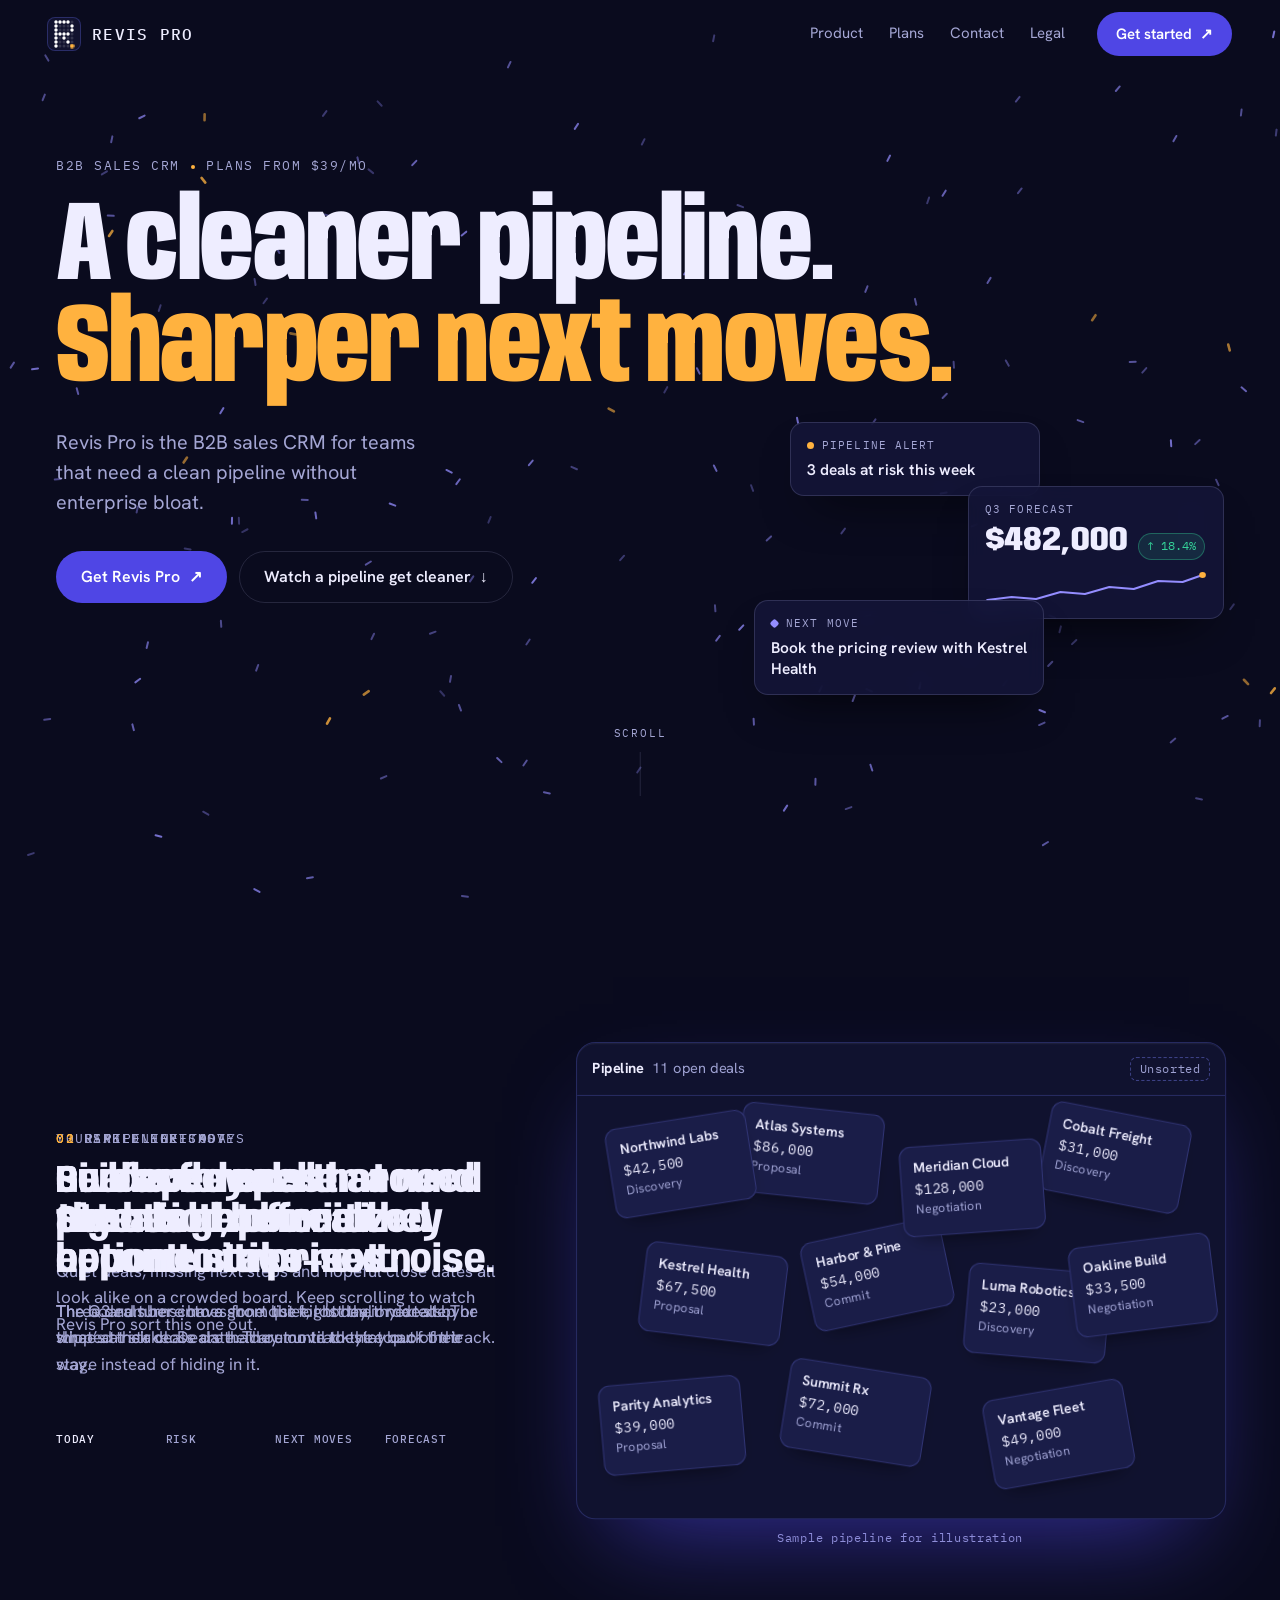
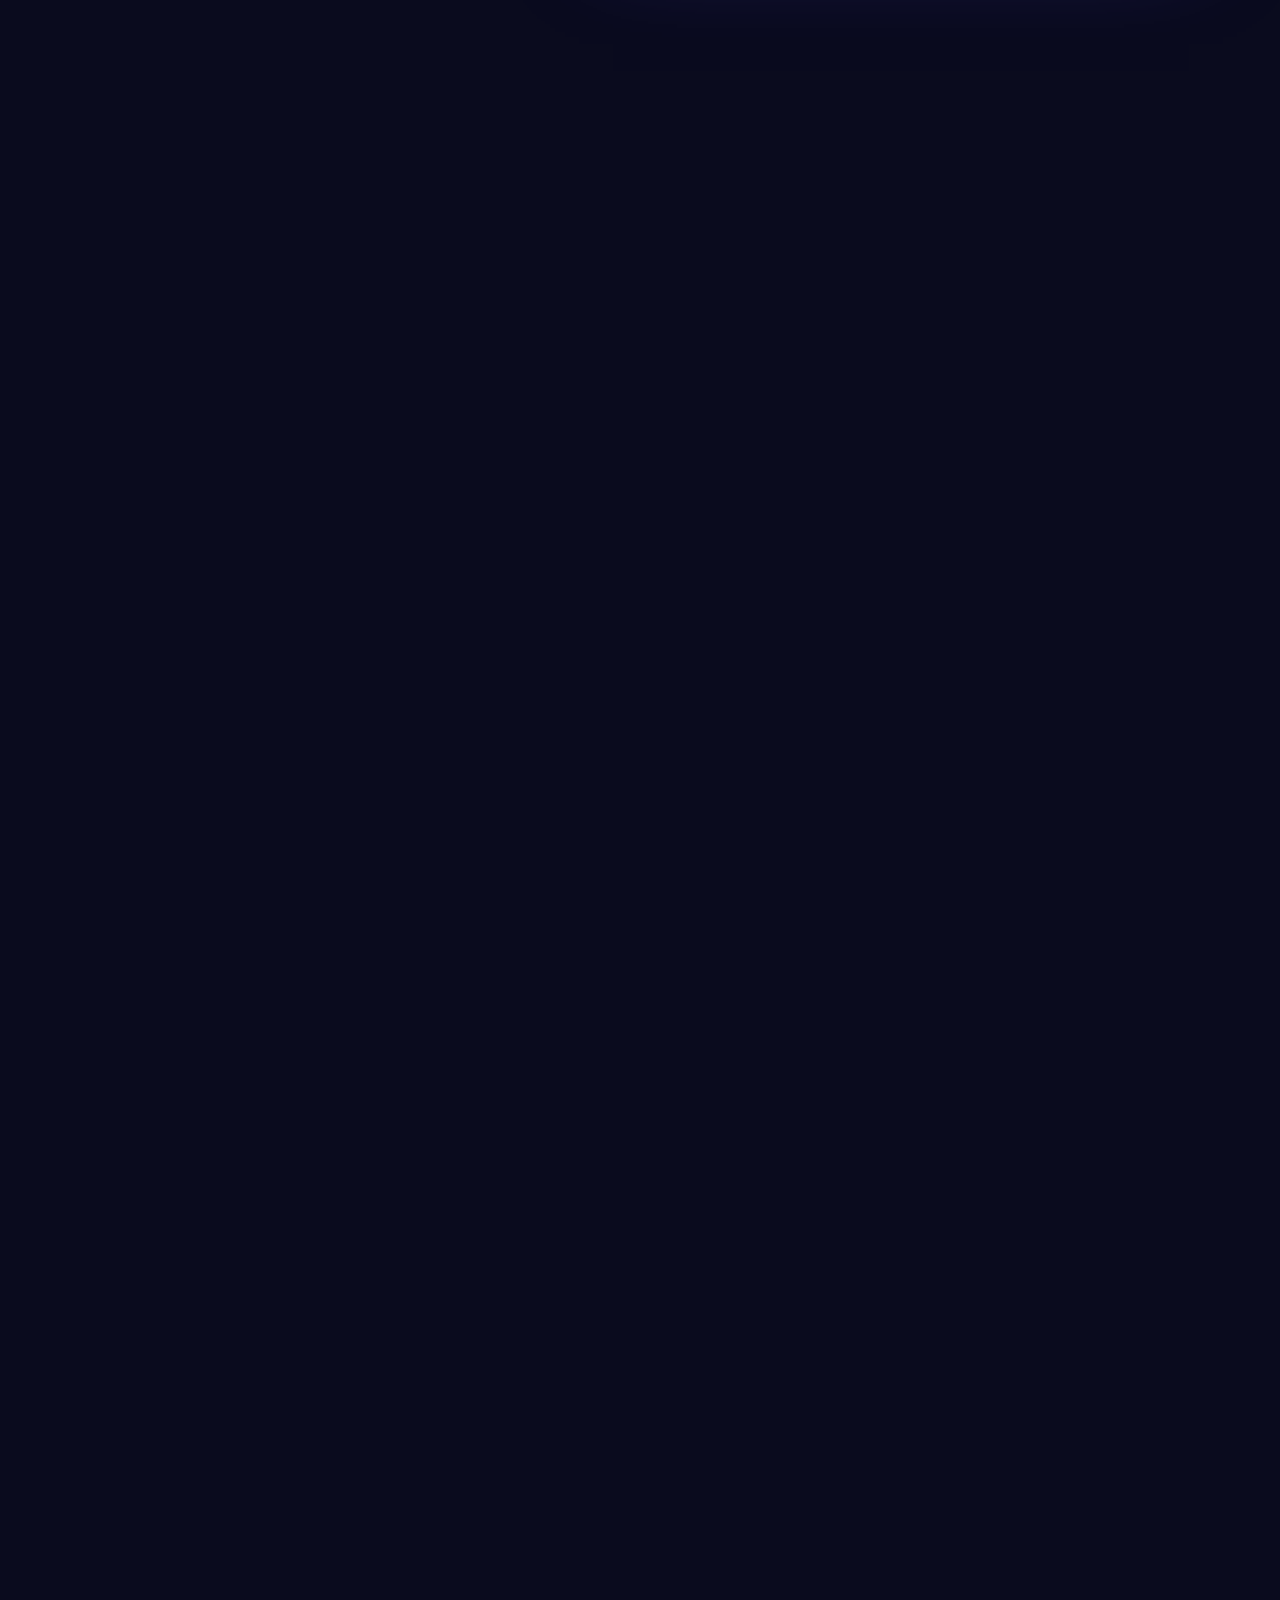
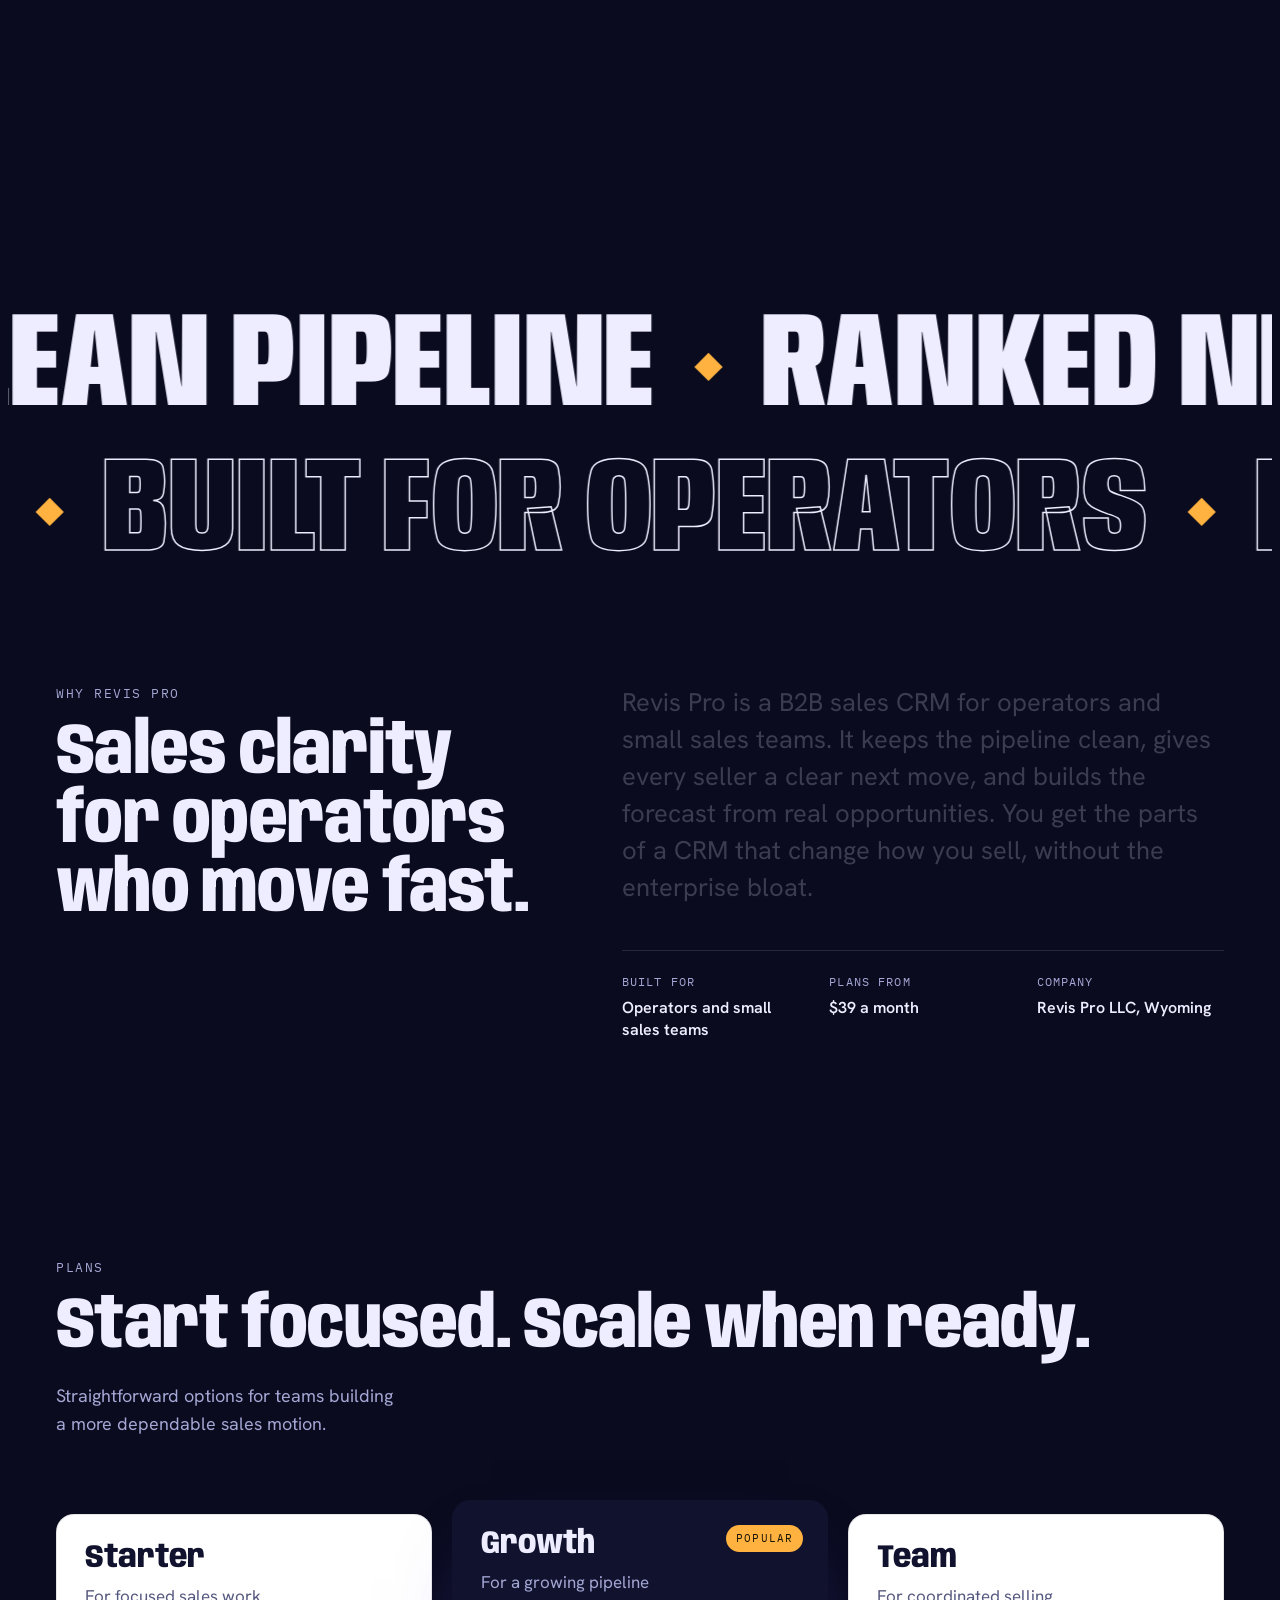
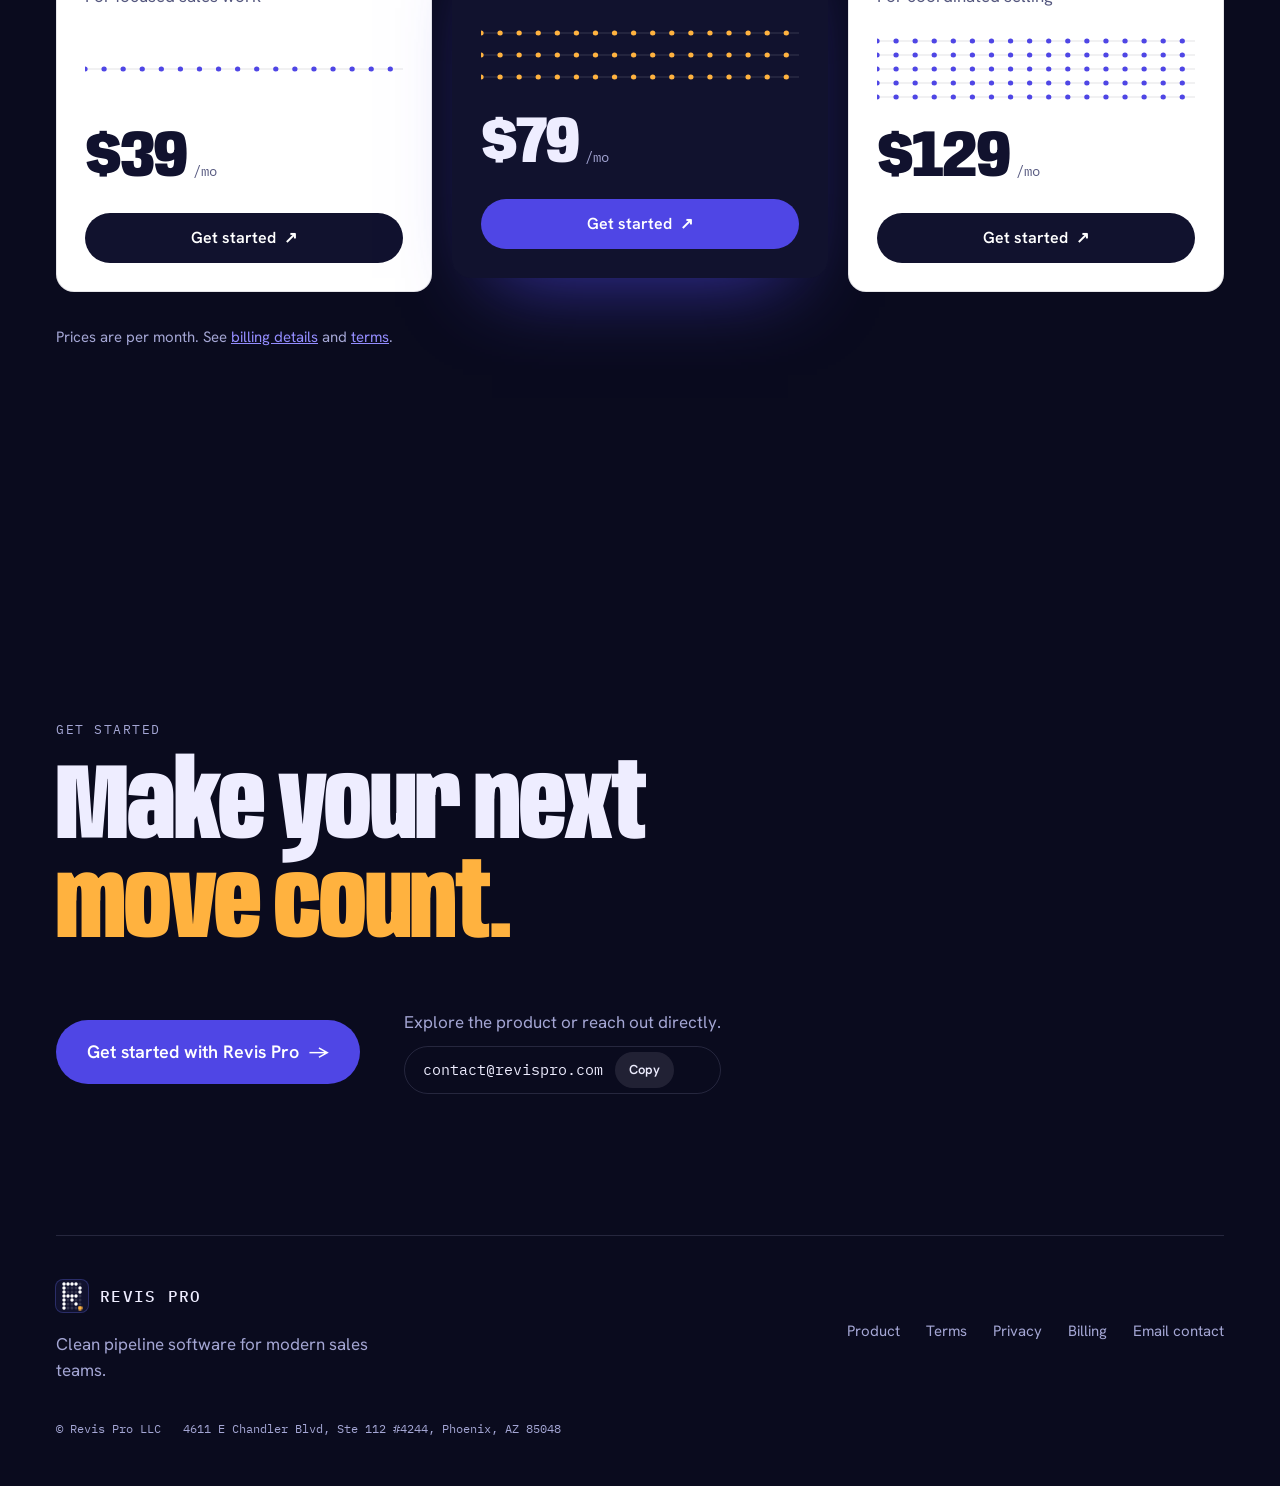
==== commit 5d184849: "Publish Chandler Blvd mailing address on site footer and legal pages" ====
--- a/index.html
+++ b/index.html
@@ -578,7 +578,7 @@
           <a href="mailto:contact@revispro.com">Email contact</a>
         </nav>
       </div>
-      <div class="legal"><span>© Revis Pro LLC</span><span>Commercial mailing address pending</span></div>
+      <div class="legal"><span>© Revis Pro LLC</span><span>4611 E Chandler Blvd, Ste 112 #4244, Phoenix, AZ 85048</span></div>
     </div>
   </footer>
 </main>
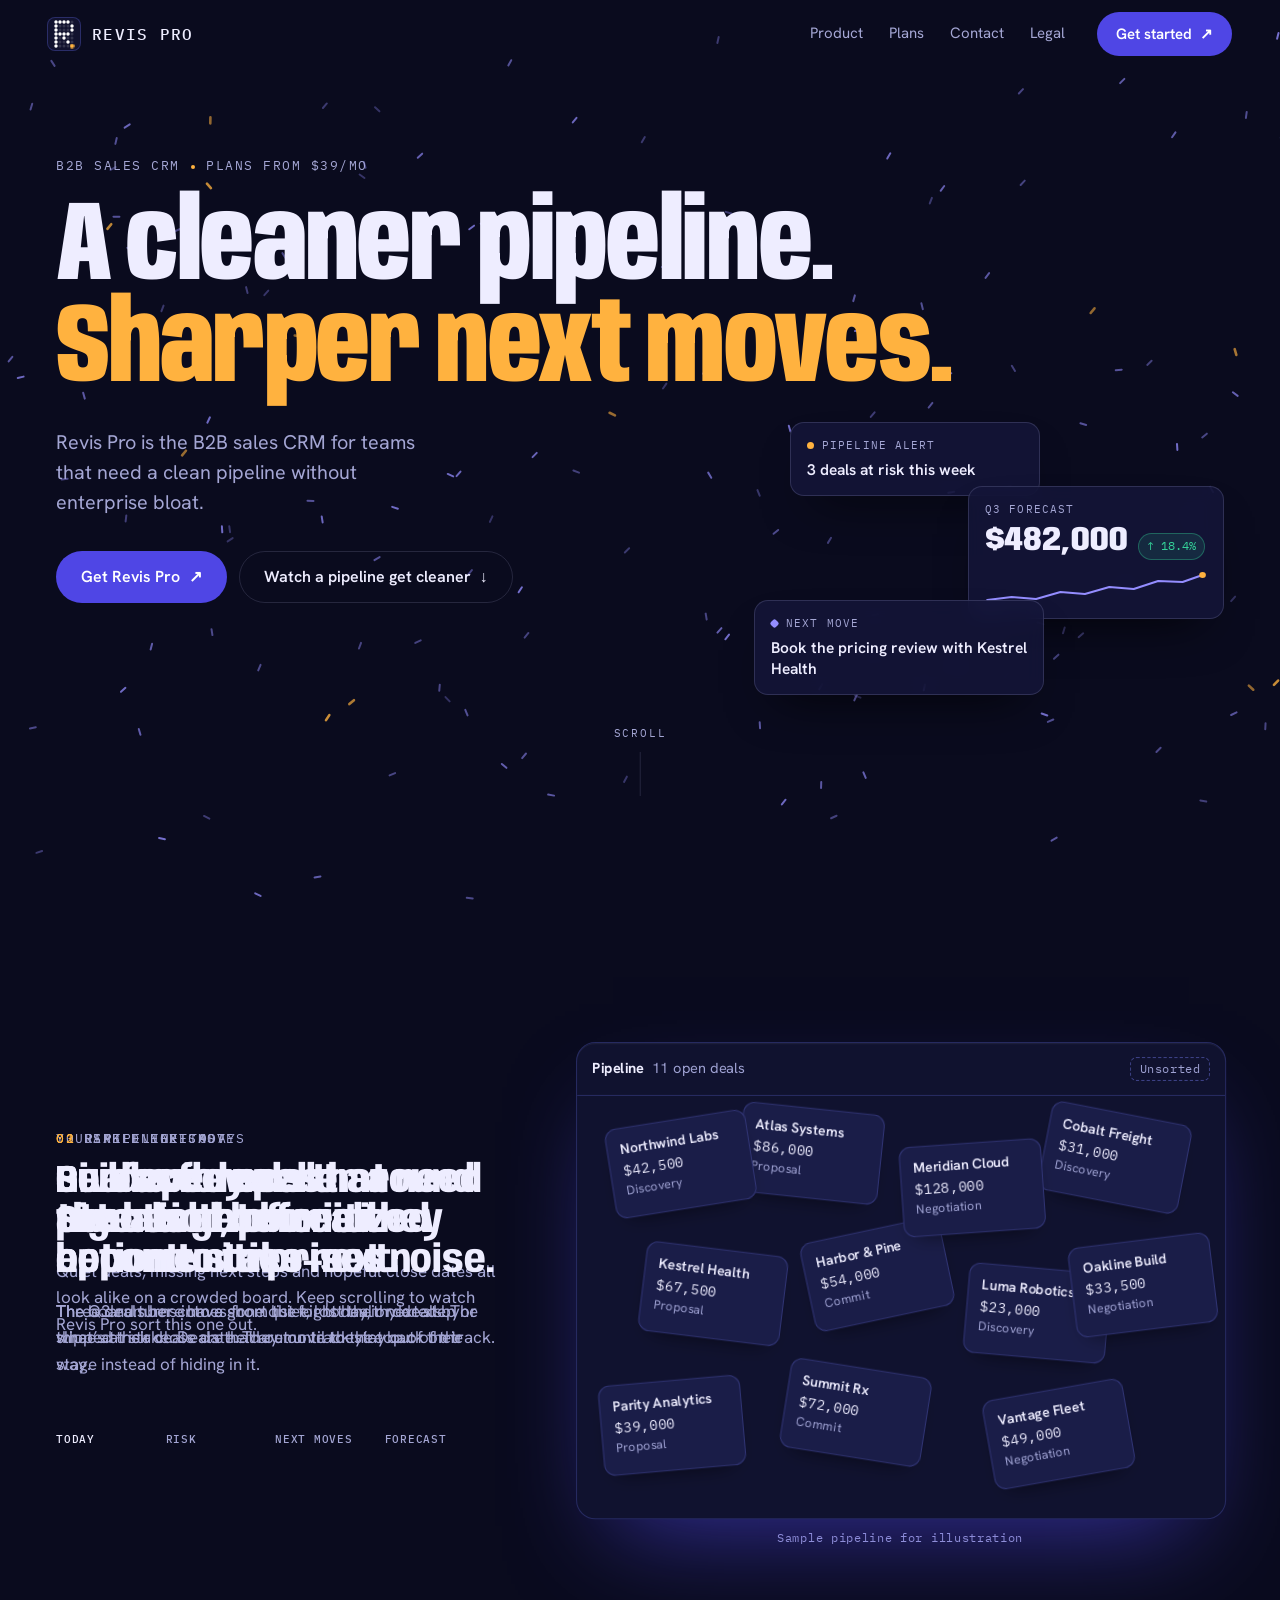
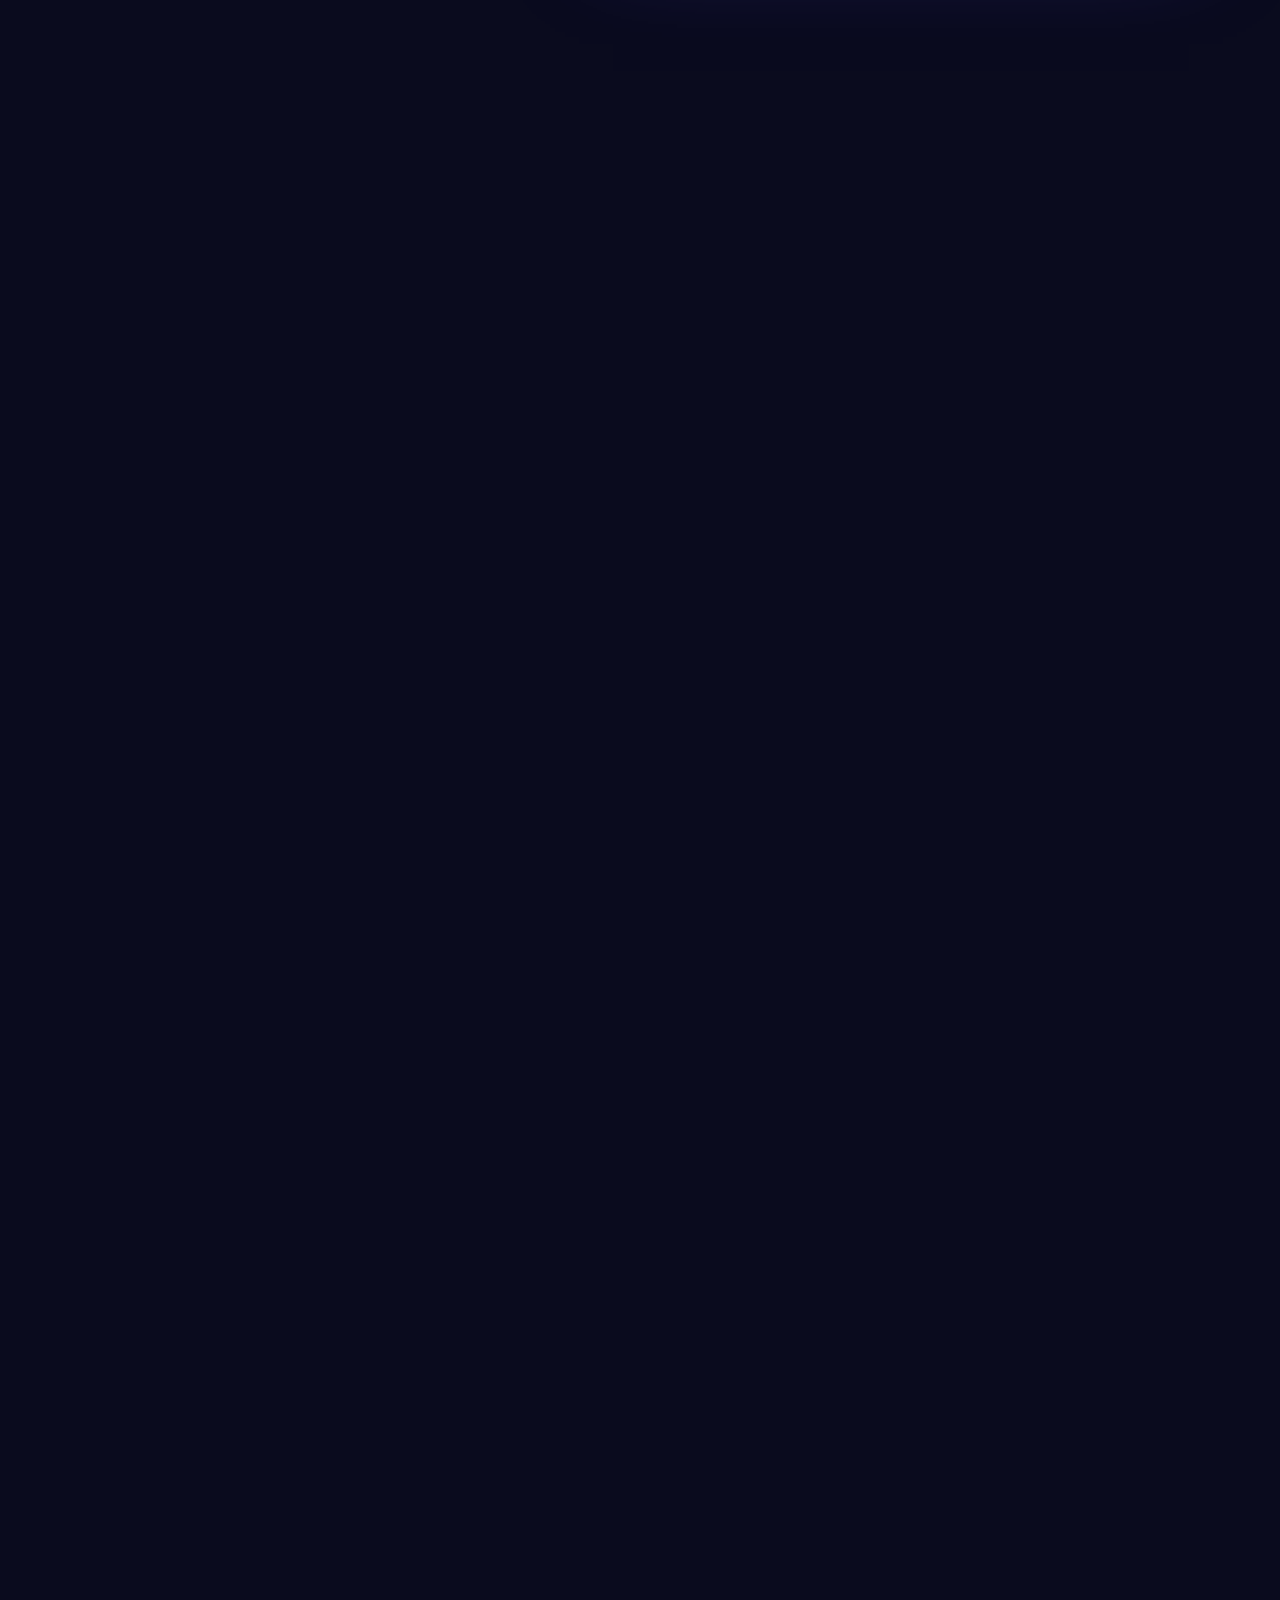
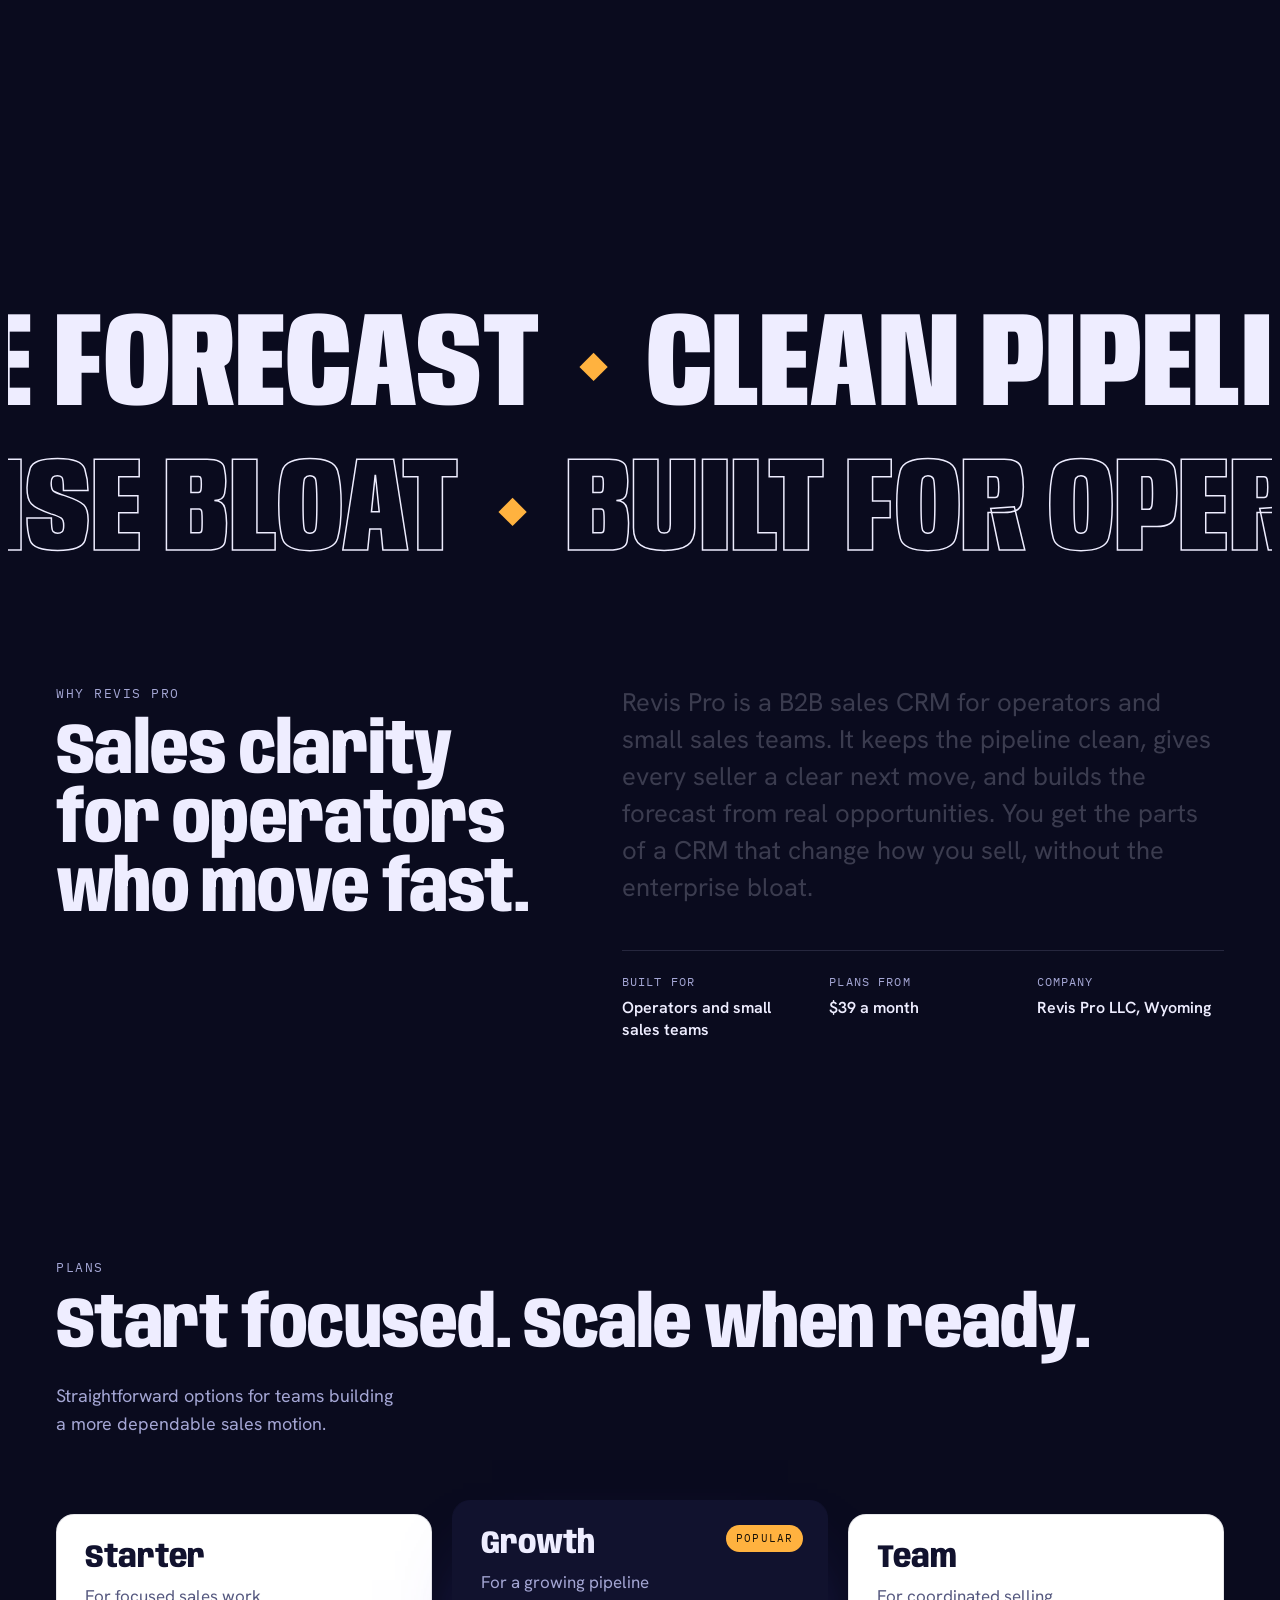
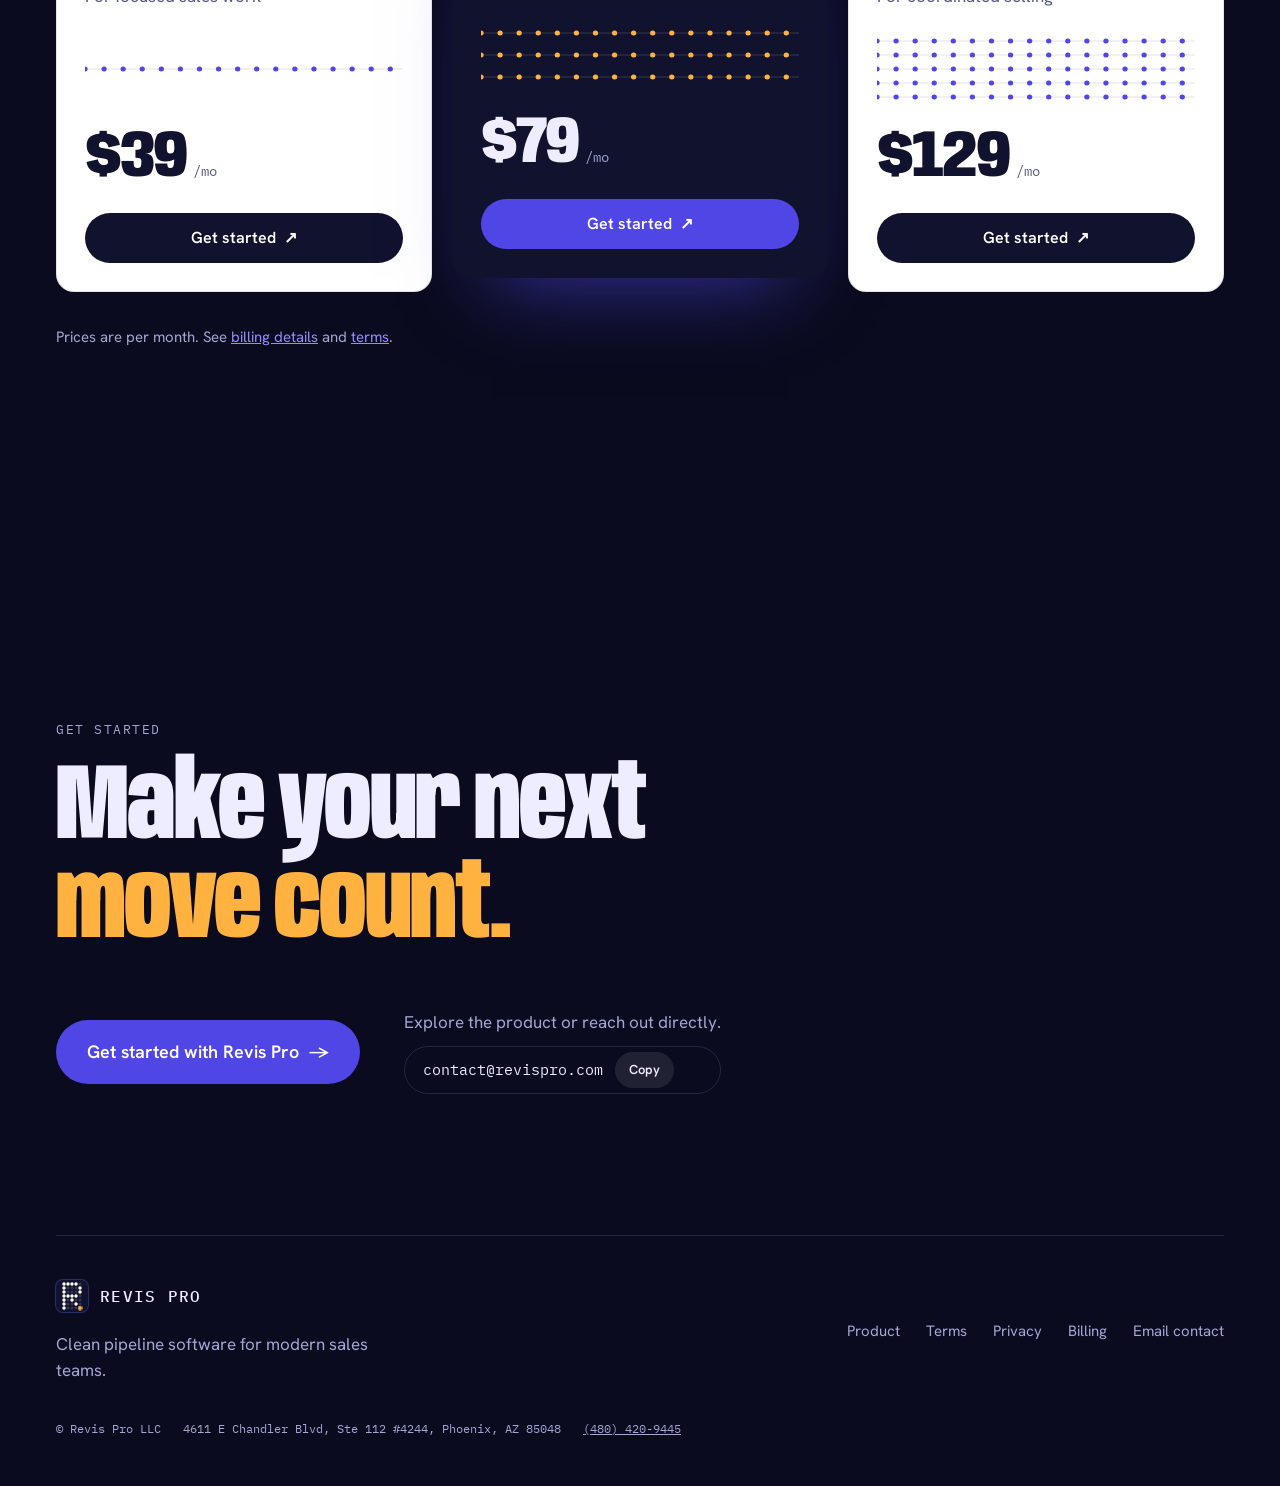
==== commit f525c5d0: "Add business phone (480) 420-9445 next to mailing address" ====
--- a/index.html
+++ b/index.html
@@ -578,7 +578,7 @@
           <a href="mailto:contact@revispro.com">Email contact</a>
         </nav>
       </div>
-      <div class="legal"><span>© Revis Pro LLC</span><span>4611 E Chandler Blvd, Ste 112 #4244, Phoenix, AZ 85048</span></div>
+      <div class="legal"><span>© Revis Pro LLC</span><span>4611 E Chandler Blvd, Ste 112 #4244, Phoenix, AZ 85048</span><span><a href="tel:+14804209445">(480) 420-9445</a></span></div>
     </div>
   </footer>
 </main>
